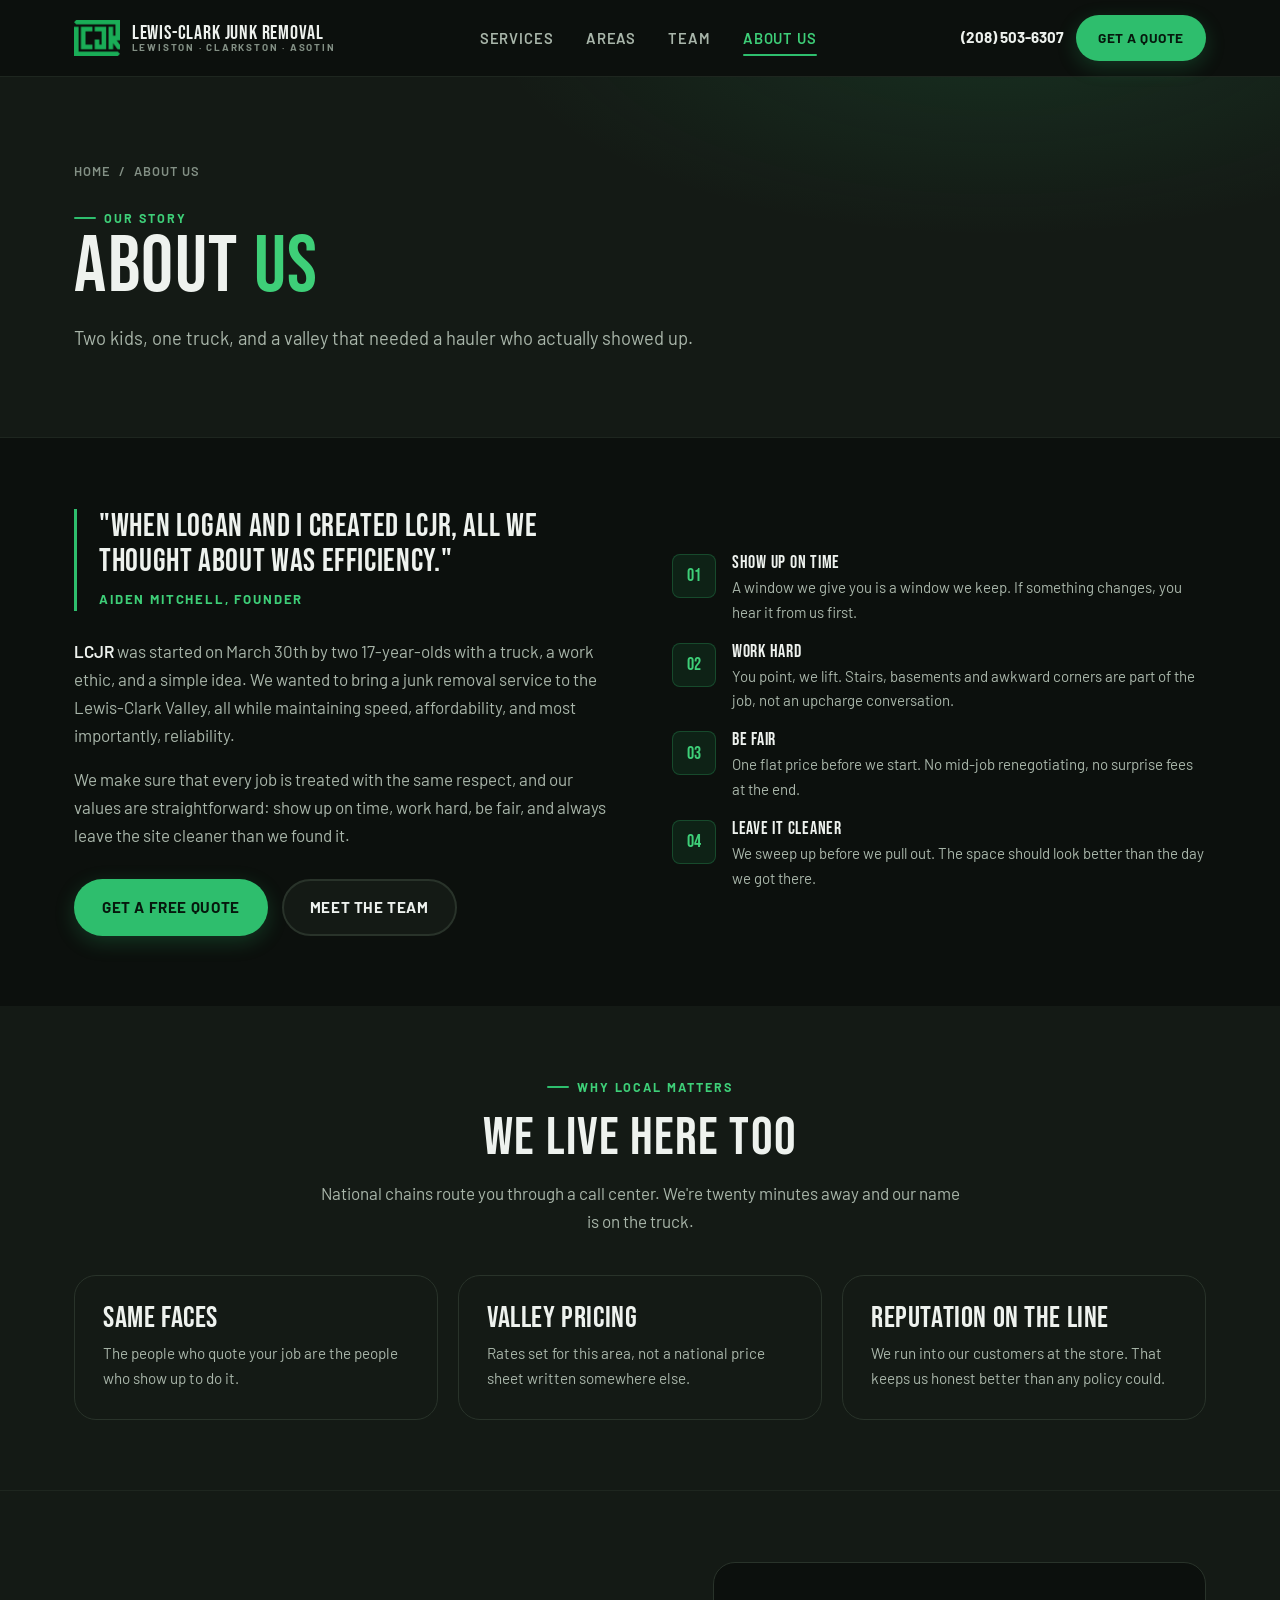
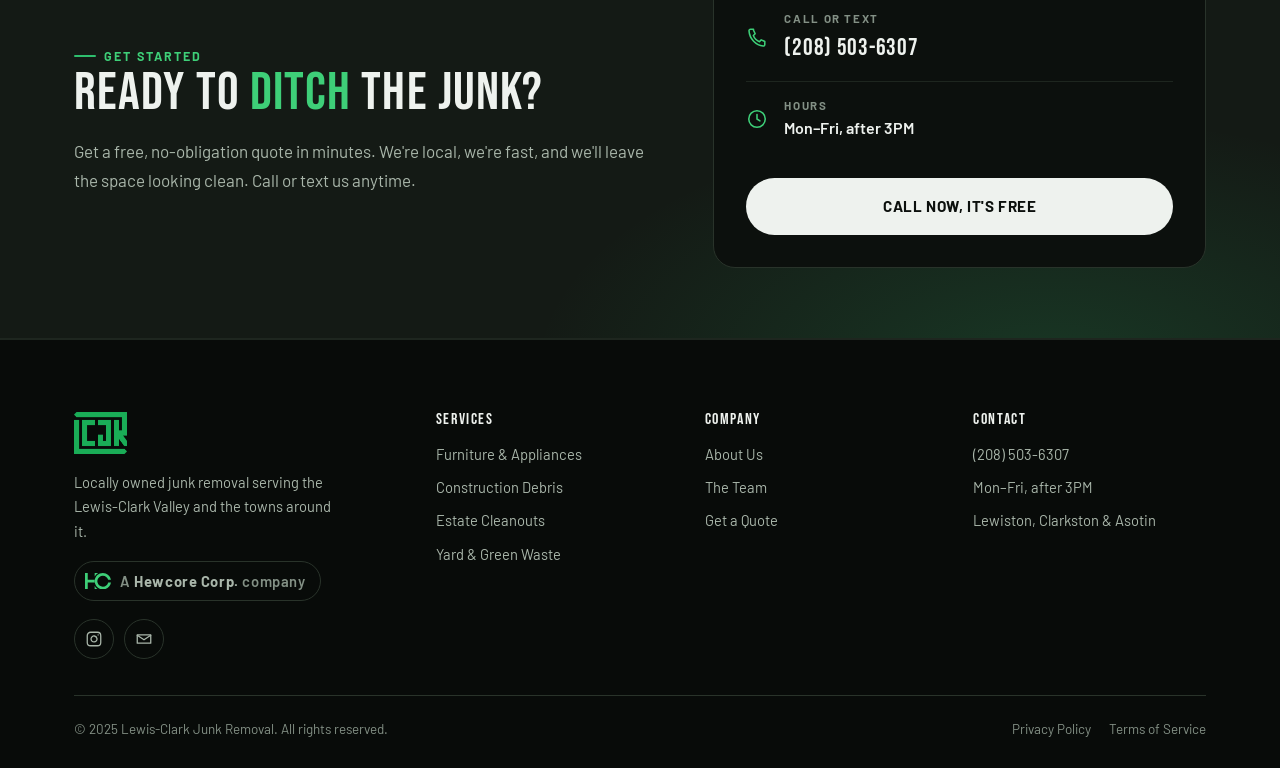
==== aboutus.html @ 2c42f1e7 "Update stats to real numbers, tighten section rhythm Stats are now 21 lbs removed, 1 job completed, " ====
<!DOCTYPE html>
<html lang="en">

<head>
    <meta charset="utf-8">
    <meta name="viewport" content="width=device-width, initial-scale=1.0, viewport-fit=cover">
    <meta name="description" content="LCJR was started by two 17-year-olds with a truck and a work ethic. Locally owned junk removal for the Lewis-Clark Valley — fast, affordable and reliable.">
    <meta name="robots" content="index">
    <meta name="theme-color" content="#0c100d">
    <title>About Us | Lewis-Clark Junk Removal</title>
    <meta property="og:title" content="About Us — Lewis-Clark Junk Removal">
    <meta property="og:description" content="Started on March 30th by two 17-year-olds with a truck, a work ethic, and a simple idea.">
    <meta property="og:image" content="https://lcjr.com/images/lcjr-og.png">
    <meta property="og:type" content="website">
    <link rel="stylesheet" href="/src/style.css?v=9">
    <link rel="icon" type="image/png" sizes="16x16" href="/images/favicon-16x16.png">
    <link rel="icon" type="image/png" sizes="32x32" href="/images/favicon-32x32.png">
    <link rel="apple-touch-icon" sizes="180x180" href="/images/apple-touch-icon.png">
    <link rel="icon" href="/images/favicon.ico">
    <link rel="preconnect" href="https://fonts.googleapis.com">
    <link rel="preconnect" href="https://fonts.gstatic.com" crossorigin>
    <link href="https://fonts.googleapis.com/css2?family=Bebas+Neue&family=Barlow:ital,wght@0,400;0,500;0,600;0,700;0,800;1,400&display=swap" rel="stylesheet">
    <script>document.documentElement.classList.add("js");</script>
</head>

<body>
    <a class="skip-link" href="#main">Skip to content</a>

    <header class="site-header">
        <div class="container header-inner">
            <a class="brand" href="/" aria-label="Lewis-Clark Junk Removal home">
                <img src="/images/lcjr-emblem-light.png" alt="Lewis-Clark Junk Removal">
                <span class="brand-text">
                    <span class="brand-name">Lewis-Clark Junk Removal</span>
                    <span class="brand-tag">Lewiston &middot; Clarkston &middot; Asotin</span>
                </span>
            </a>

            <button class="nav-toggle" type="button" aria-expanded="false" aria-controls="primary-nav">
                <span></span>
                <span class="sr-only">Menu</span>
            </button>

            <nav class="nav" id="primary-nav" aria-label="Primary">
                <a href="/#services">Services</a>
                <a href="/#areas">Areas</a>
                <a href="/team.html">Team</a>
                <a href="/aboutus.html" aria-current="page">About Us</a>
                <a class="btn btn--primary btn--sm" href="/quote.html">Get a Quote</a>
            </nav>

            <div class="header-actions">
                <a class="header-phone" href="tel:+12085036307">(208) 503-6307</a>
                <a class="btn btn--primary btn--sm" href="/quote.html">Get a Quote</a>
            </div>
        </div>
    </header>

    <main id="main">

        <section class="page-head">
            <div class="container">
                <nav class="breadcrumb" aria-label="Breadcrumb">
                    <a href="/">Home</a> <span aria-hidden="true">/</span> <span>About Us</span>
                </nav>
                <span class="eyebrow">Our Story</span>
                <h1>About <span class="accent">Us</span></h1>
                <p class="lead">Two kids, one truck, and a valley that needed a hauler who actually
                    showed up.</p>
            </div>
        </section>

        <section class="section">
            <div class="container split reveal">
                <div>
                    <div class="quote-block">
                        <blockquote>"When Logan and I created LCJR, all we thought about was efficiency."</blockquote>
                        <cite>Aiden Mitchell, Founder</cite>
                    </div>

                    <p><strong>LCJR</strong> was started on March 30th by two 17-year-olds with a truck,
                        a work ethic, and a simple idea. We wanted to bring a junk removal service to the
                        Lewis-Clark Valley, all while maintaining speed, affordability, and most
                        importantly, reliability.</p>
                    <p style="margin-top: 16px;">We make sure that every job is treated with the same
                        respect, and our values are straightforward: show up on time, work hard, be fair,
                        and always leave the site cleaner than we found it.</p>

                    <div class="btn-row" style="margin-top: 30px;">
                        <a class="btn btn--primary" href="/quote.html">Get a Free Quote</a>
                        <a class="btn btn--ghost" href="/team.html">Meet the Team</a>
                    </div>
                </div>

                <div class="value-grid">
                    <div class="value">
                        <span class="value-mark" aria-hidden="true">01</span>
                        <div>
                            <h4>Show Up On Time</h4>
                            <p>A window we give you is a window we keep. If something changes, you hear
                                it from us first.</p>
                        </div>
                    </div>
                    <div class="value">
                        <span class="value-mark" aria-hidden="true">02</span>
                        <div>
                            <h4>Work Hard</h4>
                            <p>You point, we lift. Stairs, basements and awkward corners are part of the
                                job, not an upcharge conversation.</p>
                        </div>
                    </div>
                    <div class="value">
                        <span class="value-mark" aria-hidden="true">03</span>
                        <div>
                            <h4>Be Fair</h4>
                            <p>One flat price before we start. No mid-job renegotiating, no surprise
                                fees at the end.</p>
                        </div>
                    </div>
                    <div class="value">
                        <span class="value-mark" aria-hidden="true">04</span>
                        <div>
                            <h4>Leave It Cleaner</h4>
                            <p>We sweep up before we pull out. The space should look better than the
                                day we got there.</p>
                        </div>
                    </div>
                </div>
            </div>
        </section>

        <section class="section section--alt">
            <div class="container">
                <div class="section-head is-center reveal">
                    <span class="eyebrow">Why Local Matters</span>
                    <h2>We Live Here Too</h2>
                    <p>National chains route you through a call center. We're twenty minutes away and our
                        name is on the truck.</p>
                </div>

                <div class="grid grid--3 reveal">
                    <article class="card">
                        <h3>Same Faces</h3>
                        <p>The people who quote your job are the people who show up to do it.</p>
                    </article>
                    <article class="card">
                        <h3>Valley Pricing</h3>
                        <p>Rates set for this area, not a national price sheet written somewhere else.</p>
                    </article>
                    <article class="card">
                        <h3>Reputation On The Line</h3>
                        <p>We run into our customers at the store. That keeps us honest better than any
                            policy could.</p>
                    </article>
                </div>
            </div>
        </section>

        <!-- -------------------------------------------------------- CTA -- -->
        <section class="section cta">
            <div class="container cta-grid">
                <div class="reveal">
                    <span class="eyebrow">Get Started</span>
                    <h2>Ready To <span class="accent">Ditch</span> The Junk?</h2>
                    <p>Get a free, no-obligation quote in minutes. We're local, we're fast, and we'll
                        leave the space looking clean. Call or text us anytime.</p>
                </div>

                <div class="contact-card reveal">
                    <div class="contact-row">
                        <svg class="icon" viewBox="0 0 24 24" fill="none" stroke="currentColor" stroke-width="1.7" stroke-linecap="round" stroke-linejoin="round" aria-hidden="true"><path d="M8.2 3.5 10 7.4 8 9.3a11.5 11.5 0 0 0 6.7 6.7l1.9-2 3.9 1.8v3.4a1.6 1.6 0 0 1-1.8 1.6C11 20.2 3.8 13 3.3 4.2A1.6 1.6 0 0 1 4.9 2.4h3.3Z"/></svg>
                        <div>
                            <div class="label">Call or text</div>
                            <a class="value" href="tel:+12085036307">(208) 503-6307</a>
                        </div>
                    </div>
                    <div class="contact-row">
                        <svg class="icon" viewBox="0 0 24 24" fill="none" stroke="currentColor" stroke-width="1.7" stroke-linecap="round" stroke-linejoin="round" aria-hidden="true"><path d="M12 3a9 9 0 1 1 0 18 9 9 0 0 1 0-18Z"/><path d="M12 7.2V12l3.2 2"/></svg>
                        <div>
                            <div class="label">Hours</div>
                            <div class="value value--sm">Mon–Fri, after 3PM</div>
                        </div>
                    </div>
                    <a class="btn btn--light" href="tel:+12085036307">Call Now, It's Free</a>
                </div>
            </div>
        </section>

    </main>

    <footer class="site-footer">
        <div class="container">
            <div class="footer-grid">
                <div class="footer-brand">
                    <a href="/"><img src="/images/lcjr-emblem-light.png" alt="Lewis-Clark Junk Removal"></a>
                    <p>Locally owned junk removal serving the Lewis-Clark Valley and the towns around it.</p>
                    <p class="footer-owner">
                        <span class="owner-dot" aria-hidden="true"><svg viewBox="268 546 1512 956" fill="currentColor" aria-hidden="true"><path d="M836.38,1103.24h-409.13v398.4h-158.5v-955.28h158.5v398.4h409.13c-4.31,25.78-6.55,52.24-6.55,79.24,0,.68,0,1.36.01,2.04v.05c.11,26.28,2.34,52.04,6.54,77.15Z"/><path d="M1032.42,546.36c-83.49,47.65-153.27,116.58-201.97,199.38v-199.38h201.97Z"/><path d="M1032.42,1501.64h-202.59v-200.44c48.72,83.28,118.74,152.58,202.59,200.44Z"/><path d="M1779.25,1099.06c-36,228.13-233.51,402.58-471.77,402.58-122.69,0-234.57-46.27-319.16-122.29-78.68-70.71-133.75-167.17-151.94-276.11-4.19-25.11-6.43-50.87-6.54-77.15v-.05c-.01-.68-.01-1.36-.01-2.04,0-27,2.24-53.47,6.55-79.24,18.19-108.95,73.25-205.4,151.94-276.11,84.58-76.02,196.47-122.29,319.16-122.29,235.35,0,430.92,170.2,470.39,394.22h-162.25c-36.68-135.8-160.74-235.72-308.13-235.72s-274,101.97-309.24,239.9c-6.48,25.34-9.92,51.88-9.92,79.24s3.43,53.91,9.92,79.24c35.24,137.93,160.34,239.91,309.24,239.91s276.51-104.05,310.26-244.09h161.51Z"/></svg></span>
                        <span>A <strong>Hewcore Corp.</strong> company</span>
                    </p>
                    <div class="footer-social">
                        <a href="https://www.instagram.com/lewisclarkjunkremoval/" target="_blank" rel="noopener"
                            aria-label="Lewis-Clark Junk Removal on Instagram">
                            <svg viewBox="0 0 24 24" fill="none" stroke="currentColor" stroke-width="1.7"
                                stroke-linecap="round" stroke-linejoin="round" aria-hidden="true">
                                <path d="M7.5 3h9A4.5 4.5 0 0 1 21 7.5v9a4.5 4.5 0 0 1-4.5 4.5h-9A4.5 4.5 0 0 1 3 16.5v-9A4.5 4.5 0 0 1 7.5 3Z"/>
                                <path d="M16 11.4a4 4 0 1 1-3.4-3.4 4 4 0 0 1 3.4 3.4Z"/>
                                <path d="M17.5 6.6h.01"/>
                            </svg>
                        </a>
                        <a href="mailto:hello@lcjr.com" aria-label="Email Lewis-Clark Junk Removal">
                            <svg viewBox="0 0 24 24" fill="none" stroke="currentColor" stroke-width="1.7"
                                stroke-linecap="round" stroke-linejoin="round" aria-hidden="true">
                                <path d="M3 6.5h18v11H3z"/>
                                <path d="m3 7 9 6 9-6"/>
                            </svg>
                        </a>
                    </div>
                </div>

                <nav class="footer-col" aria-label="Services">
                    <h4>Services</h4>
                    <ul>
                        <li><a href="/#services">Furniture &amp; Appliances</a></li>
                        <li><a href="/#services">Construction Debris</a></li>
                        <li><a href="/#services">Estate Cleanouts</a></li>
                        <li><a href="/#services">Yard &amp; Green Waste</a></li>
                    </ul>
                </nav>

                <nav class="footer-col" aria-label="Company">
                    <h4>Company</h4>
                    <ul>
                        <li><a href="/aboutus.html">About Us</a></li>
                        <li><a href="/team.html">The Team</a></li>
                        <li><a href="/quote.html">Get a Quote</a></li>
                    </ul>
                </nav>

                <div class="footer-col">
                    <h4>Contact</h4>
                    <ul>
                        <li><a href="tel:+12085036307">(208) 503-6307</a></li>
                        <li>Mon&ndash;Fri, after 3PM</li>
                        <li>Lewiston, Clarkston &amp; Asotin</li>
                    </ul>
                </div>
            </div>

            <div class="footer-bottom">
                <p>&copy; 2025 Lewis-Clark Junk Removal. All rights reserved.</p>
                <nav class="footer-legal" aria-label="Legal">
                    <a href="/privacy.html">Privacy Policy</a>
                    <a href="/terms.html">Terms of Service</a>
                </nav>
            </div>
        </div>
    </footer>

    <script src="/src/main.js?v=9" defer></script>
</body>

</html>
---- src/style.css ----
/* ==========================================================================
   Lewis-Clark Junk Removal — design system
   Dark base, green accents. One stylesheet for every page.
   ========================================================================== */

:root {
  /* Brand green. On a dark ground the mid/bright steps carry the accent work;
     the deep steps are only ever used as fills behind light text. */
  --green-400: #3ecf78;   /* brightest — accent text, icons */
  --green-500: #2ebe6d;   /* primary buttons */
  --green-600: #22a45a;
  --green-700: #167038;   /* logo green */
  --green-800: #10502a;
  --green-tint: rgba(46, 190, 109, .10);
  --green-line: rgba(46, 190, 109, .26);

  /* Neutrals — a faint green cast keeps the greys from reading blue */
  --bg:        #0c100d;
  --surface:   #141a15;
  --surface-2: #1a211b;
  --surface-3: #222b23;
  --line:      #29332a;
  --line-soft: #1e261f;

  --ink:       #eef2ee;   /* headings */
  --body:      #a9b6aa;   /* body copy */
  /* Light enough to clear 4.5:1 on --surface-2 as well as --bg; the previous
     value passed on the page ground but dipped to 4.37 on raised cards. */
  --muted:     #839085;

  /* Type */
  --display: "Bebas Neue", "Oswald", Impact, sans-serif;
  --sans: "Barlow", system-ui, -apple-system, "Segoe UI", sans-serif;

  /* Shape + depth. Shadows on dark do little, so borders carry the edges. */
  --r-sm: 8px;
  --r-md: 14px;
  --r-lg: 22px;
  --r-pill: 999px;
  --shadow-sm: 0 1px 2px rgba(0, 0, 0, .3);
  --shadow-md: 0 8px 24px rgba(0, 0, 0, .38);
  --shadow-lg: 0 18px 50px rgba(0, 0, 0, .5);
  --ring: 0 0 0 3px rgba(46, 190, 109, .38);

  /* Layout */
  --container: 1180px;
  --gutter: 24px;
  --header-h: 76px;

  color-scheme: dark;
}

/* --------------------------------------------------------------- Reset -- */

*, *::before, *::after { box-sizing: border-box; }

* { margin: 0; padding: 0; }

html {
  -webkit-text-size-adjust: 100%;
  scroll-behavior: smooth;
  scroll-padding-top: calc(var(--header-h) + 16px);
  background: var(--bg);
}

body {
  min-height: 100dvh;
  display: flex;
  flex-direction: column;
  background: var(--bg);
  color: var(--body);
  font-family: var(--sans);
  font-size: 17px;
  line-height: 1.65;
  -webkit-font-smoothing: antialiased;
  text-rendering: optimizeLegibility;
}

img, svg { display: block; max-width: 100%; height: auto; }

a { color: inherit; text-decoration: none; }

button { font: inherit; color: inherit; background: none; border: 0; cursor: pointer; }

ul, ol { list-style: none; }

:focus-visible {
  outline: none;
  box-shadow: var(--ring);
  border-radius: var(--r-sm);
}

::selection { background: var(--green-500); color: #06180d; }

/* ---------------------------------------------------------- Typography -- */

h1, h2, h3, h4 {
  font-family: var(--display);
  font-weight: 400;
  color: var(--ink);
  line-height: .98;
  letter-spacing: .02em;
  text-transform: uppercase;
}

h1 { font-size: clamp(2.75rem, 7vw, 5rem); }
h2 { font-size: clamp(2.1rem, 4.6vw, 3.4rem); }
h3 { font-size: clamp(1.4rem, 2.4vw, 1.85rem); }
h4 { font-size: 1.15rem; letter-spacing: .04em; }

p { max-width: 68ch; }

strong { color: var(--ink); font-weight: 600; }

.accent { color: var(--green-400); }

.eyebrow {
  display: inline-flex;
  align-items: center;
  gap: 8px;
  font-family: var(--sans);
  font-size: .78rem;
  font-weight: 700;
  letter-spacing: .16em;
  text-transform: uppercase;
  color: var(--green-400);
}
.eyebrow::before {
  content: "";
  width: 22px;
  height: 2px;
  background: var(--green-500);
  border-radius: 2px;
}

.lead {
  font-size: 1.15rem;
  color: var(--body);
}

/* -------------------------------------------------------------- Layout -- */

.container {
  width: 100%;
  max-width: var(--container);
  margin-inline: auto;
  padding-inline: var(--gutter);
}

main { flex: 1 0 auto; }

/* Tightened deliberately: the page reads as one flow rather than a stack of
   widely separated slabs, and mobile loses a good deal of scrolling. */
.section { padding: clamp(44px, 5.5vw, 72px) 0; }
.section--tight { padding: clamp(32px, 4vw, 52px) 0; }
.section--alt { background: var(--surface); }

.section-head {
  display: flex;
  flex-direction: column;
  gap: 14px;
  max-width: 640px;
  margin-bottom: clamp(26px, 3.5vw, 40px);
}
.section-head.is-center {
  align-items: center;
  text-align: center;
  margin-inline: auto;
}
.section-head.is-center p { text-align: center; }

.grid { display: grid; gap: 20px; }
.grid--2 { grid-template-columns: repeat(2, minmax(0, 1fr)); }
.grid--3 { grid-template-columns: repeat(3, minmax(0, 1fr)); }
.grid--4 { grid-template-columns: repeat(4, minmax(0, 1fr)); }

/* ------------------------------------------------------------- Buttons -- */

.btn {
  display: inline-flex;
  align-items: center;
  justify-content: center;
  gap: 10px;
  font-family: var(--sans);
  font-size: .95rem;
  font-weight: 700;
  letter-spacing: .04em;
  text-transform: uppercase;
  padding: 14px 26px;
  border-radius: var(--r-pill);
  border: 2px solid transparent;
  white-space: nowrap;
  transition: transform .18s ease, background-color .18s ease,
              color .18s ease, border-color .18s ease, box-shadow .18s ease;
}
.btn:hover { transform: translateY(-2px); }
.btn:active { transform: translateY(0); }

/* Dark text on bright green: the reverse fails contrast at this weight. */
.btn--primary {
  background: var(--green-500);
  color: #06180d;
  box-shadow: 0 6px 20px rgba(46, 190, 109, .22);
}
.btn--primary:hover {
  background: var(--green-400);
  box-shadow: 0 10px 28px rgba(46, 190, 109, .34);
}

.btn--ghost {
  border-color: var(--line);
  color: var(--ink);
  background: var(--surface);
}
.btn--ghost:hover { border-color: var(--green-500); color: var(--green-400); }

.btn--light {
  background: var(--ink);
  color: #0c100d;
}
.btn--light:hover { background: #fff; }

.btn--outline-light {
  border-color: rgba(238, 242, 238, .3);
  color: var(--ink);
}
.btn--outline-light:hover { border-color: var(--ink); background: rgba(238, 242, 238, .07); }

.btn--sm { padding: 10px 20px; font-size: .85rem; }

.btn-row {
  display: flex;
  flex-wrap: wrap;
  gap: 14px;
  align-items: center;
}

/* -------------------------------------------------------------- Header -- */

.site-header {
  position: sticky;
  top: 0;
  z-index: 60;
  /* Opaque on purpose: a blurred backdrop-filter on a sticky element
     triggers paint bugs in several engines and costs more than it gives. */
  background: var(--bg);
  border-bottom: 1px solid var(--line-soft);
  transition: border-color .2s ease;
}
.site-header.is-stuck { border-bottom-color: var(--line); }

.header-inner {
  height: var(--header-h);
  display: flex;
  align-items: center;
  justify-content: space-between;
  gap: 24px;
}

.brand {
  display: flex;
  align-items: center;
  gap: 12px;
  flex-shrink: 0;
}
.brand img { height: 36px; width: auto; }
.brand-text {
  display: flex;
  flex-direction: column;
  line-height: 1;
}
.brand-name {
  font-family: var(--display);
  font-size: 1.28rem;
  color: var(--ink);
  letter-spacing: .04em;
}
.brand-tag {
  font-size: .62rem;
  font-weight: 700;
  letter-spacing: .18em;
  text-transform: uppercase;
  color: var(--muted);
}

.nav { display: flex; align-items: center; gap: 4px; }

/* The in-drawer CTA duplicates .header-actions on desktop — drawer only. */
@media (min-width: 901px) {
  .nav > .btn { display: none; }
}

/* `.nav a` would otherwise out-specify .btn--primary and repaint its label. */
.nav a.btn--primary { color: #06180d; }

.nav a {
  position: relative;
  padding: 10px 14px;
  font-size: .92rem;
  font-weight: 600;
  letter-spacing: .06em;
  text-transform: uppercase;
  color: var(--body);
  border-radius: var(--r-sm);
  transition: color .16s ease;
}
.nav a::after {
  content: "";
  position: absolute;
  left: 14px;
  right: 14px;
  bottom: 4px;
  height: 2px;
  background: var(--green-500);
  border-radius: 2px;
  transform: scaleX(0);
  transform-origin: left;
  transition: transform .2s ease;
}
.nav a:hover { color: var(--ink); }
.nav a:hover::after,
.nav a[aria-current="page"]::after { transform: scaleX(1); }
.nav a[aria-current="page"] { color: var(--green-400); }

.header-actions { display: flex; align-items: center; gap: 12px; }

.header-phone {
  display: inline-flex;
  align-items: center;
  gap: 8px;
  font-weight: 700;
  font-size: .95rem;
  color: var(--ink);
  white-space: nowrap;
}
.header-phone:hover { color: var(--green-400); }

.nav-toggle {
  display: none;
  width: 44px;
  height: 44px;
  border-radius: var(--r-sm);
  border: 1px solid var(--line);
  align-items: center;
  justify-content: center;
}
.nav-toggle > span:not(.sr-only) {
  display: block;
  position: relative;
  width: 18px;
  height: 2px;
  background: var(--ink);
  border-radius: 2px;
  transition: background .18s ease;
}
.nav-toggle > span:not(.sr-only)::before,
.nav-toggle > span:not(.sr-only)::after {
  content: "";
  position: absolute;
  left: 0;
  width: 18px;
  height: 2px;
  background: var(--ink);
  border-radius: 2px;
  transition: transform .22s ease;
}
.nav-toggle > span:not(.sr-only)::before { top: -6px; }
.nav-toggle > span:not(.sr-only)::after { top: 6px; }
.nav-toggle[aria-expanded="true"] > span:not(.sr-only) { background: transparent; }
.nav-toggle[aria-expanded="true"] > span:not(.sr-only)::before { transform: translateY(6px) rotate(45deg); }
.nav-toggle[aria-expanded="true"] > span:not(.sr-only)::after { transform: translateY(-6px) rotate(-45deg); }

/* ---------------------------------------------------------------- Hero -- */

.hero {
  position: relative;
  overflow: hidden;
  background:
    radial-gradient(900px 460px at 86% -12%, rgba(46, 190, 109, .16), transparent 68%),
    radial-gradient(700px 400px at 8% 8%, rgba(46, 190, 109, .06), transparent 70%),
    var(--bg);
  padding: clamp(56px, 8vw, 104px) 0 clamp(56px, 7vw, 88px);
  border-bottom: 1px solid var(--line-soft);
}

.hero-grid {
  display: grid;
  grid-template-columns: minmax(0, 1.05fr) minmax(0, .95fr);
  gap: clamp(32px, 5vw, 64px);
  align-items: center;
}

.hero h1 { margin: 14px 0 0; }
.hero h1 .accent { display: block; }
.hero .lead { margin-top: 22px; }
.hero .btn-row { margin-top: 32px; }

.hero-note {
  margin-top: 22px;
  display: flex;
  flex-wrap: wrap;
  gap: 8px 22px;
  font-size: .88rem;
  font-weight: 600;
  color: var(--muted);
}
.hero-note span { display: inline-flex; align-items: center; gap: 7px; }
.hero-note span::before {
  content: "";
  width: 7px;
  height: 7px;
  border-radius: 50%;
  background: var(--green-500);
}

/* Hero side panel — the "how it works" quick read */
.hero-panel {
  background: var(--surface);
  border: 1px solid var(--line);
  border-radius: var(--r-lg);
  box-shadow: var(--shadow-lg);
  padding: clamp(24px, 3vw, 34px);
}
.hero-panel h3 { margin-bottom: 4px; }
.hero-panel > p { font-size: .95rem; margin-bottom: 22px; }

.step-list { display: grid; gap: 18px; }
.step {
  display: grid;
  grid-template-columns: 38px 1fr;
  gap: 14px;
  align-items: start;
}
.step-num {
  width: 38px;
  height: 38px;
  display: grid;
  place-items: center;
  border-radius: 50%;
  background: var(--green-tint);
  border: 1px solid var(--green-line);
  color: var(--green-400);
  font-family: var(--display);
  font-size: 1.15rem;
  letter-spacing: .04em;
}
.step h4 { margin-bottom: 2px; }
.step p { font-size: .92rem; margin: 0; }

.hero-panel .btn { margin-top: 26px; width: 100%; }

/* --------------------------------------------------------------- Stats -- */

.stats { background: var(--bg); }
.stats-grid {
  display: grid;
  grid-template-columns: repeat(3, minmax(0, 1fr));
  gap: 1px;
  background: var(--line);
  border: 1px solid var(--line);
  border-radius: var(--r-md);
  overflow: hidden;
}
.stat {
  background: var(--surface);
  padding: 30px 22px;
  text-align: center;
}
.stat-value {
  font-family: var(--display);
  font-size: clamp(2.2rem, 4.4vw, 3.1rem);
  color: var(--green-400);
  line-height: 1;
  letter-spacing: .02em;
}
.stats-note {
  margin: 18px auto 0;
  max-width: 60ch;
  text-align: center;
  font-size: .88rem;
  color: var(--muted);
}

.stat-label {
  margin-top: 8px;
  font-size: .78rem;
  font-weight: 700;
  letter-spacing: .14em;
  text-transform: uppercase;
  color: var(--muted);
}

/* ---------------------------------------------------------------- Card -- */

.card {
  background: var(--surface);
  border: 1px solid var(--line);
  border-radius: var(--r-lg);
  padding: 28px;
  transition: transform .2s ease, border-color .2s ease, background-color .2s ease;
}
.card:hover {
  transform: translateY(-4px);
  border-color: var(--green-line);
  background: var(--surface-2);
}
.card h3 { margin-bottom: 8px; }
.card p { font-size: .95rem; }

.card-icon {
  width: 56px;
  height: 56px;
  display: grid;
  place-items: center;
  border-radius: var(--r-md);
  background: var(--green-tint);
  border: 1px solid var(--green-line);
  margin-bottom: 18px;
  color: var(--green-400);
  transition: background-color .2s ease;
}
.card:hover .card-icon { background: rgba(46, 190, 109, .16); }
.card-icon svg { width: 28px; height: 28px; }

.card-list {
  margin-top: 16px;
  display: grid;
  gap: 8px;
  font-size: .92rem;
}
/* Positioned bullet rather than a grid column — see the note on .legal ul li.
   These items are plain text today, but the grid version breaks the moment
   anyone adds a <strong> to one. */
.card-list li {
  position: relative;
  padding-left: 28px;
}
.card-list li::before {
  content: "";
  position: absolute;
  left: 0;
  top: .5em;
  width: 8px;
  height: 8px;
  border-radius: 2px;
  background: var(--green-500);
}

/* ------------------------------------------------------- Service areas -- */

.area-card {
  display: flex;
  align-items: center;
  gap: 14px;
  padding: 20px 22px;
  background: var(--surface);
  border: 1px solid var(--line);
  border-radius: var(--r-md);
  transition: border-color .2s ease, transform .2s ease;
}
.area-card:hover {
  border-color: var(--green-500);
  transform: translateY(-3px);
}
.area-dot {
  flex-shrink: 0;
  width: 12px;
  height: 12px;
  border-radius: 50%;
  background: var(--green-500);
  box-shadow: 0 0 0 5px var(--green-tint);
}
.area-card h4 { margin-bottom: 1px; }
.area-card p { font-size: .82rem; margin: 0; color: var(--muted); }
.area-card--more { border-style: dashed; }
.area-card--more .area-dot { background: var(--muted); box-shadow: 0 0 0 5px var(--surface-3); }
.area-card--more:hover .area-dot { background: var(--green-500); box-shadow: 0 0 0 5px var(--green-tint); }

/* --------------------------------------------------------------- Split -- */

.split {
  display: grid;
  grid-template-columns: repeat(2, minmax(0, 1fr));
  gap: clamp(32px, 5vw, 64px);
  align-items: center;
}

.quote-block {
  border-left: 3px solid var(--green-500);
  padding-left: 22px;
  margin-bottom: 26px;
}
.quote-block blockquote {
  font-family: var(--display);
  font-size: clamp(1.5rem, 2.6vw, 2rem);
  line-height: 1.1;
  color: var(--ink);
  text-transform: uppercase;
  letter-spacing: .02em;
}
.quote-block cite {
  display: block;
  margin-top: 10px;
  font-style: normal;
  font-size: .82rem;
  font-weight: 700;
  letter-spacing: .14em;
  text-transform: uppercase;
  color: var(--green-400);
}

/* Scoped to .value-grid: ".value" is also used inside .contact-row, and an
   unscoped rule here leaked `display: grid` onto the contact phone number. */
.value-grid { display: grid; gap: 18px; }
.value-grid > .value {
  display: grid;
  grid-template-columns: 44px 1fr;
  gap: 16px;
  align-items: start;
}
.value-mark {
  width: 44px;
  height: 44px;
  display: grid;
  place-items: center;
  border-radius: var(--r-sm);
  background: var(--green-tint);
  border: 1px solid var(--green-line);
  color: var(--green-400);
  font-family: var(--display);
  font-size: 1.1rem;
}
.value-grid > .value h4 { margin-bottom: 3px; }
.value-grid > .value p { font-size: .94rem; margin: 0; }

/* ---------------------------------------------------------------- Team -- */

/* Small label that opens each group of people. */
.team-label {
  display: flex;
  align-items: center;
  gap: 16px;
  margin-bottom: 22px;
  font-size: .76rem;
  font-weight: 700;
  letter-spacing: .18em;
  text-transform: uppercase;
  color: var(--muted);
}
.team-label::after {
  content: "";
  flex: 1;
  height: 1px;
  background: var(--line);
}

.team-group + .team-group { margin-top: clamp(44px, 6vw, 64px); }

/* Compact roster row: initials tile beside the name. A full-bleed square
   portrait frame leaves too much dead space when it only holds initials. */
.member {
  display: flex;
  align-items: center;
  gap: 16px;
  padding: 20px;
  background: var(--surface);
  border: 1px solid var(--line);
  border-radius: var(--r-lg);
  transition: transform .2s ease, border-color .2s ease;
}
.member:hover { transform: translateY(-4px); border-color: var(--green-line); }

/* Stands in for a portrait and is meant to look deliberate rather than like
   a missing image — replace the text with an <img> when photos exist. */
.member-avatar {
  flex-shrink: 0;
  width: 58px;
  height: 58px;
  display: grid;
  place-items: center;
  overflow: hidden;
  border-radius: 50%;
  border: 1px solid var(--green-line);
  background:
    radial-gradient(120% 120% at 30% 0%, rgba(46, 190, 109, .20), transparent 64%),
    var(--surface-2);
  font-family: var(--display);
  font-size: 1.35rem;
  letter-spacing: .06em;
  color: var(--green-400);
  transition: background-color .25s ease;
}
.member:hover .member-avatar { background-color: var(--surface-3); }
.member-avatar img { width: 100%; height: 100%; object-fit: cover; }

.member-body { min-width: 0; }
.member-body h4 { font-size: 1.15rem; margin-bottom: 3px; }
.member-role {
  font-size: .74rem;
  font-weight: 700;
  letter-spacing: .14em;
  text-transform: uppercase;
  color: var(--green-400);
}

/* Lead card — one person, laid out wide with room for a line of copy. */
.member--lead {
  display: grid;
  grid-template-columns: 200px minmax(0, 1fr);
  align-items: stretch;
  gap: 0;
  padding: 0;
  overflow: hidden;
}
.member--lead .member-avatar {
  width: auto;
  height: auto;
  border: 0;
  border-right: 1px solid var(--line);
  border-radius: 0;
  font-size: 3.2rem;
}
.member--lead .member-body {
  padding: clamp(24px, 3vw, 34px);
  display: flex;
  flex-direction: column;
  justify-content: center;
}
.member--lead .member-body h4 { font-size: 1.9rem; margin-bottom: 6px; }
.member--lead .member-role { margin-bottom: 14px; }
.member--lead p { font-size: .96rem; margin: 0; }

/* ------------------------------------------------------- Parent company -- */

/* Deliberately understated — a footnote about who owns the business, not a
   second brand competing with LCJR's own. One line, no card, no heading. */
.owner {
  display: flex;
  align-items: center;
  gap: 16px;
  padding: 18px 20px;
  border: 1px solid var(--line);
  border-radius: var(--r-md);
  background: var(--surface);
  max-width: 640px;
}
.owner-mark {
  flex-shrink: 0;
  width: 34px;
  color: var(--green-400);
}
.owner-mark svg { width: 100%; height: auto; display: block; }
.owner p {
  font-size: .9rem;
  line-height: 1.5;
  margin: 0;
  max-width: none;
}
.owner p strong { color: var(--ink); }

/* Footer badge for the same relationship. */
.footer-owner {
  display: inline-flex;
  align-items: center;
  gap: 9px;
  margin-top: 18px;
  padding: 7px 14px 7px 10px;
  border: 1px solid var(--line);
  border-radius: var(--r-pill);
  font-size: .78rem;
  font-weight: 600;
  letter-spacing: .04em;
  color: var(--muted);
}
.footer-owner .owner-dot {
  display: block;
  width: 26px;
  flex-shrink: 0;
  color: var(--green-400);
}
.footer-owner .owner-dot svg { width: 100%; height: auto; display: block; }
.footer-owner strong { color: var(--body); font-weight: 700; }

/* ----------------------------------------------------------------- B2B -- */

.b2b-hero {
  background:
    radial-gradient(820px 420px at 10% -10%, rgba(46, 190, 109, .20), transparent 66%),
    radial-gradient(600px 400px at 92% 20%, rgba(46, 190, 109, .07), transparent 70%),
    var(--bg);
  padding: clamp(60px, 8vw, 100px) 0;
  border-bottom: 1px solid var(--line-soft);
}
.b2b-hero h1 { margin: 14px 0 0; }
.b2b-hero h1 .accent { display: block; }

.b2b-points {
  display: grid;
  grid-template-columns: repeat(3, minmax(0, 1fr));
  gap: 18px;
  margin-top: 44px;
  padding-top: 34px;
  border-top: 1px solid var(--line);
}
.b2b-point h4 { margin-bottom: 4px; }
.b2b-point p { font-size: .92rem; margin: 0; }

.industry {
  position: relative;
  padding: 26px;
  background: var(--surface);
  border: 1px solid var(--line);
  border-radius: var(--r-lg);
  transition: transform .2s ease, border-color .2s ease, background-color .2s ease;
}
.industry::before {
  content: "";
  position: absolute;
  top: 0;
  left: 26px;
  right: 26px;
  height: 3px;
  border-radius: 0 0 3px 3px;
  background: var(--green-500);
  transform: scaleX(0);
  transform-origin: left;
  transition: transform .25s ease;
}
.industry:hover { transform: translateY(-4px); border-color: var(--green-line); background: var(--surface-2); }
.industry:hover::before { transform: scaleX(1); }
.industry h3 { font-size: 1.45rem; margin-bottom: 8px; }
.industry p { font-size: .94rem; }

.compare {
  width: 100%;
  min-width: 540px;
  border-collapse: separate;
  border-spacing: 0;
  background: var(--surface);
  border: 1px solid var(--line);
  border-radius: var(--r-lg);
  overflow: hidden;
}
.compare th, .compare td {
  padding: 16px 20px;
  text-align: left;
  border-bottom: 1px solid var(--line-soft);
  font-size: .95rem;
}
.compare thead th {
  font-family: var(--display);
  font-size: 1.15rem;
  letter-spacing: .04em;
  color: var(--ink);
  background: var(--surface-2);
  text-transform: uppercase;
}
.compare thead th:last-child { color: var(--green-400); }
.compare tbody tr:last-child th,
.compare tbody tr:last-child td { border-bottom: 0; }
.compare tbody th { font-weight: 700; color: var(--ink); }
.compare td:last-child { color: var(--ink); font-weight: 600; }
.table-scroll { overflow-x: auto; -webkit-overflow-scrolling: touch; }

/* ------------------------------------------------------------- Contact -- */

.cta {
  position: relative;
  background:
    radial-gradient(760px 380px at 82% 108%, rgba(46, 190, 109, .18), transparent 68%),
    var(--surface);
  border-top: 1px solid var(--line-soft);
  border-bottom: 1px solid var(--line-soft);
}
.cta-grid {
  display: grid;
  grid-template-columns: minmax(0, 1fr) minmax(0, .85fr);
  gap: clamp(32px, 5vw, 60px);
  align-items: center;
}
.cta p { margin-top: 18px; }

.contact-card {
  background: var(--bg);
  border: 1px solid var(--line);
  border-radius: var(--r-lg);
  padding: clamp(24px, 3vw, 32px);
}
.contact-row {
  display: flex;
  align-items: center;
  gap: 16px;
  padding: 14px 0;
  border-bottom: 1px solid var(--line-soft);
}
.contact-row:last-of-type { border-bottom: 0; }
.contact-row .icon {
  flex-shrink: 0;
  width: 22px;
  height: 22px;
  color: var(--green-400);
}
.contact-row img { width: 22px; height: 22px; object-fit: contain; filter: brightness(0) invert(1); opacity: .8; }
.contact-row .label {
  font-size: .72rem;
  font-weight: 700;
  letter-spacing: .14em;
  text-transform: uppercase;
  color: var(--muted);
}
.contact-row .value {
  font-family: var(--display);
  font-size: 1.5rem;
  color: var(--ink);
  letter-spacing: .03em;
}
a.value:hover { color: var(--green-400); }
.contact-row .value--sm { font-family: var(--sans); font-size: 1rem; font-weight: 600; letter-spacing: 0; }
.contact-card .btn { margin-top: 22px; width: 100%; }

/* ----------------------------------------------------------- Quote form -- */

.quote-layout {
  display: grid;
  grid-template-columns: minmax(0, 1fr) minmax(0, .8fr);
  gap: clamp(32px, 5vw, 56px);
  align-items: start;
}

.form-card {
  background: var(--surface);
  border: 1px solid var(--line);
  border-radius: var(--r-lg);
  padding: clamp(24px, 3vw, 36px);
}

.field { display: grid; gap: 7px; margin-bottom: 18px; }
.field label {
  font-size: .78rem;
  font-weight: 700;
  letter-spacing: .12em;
  text-transform: uppercase;
  color: var(--ink);
}
.field input,
.field select,
.field textarea {
  font: inherit;
  font-size: 1rem;
  color: var(--ink);
  background: var(--bg);
  border: 1px solid var(--line);
  border-radius: var(--r-sm);
  padding: 12px 14px;
  width: 100%;
  transition: border-color .16s ease, box-shadow .16s ease;
}
.field textarea { min-height: 120px; resize: vertical; }
.field input::placeholder,
.field textarea::placeholder { color: var(--muted); }
.field input:focus,
.field select:focus,
.field textarea:focus {
  outline: none;
  border-color: var(--green-500);
  box-shadow: var(--ring);
}
.field-row {
  display: grid;
  grid-template-columns: repeat(2, minmax(0, 1fr));
  gap: 18px;
}
.field-optional { text-transform: none; font-weight: 500; color: var(--muted); }

.form-note {
  margin-top: 16px;
  font-size: .84rem;
  color: var(--muted);
}
.form-note a { color: var(--green-400); }
.form-note a:hover { text-decoration: underline; }

.aside-card {
  background: var(--surface);
  border: 1px solid var(--line);
  border-radius: var(--r-lg);
  padding: 26px;
}
.aside-card--accent {
  background: linear-gradient(180deg, var(--green-tint), transparent);
  border-color: var(--green-line);
}
.aside-card + .aside-card { margin-top: 20px; }
.aside-card h3 { margin-bottom: 10px; }
.aside-card p { font-size: .94rem; }

/* ------------------------------------------------------- Quote wizard -- */

.wiz-loading {
  padding: 60px 0;
  text-align: center;
  color: var(--muted);
}

.wiz-steps {
  display: flex;
  flex-wrap: wrap;
  gap: 10px 26px;
  margin-bottom: clamp(26px, 4vw, 38px);
  padding-bottom: 20px;
  border-bottom: 1px solid var(--line);
}
.wiz-step {
  display: inline-flex;
  align-items: center;
  gap: 10px;
  font-size: .82rem;
  font-weight: 700;
  letter-spacing: .1em;
  text-transform: uppercase;
  color: var(--muted);
}
.wiz-step-num {
  width: 26px;
  height: 26px;
  display: grid;
  place-items: center;
  border-radius: 50%;
  border: 1px solid var(--line);
  font-size: .8rem;
  letter-spacing: 0;
}
.wiz-step.is-current { color: var(--ink); }
.wiz-step.is-current .wiz-step-num {
  background: var(--green-500);
  border-color: var(--green-500);
  color: #06180d;
}
.wiz-step.is-done { color: var(--green-400); }
.wiz-step.is-done .wiz-step-num { border-color: var(--green-line); color: var(--green-400); }

/* Focus moves to the heading on each step so screen readers announce the new
   panel; the ring itself would just be noise after a button click. */
.wiz-panel > h2 { margin-bottom: 12px; }
.wiz-panel > h2:focus,
.wiz-panel > h2:focus-visible { outline: none; box-shadow: none; }
.wiz-panel > .lead { margin-bottom: 28px; }
.wiz-actions { margin-top: 32px; }

.field-error {
  min-height: 1.2em;
  font-size: .88rem;
  font-weight: 600;
  color: #ff8b7a;
}
.field-error:empty { min-height: 0; }

/* --- Coverage step --- */

.zip-form {
  display: flex;
  align-items: flex-end;
  gap: 14px;
  flex-wrap: wrap;
  max-width: 460px;
}
.zip-form .field { flex: 1 1 200px; margin-bottom: 0; }
.zip-form .field-error { flex-basis: 100%; }
.zip-form input { font-size: 1.15rem; letter-spacing: .12em; }

.zip-served {
  margin-top: 36px;
  padding: 22px 24px;
  background: var(--surface);
  border: 1px solid var(--line);
  border-radius: var(--r-md);
}
.zip-served h4 { margin-bottom: 12px; }
.zip-served-row { font-size: .92rem; margin-bottom: 6px; max-width: none; }
.zip-served-row:last-child { margin-bottom: 0; }
.zip-served-row strong { color: var(--green-400); }

.outside-form { max-width: 560px; }

/* --- Load size step --- */

.load-group {
  border: 0;
  display: grid;
  grid-template-columns: repeat(5, minmax(0, 1fr));
  gap: 14px;
  margin-bottom: 40px;
}
.load-card {
  display: flex;
  flex-direction: column;
  align-items: center;
  gap: 4px;
  padding: 18px 12px 16px;
  text-align: center;
  cursor: pointer;
  background: var(--surface);
  border: 1px solid var(--line);
  border-radius: var(--r-lg);
  transition: border-color .18s ease, background-color .18s ease, transform .18s ease;
}
.load-card:hover { transform: translateY(-3px); border-color: var(--green-line); }
.load-card.is-selected,
.load-card:has(input:checked) {
  border-color: var(--green-500);
  background: var(--surface-2);
}
.load-card:has(input:focus-visible) { box-shadow: var(--ring); }

.truck { width: 100%; max-width: 116px; height: auto; margin-bottom: 8px; }
.truck-box, .truck-cab { fill: none; stroke: var(--line); stroke-width: 2; }
.truck-wheel { fill: var(--surface-3); stroke: var(--muted); stroke-width: 1.6; }
.truck-line { stroke: var(--line); stroke-width: 2; stroke-linecap: round; }
.truck-fill { fill: var(--green-700); transition: fill .18s ease; }
.load-card:hover .truck-fill { fill: var(--green-600); }
.load-card.is-selected .truck-fill,
.load-card:has(input:checked) .truck-fill { fill: var(--green-500); }
.load-card.is-selected .truck-box,
.load-card.is-selected .truck-cab,
.load-card:has(input:checked) .truck-box,
.load-card:has(input:checked) .truck-cab { stroke: var(--green-line); }

.load-name {
  font-family: var(--display);
  font-size: 1.15rem;
  letter-spacing: .04em;
  text-transform: uppercase;
  color: var(--ink);
}
.load-price {
  font-family: var(--display);
  font-size: 1.5rem;
  letter-spacing: .03em;
  color: var(--green-400);
}
.load-time { font-size: .76rem; color: var(--muted); }

/* --- Surcharges --- */

.surcharge-block { margin-bottom: 32px; }
.surcharge-block h3 { margin-bottom: 8px; }
.surcharge-note { font-size: .94rem; margin-bottom: 20px; }

/* Single column on purpose: the form card is never much wider than 600px,
   and two columns forced both the label and its note to wrap. */
.surcharge-grid {
  display: grid;
  grid-template-columns: 1fr;
  gap: 10px;
}
.surcharge-row {
  display: grid;
  grid-template-columns: minmax(0, 1fr) auto auto;
  align-items: center;
  gap: 14px;
  padding: 14px 16px;
  background: var(--surface);
  border: 1px solid var(--line);
  border-radius: var(--r-md);
  transition: border-color .18s ease;
}
.surcharge-row.is-active { border-color: var(--green-line); background: var(--surface-2); }
.surcharge-text { display: flex; flex-direction: column; gap: 2px; min-width: 0; }
.surcharge-label { font-weight: 600; color: var(--ink); font-size: .95rem; }
.surcharge-note-inline { font-size: .78rem; color: var(--muted); line-height: 1.35; }
.surcharge-each { font-size: .82rem; color: var(--muted); white-space: nowrap; }

.stepper {
  display: flex;
  align-items: center;
  border: 1px solid var(--line);
  border-radius: var(--r-pill);
  overflow: hidden;
}
.stepper-btn {
  width: 34px;
  height: 34px;
  display: grid;
  place-items: center;
  font-size: 1.15rem;
  line-height: 1;
  color: var(--ink);
  transition: background-color .15s ease, color .15s ease;
}
.stepper-btn:hover { background: var(--green-tint); color: var(--green-400); }
.stepper-value {
  width: 42px;
  height: 34px;
  padding: 0;
  text-align: center;
  font-weight: 700;
  color: var(--ink);
  background: transparent;
  border: 0;
  border-left: 1px solid var(--line);
  border-right: 1px solid var(--line);
  border-radius: 0;
  -moz-appearance: textfield;
}
.stepper-value::-webkit-outer-spin-button,
.stepper-value::-webkit-inner-spin-button { -webkit-appearance: none; margin: 0; }
.stepper-value:focus { outline: none; box-shadow: var(--ring); }

/* --- Estimate --- */

.estimate-bar {
  display: grid;
  grid-template-columns: auto minmax(0, 1fr);
  gap: 12px 28px;
  align-items: center;
  padding: 22px 26px;
  background: linear-gradient(180deg, var(--green-tint), transparent);
  border: 1px solid var(--green-line);
  border-radius: var(--r-lg);
  transition: border-color .2s ease;
}
.estimate-bar.is-nudge { border-color: #ff8b7a; }
.estimate-label {
  display: block;
  font-size: .74rem;
  font-weight: 700;
  letter-spacing: .16em;
  text-transform: uppercase;
  color: var(--muted);
}
.estimate-value {
  display: block;
  font-family: var(--display);
  font-size: clamp(2.2rem, 5vw, 3rem);
  line-height: 1;
  letter-spacing: .02em;
  color: var(--green-400);
}
.estimate-disclaimer {
  font-size: .86rem;
  color: var(--body);
  margin: 0;
  max-width: 52ch;
}
.estimate-disclaimer strong { color: var(--ink); }

/* --- Details step --- */

.details-form { max-width: none; }
.check {
  display: flex;
  align-items: center;
  gap: 11px;
  margin-bottom: 18px;
  font-weight: 600;
  color: var(--ink);
  cursor: pointer;
}
.check input {
  width: 19px;
  height: 19px;
  accent-color: var(--green-500);
  cursor: pointer;
}

.recap {
  margin-top: 30px;
  padding: 24px 26px;
  background: var(--surface);
  border: 1px solid var(--line);
  border-radius: var(--r-lg);
}
.recap h4 { margin-bottom: 14px; }
.recap-list { display: grid; gap: 9px; font-size: .94rem; }
.recap-list li {
  display: flex;
  justify-content: space-between;
  gap: 18px;
}
.recap-list li span:last-child { color: var(--ink); font-weight: 600; white-space: nowrap; }
.recap-total {
  display: flex;
  justify-content: space-between;
  align-items: baseline;
  gap: 18px;
  margin: 16px 0 18px;
  padding-top: 16px;
  border-top: 1px solid var(--line);
  font-size: .78rem;
  font-weight: 700;
  letter-spacing: .16em;
  text-transform: uppercase;
  color: var(--muted);
}
.recap-total strong {
  font-family: var(--display);
  font-size: 1.9rem;
  letter-spacing: .02em;
  color: var(--green-400);
}

/* --- Done --- */

.wiz-panel--done { text-align: center; max-width: 620px; margin-inline: auto; }
.wiz-panel--done p { margin-inline: auto; }
.done-mark {
  width: 64px;
  height: 64px;
  margin: 0 auto 22px;
  display: grid;
  place-items: center;
  border-radius: 50%;
  background: var(--green-tint);
  border: 1px solid var(--green-line);
  color: var(--green-400);
}
.done-mark svg { width: 30px; height: 30px; }
.done-ref {
  display: inline-flex;
  align-items: center;
  gap: 12px;
  margin: 0 auto 20px;
  padding: 10px 20px;
  border: 1px solid var(--green-line);
  border-radius: var(--r-pill);
  background: var(--green-tint);
  font-size: .76rem;
  font-weight: 700;
  letter-spacing: .14em;
  text-transform: uppercase;
  color: var(--muted);
}
.done-ref strong {
  font-family: var(--display);
  font-size: 1.3rem;
  letter-spacing: .06em;
  color: var(--green-400);
}

/* ----------------------------------------------------------------- FAQ -- */

.faq { display: grid; gap: 12px; max-width: 820px; margin-inline: auto; }
.faq details {
  background: var(--surface);
  border: 1px solid var(--line);
  border-radius: var(--r-md);
  overflow: hidden;
  transition: border-color .2s ease;
}
.faq details[open] { border-color: var(--green-line); }
.faq summary {
  list-style: none;
  cursor: pointer;
  padding: 18px 22px;
  display: flex;
  align-items: center;
  justify-content: space-between;
  gap: 16px;
  font-weight: 700;
  color: var(--ink);
}
.faq summary::-webkit-details-marker { display: none; }
.faq summary::after {
  content: "+";
  flex-shrink: 0;
  font-family: var(--display);
  font-size: 1.5rem;
  line-height: 1;
  color: var(--green-400);
  transition: transform .2s ease;
}
.faq details[open] summary::after { transform: rotate(45deg); }
.faq details p { padding: 0 22px 20px; font-size: .96rem; }
.faq details p a { color: var(--green-400); }

/* -------------------------------------------------------------- Footer -- */

.site-footer {
  background: #080b09;
  border-top: 1px solid var(--line-soft);
  color: var(--body);
  padding: clamp(48px, 6vw, 72px) 0 28px;
  font-size: .92rem;
}
.footer-grid {
  display: grid;
  grid-template-columns: minmax(0, 1.4fr) repeat(3, minmax(0, 1fr));
  gap: 36px;
  padding-bottom: 36px;
  border-bottom: 1px solid var(--line);
}
.footer-brand img { height: 42px; width: auto; margin-bottom: 16px; }
.footer-brand p { font-size: .92rem; max-width: 34ch; }

.footer-col h4 {
  font-size: 1rem;
  letter-spacing: .1em;
  margin-bottom: 14px;
}
.footer-col li + li { margin-top: 9px; }
.footer-col a { transition: color .16s ease; }
.footer-col a:hover { color: var(--green-400); }

.footer-social { display: flex; gap: 10px; margin-top: 18px; }
.footer-social a {
  width: 40px;
  height: 40px;
  display: grid;
  place-items: center;
  border-radius: 50%;
  border: 1px solid var(--line);
  color: var(--body);
  transition: border-color .18s ease, background .18s ease, color .18s ease, transform .18s ease;
}
.footer-social a:hover {
  border-color: var(--green-500);
  background: var(--green-tint);
  color: var(--green-400);
  transform: translateY(-2px);
}
.footer-social svg { width: 18px; height: 18px; }

.footer-bottom {
  padding-top: 22px;
  display: flex;
  flex-wrap: wrap;
  gap: 10px 24px;
  justify-content: space-between;
  align-items: center;
  font-size: .84rem;
  color: var(--muted);
}
.footer-legal { display: flex; flex-wrap: wrap; gap: 8px 18px; }
.footer-bottom a:hover { color: var(--green-400); }

/* ------------------------------------------------------ Coming soon pg -- */

.soon {
  flex: 1 0 auto;
  display: grid;
  place-items: center;
  text-align: center;
  padding: clamp(60px, 12vw, 140px) 0;
  background:
    radial-gradient(760px 440px at 50% 0%, rgba(46, 190, 109, .16), transparent 70%),
    var(--bg);
}
.soon img { height: 72px; width: auto; margin: 0 auto 28px; }
.soon p { margin: 18px auto 0; text-align: center; }
.soon .btn-row { justify-content: center; margin-top: 34px; }

/* --------------------------------------------------------- Page header -- */

.page-head {
  background:
    radial-gradient(760px 340px at 78% -20%, rgba(46, 190, 109, .14), transparent 68%),
    var(--surface);
  border-bottom: 1px solid var(--line-soft);
  padding: clamp(48px, 7vw, 84px) 0;
}
.page-head .lead { margin-top: 16px; }
.breadcrumb {
  display: flex;
  gap: 8px;
  align-items: center;
  font-size: .8rem;
  font-weight: 600;
  letter-spacing: .08em;
  text-transform: uppercase;
  color: var(--muted);
  margin-bottom: 16px;
}
.breadcrumb a:hover { color: var(--green-400); }

/* ---------------------------------------------------------- Legal pages -- */

/* Long-form prose: the condensed display face is unreadable at subhead size
   for this much text, so the legal scope switches to the body face. */
.legal { max-width: 78ch; }
.legal h2 {
  font-family: var(--sans);
  font-size: 1.45rem;
  font-weight: 700;
  line-height: 1.25;
  letter-spacing: 0;
  text-transform: none;
  color: var(--ink);
  margin: 44px 0 14px;
  padding-top: 26px;
  border-top: 1px solid var(--line);
}
.legal h2:first-of-type { margin-top: 0; padding-top: 0; border-top: 0; }
.legal h3 {
  font-family: var(--sans);
  font-size: 1.08rem;
  font-weight: 700;
  line-height: 1.35;
  letter-spacing: 0;
  text-transform: none;
  color: var(--ink);
  margin: 26px 0 8px;
}
.legal p { margin-bottom: 14px; max-width: none; }
.legal ul { margin: 0 0 16px; display: grid; gap: 9px; }

/* Bullet is positioned, not a grid column.
   As a grid, every child of the <li> becomes a grid item — so `<strong>Label</strong>
   followed by text` put the <strong> in the text column and auto-placed the
   bare text node into the next row's 18px bullet column, wrapping it one word
   per line. An ordinary block keeps the inline content in one flow. */
.legal ul li {
  position: relative;
  padding-left: 28px;
}
.legal ul li::before {
  content: "";
  position: absolute;
  left: 0;
  top: .62em;
  width: 7px;
  height: 7px;
  border-radius: 2px;
  background: var(--green-500);
}
.legal a { color: var(--green-400); }
.legal a:hover { text-decoration: underline; }
.legal strong { color: var(--ink); }

.legal-meta {
  display: flex;
  flex-wrap: wrap;
  gap: 8px 28px;
  padding: 16px 20px;
  margin-bottom: 36px;
  background: var(--surface);
  border: 1px solid var(--line);
  border-radius: var(--r-md);
  font-size: .86rem;
  color: var(--muted);
}
.legal-meta strong { color: var(--ink); font-weight: 600; }

/* Callout for the parts a reader most needs to notice. */
.legal-note {
  background: linear-gradient(180deg, var(--green-tint), transparent);
  border: 1px solid var(--green-line);
  border-radius: var(--r-md);
  padding: 20px 22px;
  margin: 0 0 24px;
}
.legal-note h3 { margin-top: 0; }
.legal-note p:last-child { margin-bottom: 0; }

.legal-toc {
  background: var(--surface);
  border: 1px solid var(--line);
  border-radius: var(--r-md);
  padding: 22px 24px;
  margin-bottom: 40px;
}
.legal-toc h4 { margin-bottom: 12px; }
.legal-toc ol {
  display: grid;
  gap: 7px;
  counter-reset: toc;
  font-size: .94rem;
}
.legal-toc li { counter-increment: toc; }
.legal-toc li::before {
  content: counter(toc) ". ";
  color: var(--muted);
}
.legal-toc a:hover { color: var(--green-400); text-decoration: underline; }

/* ----------------------------------------------------------- Utilities -- */

.skip-link {
  position: absolute;
  left: -9999px;
  top: 0;
  z-index: 100;
  background: var(--green-500);
  color: #06180d;
  padding: 12px 20px;
  border-radius: 0 0 var(--r-sm) 0;
  font-weight: 700;
}
.skip-link:focus { left: 0; }

/* Scoped to .js so content is never hidden when scripting is unavailable —
   the class is set by an inline script in each page's <head>. */
.js .reveal {
  opacity: 0;
  transform: translateY(18px);
  transition: opacity .55s ease, transform .55s ease;
}
.js .reveal.is-visible { opacity: 1; transform: none; }

.sr-only {
  position: absolute;
  width: 1px; height: 1px;
  padding: 0; margin: -1px;
  overflow: hidden;
  clip: rect(0 0 0 0);
  white-space: nowrap;
  border: 0;
}

/* ---------------------------------------------------------- Responsive -- */

@media (max-width: 1040px) {
  .hero-grid { grid-template-columns: 1fr; }
  .grid--4 { grid-template-columns: repeat(2, minmax(0, 1fr)); }
  .footer-grid { grid-template-columns: repeat(2, minmax(0, 1fr)); gap: 30px; }
}

@media (max-width: 900px) {
  :root { --header-h: 68px; }

  .nav-toggle { display: flex; }
  /* The whole group, not just its children. An empty flex item still takes
     part in `space-between`, which pinned a zero-width box to the right edge
     and left the menu button stranded in the middle of the header. */
  .header-actions { display: none; }

  .nav {
    position: fixed;
    inset: var(--header-h) 0 auto 0;
    flex-direction: column;
    align-items: stretch;
    gap: 0;
    background: var(--bg);
    border-bottom: 1px solid var(--line);
    box-shadow: var(--shadow-lg);
    padding: 12px var(--gutter) 24px;
    transform: translateY(-12px);
    opacity: 0;
    pointer-events: none;
    visibility: hidden;
    transition: opacity .2s ease, transform .2s ease, visibility .2s;
    max-height: calc(100dvh - var(--header-h));
    overflow-y: auto;
  }
  .nav.is-open { transform: none; opacity: 1; pointer-events: auto; visibility: visible; }
  .nav a {
    padding: 15px 4px;
    font-size: 1.05rem;
    color: var(--ink);
    border-bottom: 1px solid var(--line-soft);
    border-radius: 0;
  }
  .nav a::after { display: none; }
  .nav .btn {
    margin-top: 18px;
    border-bottom: 0;
    font-size: .95rem;
    padding: 15px 26px;
  }

  .grid--3 { grid-template-columns: repeat(2, minmax(0, 1fr)); }
  .split, .cta-grid, .quote-layout { grid-template-columns: 1fr; }
  /* Three stats stay three across — two columns would orphan the third. */
  .stats-grid { grid-template-columns: repeat(3, minmax(0, 1fr)); }
  .stat { padding: 22px 10px; }
  .stat-label { font-size: .68rem; letter-spacing: .08em; }
  .b2b-points { grid-template-columns: 1fr; gap: 22px; }

  .member--lead { grid-template-columns: 170px minmax(0, 1fr); }
  .member--lead .member-avatar { font-size: 2.6rem; }
  .member--lead .member-body h4 { font-size: 1.6rem; }

  .load-group { grid-template-columns: repeat(3, minmax(0, 1fr)); }
  .estimate-bar { grid-template-columns: 1fr; }
}

@media (max-width: 620px) {
  body { font-size: 16px; }
  :root { --gutter: 18px; }

  .grid--2, .grid--3, .grid--4 { grid-template-columns: 1fr; }
  .field-row { grid-template-columns: 1fr; gap: 0; }
  .footer-grid { grid-template-columns: 1fr; }
  .btn-row { flex-direction: column; align-items: stretch; }
  .btn-row .btn { width: 100%; }
  .hero-note { flex-direction: column; gap: 8px; }
  .brand-tag { display: none; }
  .brand-name { font-size: 1.1rem; }
  .legal h2 { font-size: 1.3rem; }

  .member--lead { grid-template-columns: 1fr; }
  .member--lead .member-avatar {
    height: 110px;
    border-right: 0;
    border-bottom: 1px solid var(--line);
  }
  .owner { gap: 14px; padding: 16px; }

  .load-group { grid-template-columns: repeat(2, minmax(0, 1fr)); }
  .surcharge-row { grid-template-columns: minmax(0, 1fr) auto; row-gap: 8px; }
  .surcharge-each { grid-column: 1; grid-row: 2; }
  .stepper { grid-column: 2; grid-row: 1 / span 2; }
  .zip-form { flex-direction: column; align-items: stretch; }
  .zip-form .btn { width: 100%; }
  .wiz-steps { gap: 8px 16px; }
  .wiz-step-label { display: none; }
  .wiz-step.is-current .wiz-step-label { display: inline; }
}

@media (prefers-reduced-motion: reduce) {
  html { scroll-behavior: auto; }
  *, *::before, *::after {
    animation-duration: .01ms !important;
    transition-duration: .01ms !important;
  }
  .js .reveal { opacity: 1; transform: none; }
}

@media print {
  .site-header, .site-footer, .cta, .btn { display: none; }
  body { background: #fff; color: #000; }
  .legal h2, .legal h3, .legal strong { color: #000; }
}
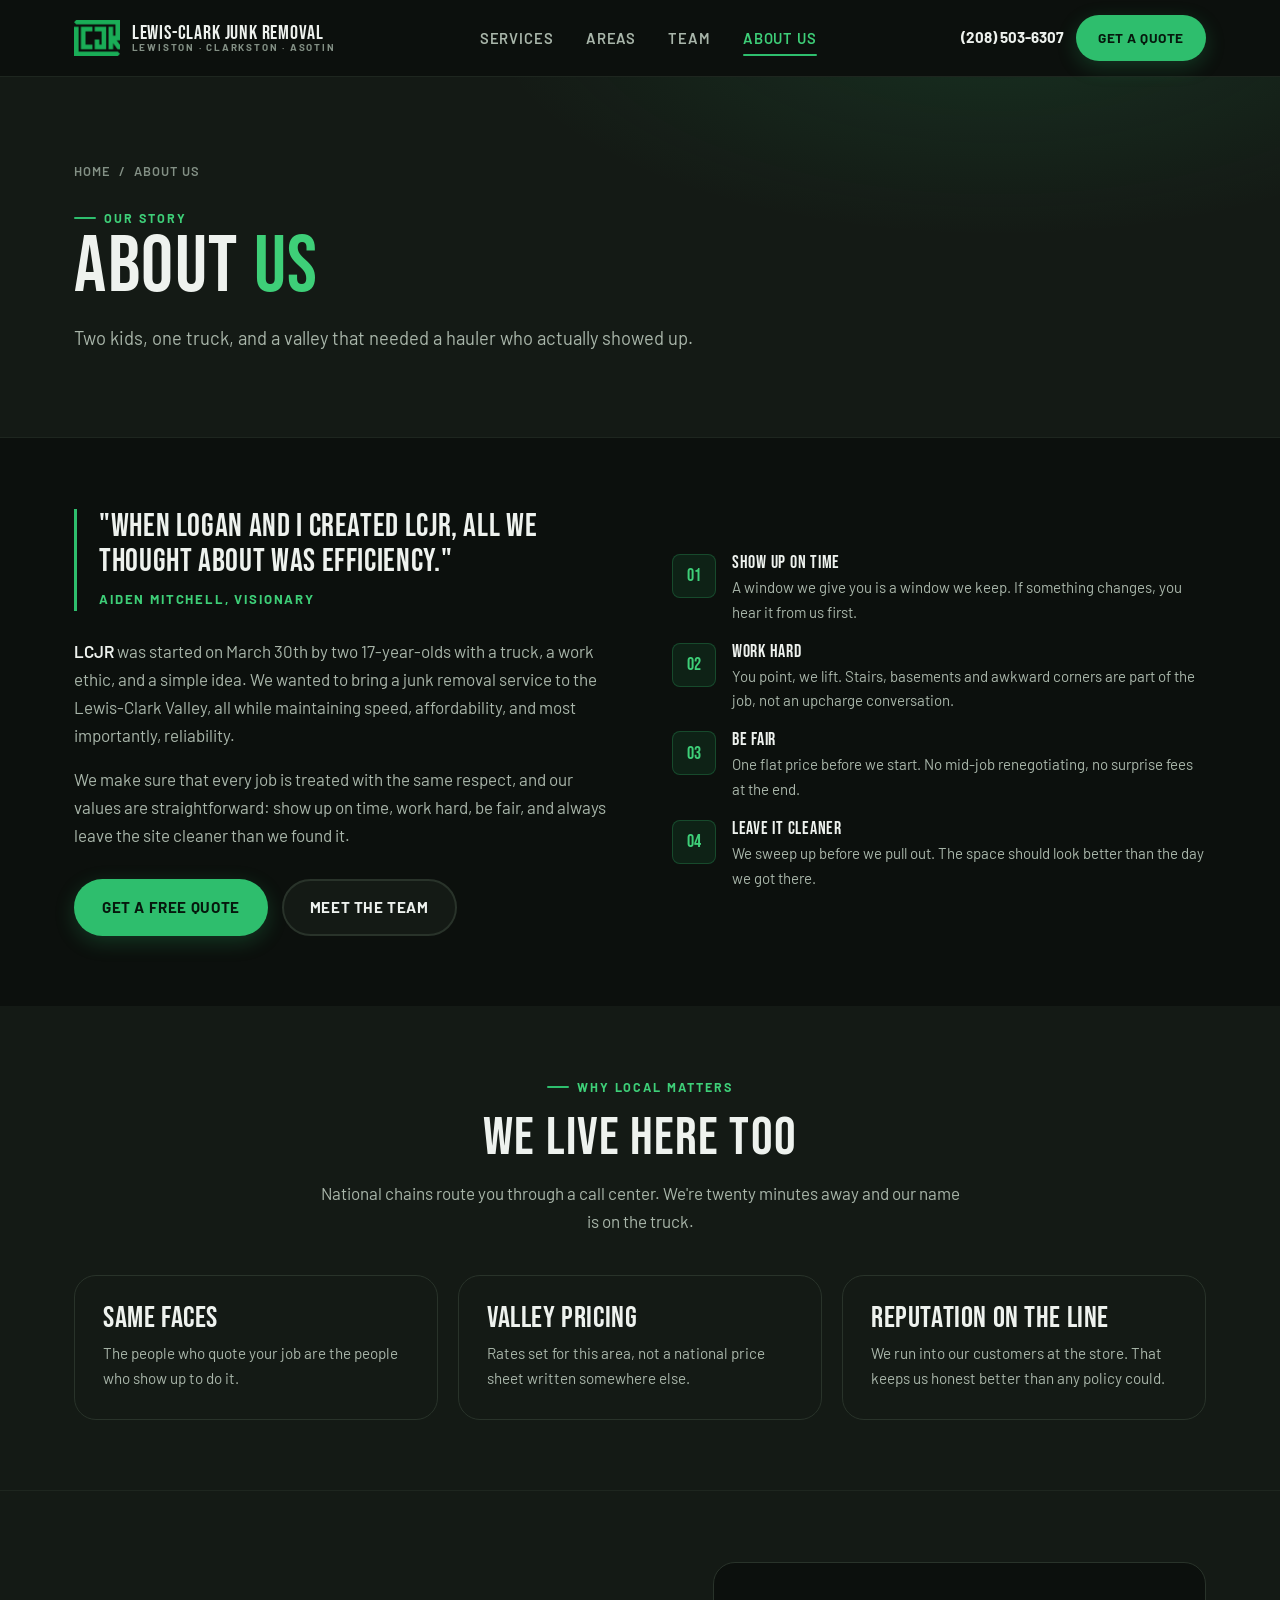
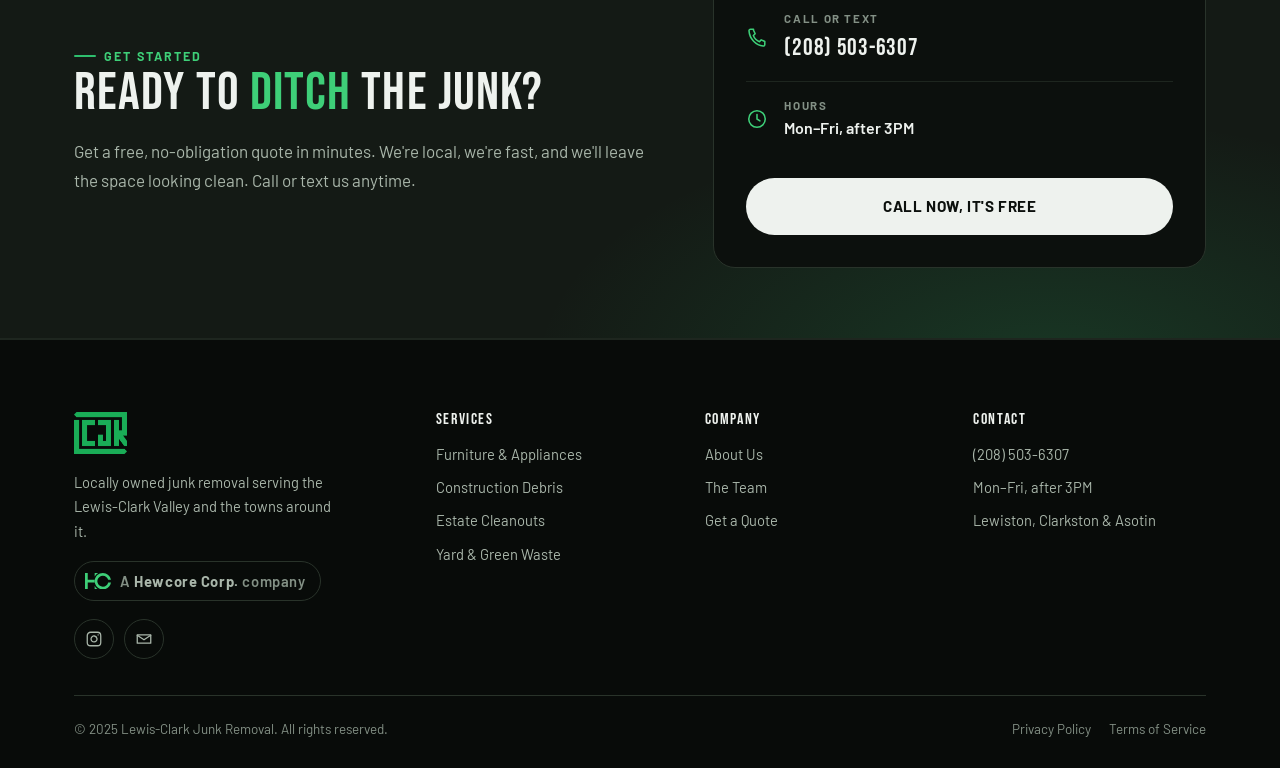
==== commit 277fcb10: "Aiden is Visionary, not Founder Changes the quote attribution on the About page, the only place the " ====
--- a/aboutus.html
+++ b/aboutus.html
@@ -1,266 +1,263 @@
-<!DOCTYPE html>
-<html lang="en">
-
-<head>
-    <meta charset="utf-8">
-    <meta name="viewport" content="width=device-width, initial-scale=1.0, viewport-fit=cover">
-    <meta name="description" content="LCJR was started by two 17-year-olds with a truck and a work ethic. Locally owned junk removal for the Lewis-Clark Valley — fast, affordable and reliable.">
-    <meta name="robots" content="index">
-    <meta name="theme-color" content="#0c100d">
-    <title>About Us | Lewis-Clark Junk Removal</title>
-    <meta property="og:title" content="About Us — Lewis-Clark Junk Removal">
-    <meta property="og:description" content="Started on March 30th by two 17-year-olds with a truck, a work ethic, and a simple idea.">
-    <meta property="og:image" content="https://lcjr.com/images/lcjr-og.png">
-    <meta property="og:type" content="website">
-    <link rel="stylesheet" href="/src/style.css?v=9">
-    <link rel="icon" type="image/png" sizes="16x16" href="/images/favicon-16x16.png">
-    <link rel="icon" type="image/png" sizes="32x32" href="/images/favicon-32x32.png">
-    <link rel="apple-touch-icon" sizes="180x180" href="/images/apple-touch-icon.png">
-    <link rel="icon" href="/images/favicon.ico">
-    <link rel="preconnect" href="https://fonts.googleapis.com">
-    <link rel="preconnect" href="https://fonts.gstatic.com" crossorigin>
-    <link href="https://fonts.googleapis.com/css2?family=Bebas+Neue&family=Barlow:ital,wght@0,400;0,500;0,600;0,700;0,800;1,400&display=swap" rel="stylesheet">
-    <script>document.documentElement.classList.add("js");</script>
-</head>
-
-<body>
-    <a class="skip-link" href="#main">Skip to content</a>
-
-    <header class="site-header">
-        <div class="container header-inner">
-            <a class="brand" href="/" aria-label="Lewis-Clark Junk Removal home">
-                <img src="/images/lcjr-emblem-light.png" alt="Lewis-Clark Junk Removal">
-                <span class="brand-text">
-                    <span class="brand-name">Lewis-Clark Junk Removal</span>
-                    <span class="brand-tag">Lewiston &middot; Clarkston &middot; Asotin</span>
-                </span>
-            </a>
-
-            <button class="nav-toggle" type="button" aria-expanded="false" aria-controls="primary-nav">
-                <span></span>
-                <span class="sr-only">Menu</span>
-            </button>
-
-            <nav class="nav" id="primary-nav" aria-label="Primary">
-                <a href="/#services">Services</a>
-                <a href="/#areas">Areas</a>-
-                <a href="/team.html">Team</a>
-                <a href="/aboutus.html" aria-current="page">About Us</a>
-                <a class="btn btn--primary btn--sm" href="/quote.html">Get a Quote</a>
-            </nav>
-
-            <div class="header-actions">
-                <a class="header-phone" href="tel:+12085036307">(208) 503-6307</a>
-                <a class="btn btn--primary btn--sm" href="/quote.html">Get a Quote</a>
-            </div>
-        </div>
-    </header>
-
-    <main id="main">
-
-        <section class="page-head">
-            <div class="container">
-                <nav class="breadcrumb" aria-label="Breadcrumb">
-                    <a href="/">Home</a> <span aria-hidden="true">/</span> <span>About Us</span>
-                </nav>
-                <span class="eyebrow">Our Story</span>
-                <h1>About <span class="accent">Us</span></h1>
-                <p class="lead">Two kids, one truck, and a valley that needed a hauler who actually
-                    showed up.</p>
-            </div>
-        </section>
-
-        <section class="section">
-            <div class="container split reveal">
-                <div>
-                    <div class="quote-block">
-                        <blockquote>"When Logan and I created LCJR, all we thought about was efficiency."</blockquote>
-                        <cite>Aiden Mitchell, Founder</cite>
-                    </div>
-
-                    <p><strong>LCJR</strong> was started on March 30th by two 17-year-olds with a truck,
-                        a work ethic, and a simple idea. We wanted to bring a junk removal service to the
-                        Lewis-Clark Valley, all while maintaining speed, affordability, and most
-                        importantly, reliability.</p>
-                    <p style="margin-top: 16px;">We make sure that every job is treated with the same
-                        respect, and our values are straightforward: show up on time, work hard, be fair,
-                        and always leave the site cleaner than we found it.</p>
-
-                    <div class="btn-row" style="margin-top: 30px;">
-                        <a class="btn btn--primary" href="/quote.html">Get a Free Quote</a>
-                        <a class="btn btn--ghost" href="/team.html">Meet the Team</a>
-                    </div>
-                </div>
-
-                <div class="value-grid">
-                    <div class="value">
-                        <span class="value-mark" aria-hidden="true">01</span>
-                        <div>
-                            <h4>Show Up On Time</h4>
-                            <p>A window we give you is a window we keep. If something changes, you hear
-                                it from us first.</p>
-                        </div>
-                    </div>
-                    <div class="value">
-                        <span class="value-mark" aria-hidden="true">02</span>
-                        <div>
-                            <h4>Work Hard</h4>
-                            <p>You point, we lift. Stairs, basements and awkward corners are part of the
-                                job, not an upcharge conversation.</p>
-                        </div>
-                    </div>
-                    <div class="value">
-                        <span class="value-mark" aria-hidden="true">03</span>
-                        <div>
-                            <h4>Be Fair</h4>
-                            <p>One flat price before we start. No mid-job renegotiating, no surprise
-                                fees at the end.</p>
-                        </div>
-                    </div>
-                    <div class="value">
-                        <span class="value-mark" aria-hidden="true">04</span>
-                        <div>
-                            <h4>Leave It Cleaner</h4>
-                            <p>We sweep up before we pull out. The space should look better than the
-                                day we got there.</p>
-                        </div>
-                    </div>
-                </div>
-            </div>
-        </section>
-
-        <section class="section section--alt">
-            <div class="container">
-                <div class="section-head is-center reveal">
-                    <span class="eyebrow">Why Local Matters</span>
-                    <h2>We Live Here Too</h2>
-                    <p>National chains route you through a call center. We're twenty minutes away and our
-                        name is on the truck.</p>
-                </div>
-
-                <div class="grid grid--3 reveal">
-                    <article class="card">
-                        <h3>Same Faces</h3>
-                        <p>The people who quote your job are the people who show up to do it.</p>
-                    </article>
-                    <article class="card">
-                        <h3>Valley Pricing</h3>
-                        <p>Rates set for this area, not a national price sheet written somewhere else.</p>
-                    </article>
-                    <article class="card">
-                        <h3>Reputation On The Line</h3>
-                        <p>We run into our customers at the store. That keeps us honest better than any
-                            policy could.</p>
-                    </article>
-                </div>
-            </div>
-        </section>
-
-        <!-- -------------------------------------------------------- CTA -- -->
-        <section class="section cta">
-            <div class="container cta-grid">
-                <div class="reveal">
-                    <span class="eyebrow">Get Started</span>
-                    <h2>Ready To <span class="accent">Ditch</span> The Junk?</h2>
-                    <p>Get a free, no-obligation quote in minutes. We're local, we're fast, and we'll
-                        leave the space looking clean. Call or text us anytime.</p>
-                </div>
-
-                <div class="contact-card reveal">
-                    <div class="contact-row">
-                        <svg class="icon" viewBox="0 0 24 24" fill="none" stroke="currentColor" stroke-width="1.7" stroke-linecap="round" stroke-linejoin="round" aria-hidden="true"><path d="M8.2 3.5 10 7.4 8 9.3a11.5 11.5 0 0 0 6.7 6.7l1.9-2 3.9 1.8v3.4a1.6 1.6 0 0 1-1.8 1.6C11 20.2 3.8 13 3.3 4.2A1.6 1.6 0 0 1 4.9 2.4h3.3Z"/></svg>
-                        <div>
-                            <div class="label">Call or text</div>
-                            <a class="value" href="tel:+12085036307">(208) 503-6307</a>
-                        </div>
-                    </div>
-                    <div class="contact-row">
-                        <svg class="icon" viewBox="0 0 24 24" fill="none" stroke="currentColor" stroke-width="1.7" stroke-linecap="round" stroke-linejoin="round" aria-hidden="true"><path d="M12 3a9 9 0 1 1 0 18 9 9 0 0 1 0-18Z"/><path d="M12 7.2V12l3.2 2"/></svg>
-                        <div>
-                            <div class="label">Hours</div>
-                            <div class="value value--sm">Mon–Fri, after 3PM</div>
-                        </div>
-                    </div>
-                    <a class="btn btn--light" href="tel:+12085036307">Call Now, It's Free</a>
-                </div>
-            </div>
-        </section>
-
-    </main>
-
-    <footer class="site-footer">
-        <div class="container">
-            <div class="footer-grid">
-                <div class="footer-brand">
-                    <a href="/"><img src="/images/lcjr-emblem-light.png" alt="Lewis-Clark Junk Removal"></a>
-                    <p>Locally owned junk removal serving the Lewis-Clark Valley and the towns around it.</p>
-                    <p class="footer-owner">
-                        <span class="owner-dot" aria-hidden="true"><svg viewBox="268 546 1512 956" fill="currentColor" aria-hidden="true"><path d="M836.38,1103.24h-409.13v398.4h-158.5v-955.28h158.5v398.4h409.13c-4.31,25.78-6.55,52.24-6.55,79.24,0,.68,0,1.36.01,2.04v.05c.11,26.28,2.34,52.04,6.54,77.15Z"/><path d="M1032.42,546.36c-83.49,47.65-153.27,116.58-201.97,199.38v-199.38h201.97Z"/><path d="M1032.42,1501.64h-202.59v-200.44c48.72,83.28,118.74,152.58,202.59,200.44Z"/><path d="M1779.25,1099.06c-36,228.13-233.51,402.58-471.77,402.58-122.69,0-234.57-46.27-319.16-122.29-78.68-70.71-133.75-167.17-151.94-276.11-4.19-25.11-6.43-50.87-6.54-77.15v-.05c-.01-.68-.01-1.36-.01-2.04,0-27,2.24-53.47,6.55-79.24,18.19-108.95,73.25-205.4,151.94-276.11,84.58-76.02,196.47-122.29,319.16-122.29,235.35,0,430.92,170.2,470.39,394.22h-162.25c-36.68-135.8-160.74-235.72-308.13-235.72s-274,101.97-309.24,239.9c-6.48,25.34-9.92,51.88-9.92,79.24s3.43,53.91,9.92,79.24c35.24,137.93,160.34,239.91,309.24,239.91s276.51-104.05,310.26-244.09h161.51Z"/></svg></span>
-                        <span>A <strong>Hewcore Corp.</strong> company</span>
-                    </p>
-                    <div class="footer-social">
-                        <a href="https://www.instagram.com/lewisclarkjunkremoval/" target="_blank" rel="noopener"
-                            aria-label="Lewis-Clark Junk Removal on Instagram">
-                            <svg viewBox="0 0 24 24" fill="none" stroke="currentColor" stroke-width="1.7"
-                                stroke-linecap="round" stroke-linejoin="round" aria-hidden="true">
-                                <path d="M7.5 3h9A4.5 4.5 0 0 1 21 7.5v9a4.5 4.5 0 0 1-4.5 4.5h-9A4.5 4.5 0 0 1 3 16.5v-9A4.5 4.5 0 0 1 7.5 3Z"/>
-                                <path d="M16 11.4a4 4 0 1 1-3.4-3.4 4 4 0 0 1 3.4 3.4Z"/>
-                                <path d="M17.5 6.6h.01"/>
-                            </svg>
-                        </a>
-                        <a href="mailto:hello@lcjr.com" aria-label="Email Lewis-Clark Junk Removal">
-                            <svg viewBox="0 0 24 24" fill="none" stroke="currentColor" stroke-width="1.7"
-                                stroke-linecap="round" stroke-linejoin="round" aria-hidden="true">
-                                <path d="M3 6.5h18v11H3z"/>
-                                <path d="m3 7 9 6 9-6"/>
-                            </svg>
-                        </a>
-                    </div>
-                </div>
-
-                <nav class="footer-col" aria-label="Services">
-                    <h4>Services</h4>
-                    <ul>
-                        <li><a href="/#services">Furniture &amp; Appliances</a></li>
-                        <li><a href="/#services">Construction Debris</a></li>
-                        <li><a href="/#services">Estate Cleanouts</a></li>
-                        <li><a href="/#services">Yard &amp; Green Waste</a></li>-
-                    </ul>
-                </nav>
-
-                <nav class="footer-col" aria-label="Company">
-                    <h4>Company</h4>
-                    <ul>
-                        <li><a href="/aboutus.html">About Us</a></li>
-                        <li><a href="/team.html">The Team</a></li>-
-                        <li><a href="/quote.html">Get a Quote</a></li>
-                    </ul>
-                </nav>
-
-                <div class="footer-col">
-                    <h4>Contact</h4>
-                    <ul>
-                        <li><a href="tel:+12085036307">(208) 503-6307</a></li>
-                        <li>Mon&ndash;Fri, after 3PM</li>
-                        <li>Lewiston, Clarkston &amp; Asotin</li>
-                    </ul>
-                </div>
-            </div>
-
-            <div class="footer-bottom">
-                <p>&copy; 2025 Lewis-Clark Junk Removal. All rights reserved.</p>
-                <nav class="footer-legal" aria-label="Legal">
-                    <a href="/privacy.html">Privacy Policy</a>
-                    <a href="/terms.html">Terms of Service</a>
-                </nav>
-            </div>
-        </div>
-    </footer>
-
-    <script src="/src/main.js?v=9" defer></script>
-</body>
-
-</html>
+<!DOCTYPE html>
+<html lang="en">
+
+<head>
+    <meta charset="utf-8">
+    <meta name="viewport" content="width=device-width, initial-scale=1.0, viewport-fit=cover">
+    <meta name="description" content="LCJR was started by two 17-year-olds with a truck and a work ethic. Locally owned junk removal for the Lewis-Clark Valley — fast, affordable and reliable.">
+    <meta name="robots" content="index">
+    <meta name="theme-color" content="#0c100d">
+    <title>About Us | Lewis-Clark Junk Removal</title>
+    <meta property="og:title" content="About Us — Lewis-Clark Junk Removal">
+    <meta property="og:description" content="Started on March 30th by two 17-year-olds with a truck, a work ethic, and a simple idea.">
+    <meta property="og:image" content="https://lcjr.com/images/lcjr-og.png">
+    <meta property="og:type" content="website">
+    <link rel="stylesheet" href="/src/style.css?v=11">
+    <link rel="icon" type="image/png" sizes="16x16" href="/images/favicon-16x16.png">
+    <link rel="icon" type="image/png" sizes="32x32" href="/images/favicon-32x32.png">
+    <link rel="apple-touch-icon" sizes="180x180" href="/images/apple-touch-icon.png">
+    <link rel="icon" href="/images/favicon.ico">
+    <link rel="preconnect" href="https://fonts.googleapis.com">
+    <link rel="preconnect" href="https://fonts.gstatic.com" crossorigin>
+    <link href="https://fonts.googleapis.com/css2?family=Bebas+Neue&family=Barlow:ital,wght@0,400;0,500;0,600;0,700;0,800;1,400&display=swap" rel="stylesheet">
+    <script>document.documentElement.classList.add("js");</script>
+</head>
+
+<body>
+    <a class="skip-link" href="#main">Skip to content</a>
+
+    <header class="site-header">
+        <div class="container header-inner">
+            <a class="brand" href="/" aria-label="Lewis-Clark Junk Removal home">
+                <img src="/images/lcjr-emblem-light.png" alt="Lewis-Clark Junk Removal">
+                <span class="brand-text">
+                    <span class="brand-name">Lewis-Clark Junk Removal</span>
+                    <span class="brand-tag">Lewiston &middot; Clarkston &middot; Asotin</span>
+                </span>
+            </a>
+
+            <button class="nav-toggle" type="button" aria-expanded="false" aria-controls="primary-nav">
+                <span></span>
+                <span class="sr-only">Menu</span>
+            </button>
+
+            <nav class="nav" id="primary-nav" aria-label="Primary">
+                <a href="/#services">Services</a>
+                <a href="/#areas">Areas</a>
+                <a href="/team.html">Team</a>
+                <a href="/aboutus.html" aria-current="page">About Us</a>
+                <a class="btn btn--primary btn--sm" href="/quote.html">Get a Quote</a>
+            </nav>
+
+            <div class="header-actions">
+                <a class="header-phone" href="tel:+12085036307">(208) 503-6307</a>
+                <a class="btn btn--primary btn--sm" href="/quote.html">Get a Quote</a>
+            </div>
+        </div>
+    </header>
+
+    <main id="main">
+
+        <section class="page-head">
+            <div class="container">
+                <nav class="breadcrumb" aria-label="Breadcrumb">
+                    <a href="/">Home</a> <span aria-hidden="true">/</span> <span>About Us</span>
+                </nav>
+                <span class="eyebrow">Our Story</span>
+                <h1>About <span class="accent">Us</span></h1>
+                <p class="lead">Two kids, one truck, and a valley that needed a hauler who actually
+                    showed up.</p>
+            </div>
+        </section>
+
+        <section class="section">
+            <div class="container split reveal">
+                <div>
+                    <div class="quote-block">
+                        <blockquote>"When Logan and I created LCJR, all we thought about was efficiency."</blockquote>
+                        <cite>Aiden Mitchell, Visionary</cite>
+                    </div>
+
+                    <p><strong>LCJR</strong> was started on March 30th by two 17-year-olds with a truck,
+                        a work ethic, and a simple idea. We wanted to bring a junk removal service to the
+                        Lewis-Clark Valley, all while maintaining speed, affordability, and most
+                        importantly, reliability.</p>
+                    <p style="margin-top: 16px;">We make sure that every job is treated with the same
+                        respect, and our values are straightforward: show up on time, work hard, be fair,
+                        and always leave the site cleaner than we found it.</p>
+
+                    <div class="btn-row" style="margin-top: 30px;">
+                        <a class="btn btn--primary" href="/quote.html">Get a Free Quote</a>
+                        <a class="btn btn--ghost" href="/team.html">Meet the Team</a>
+                    </div>
+                </div>
+
+                <div class="value-grid">
+                    <div class="value">
+                        <span class="value-mark" aria-hidden="true">01</span>
+                        <div>
+                            <h4>Show Up On Time</h4>
+                            <p>A window we give you is a window we keep. If something changes, you hear
+                                it from us first.</p>
+                        </div>
+                    </div>
+                    <div class="value">
+                        <span class="value-mark" aria-hidden="true">02</span>
+                        <div>
+                            <h4>Work Hard</h4>
+                            <p>You point, we lift. Stairs, basements and awkward corners are part of the
+                                job, not an upcharge conversation.</p>
+                        </div>
+                    </div>
+                    <div class="value">
+                        <span class="value-mark" aria-hidden="true">03</span>
+                        <div>
+                            <h4>Be Fair</h4>
+                            <p>One flat price before we start. No mid-job renegotiating, no surprise
+                                fees at the end.</p>
+                        </div>
+                    </div>
+                    <div class="value">
+                        <span class="value-mark" aria-hidden="true">04</span>
+                        <div>
+                            <h4>Leave It Cleaner</h4>
+                            <p>We sweep up before we pull out. The space should look better than the
+                                day we got there.</p>
+                        </div>
+                    </div>
+                </div>
+            </div>
+        </section>
+
+        <section class="section section--alt">
+            <div class="container">
+                <div class="section-head is-center reveal">
+                    <span class="eyebrow">Why Local Matters</span>
+                    <h2>We Live Here Too</h2>
+                    <p>National chains route you through a call center. We're twenty minutes away and our
+                        name is on the truck.</p>
+                </div>
+
+                <div class="grid grid--3 reveal">
+                    <article class="card">
+                        <h3>Same Faces</h3>
+                        <p>The people who quote your job are the people who show up to do it.</p>
+                    </article>
+                    <article class="card">
+                        <h3>Valley Pricing</h3>
+                        <p>Rates set for this area, not a national price sheet written somewhere else.</p>
+                    </article>
+                    <article class="card">
+                        <h3>Reputation On The Line</h3>
+                        <p>We run into our customers at the store. That keeps us honest better than any
+                            policy could.</p>
+                    </article>
+                </div>
+            </div>
+        </section>
+
+        <!-- -------------------------------------------------------- CTA -- -->
+        <section class="section cta">
+            <div class="container cta-grid">
+                <div class="reveal">
+                    <span class="eyebrow">Get Started</span>
+                    <h2>Ready To <span class="accent">Ditch</span> The Junk?</h2>
+                    <p>Get a free, no-obligation quote in minutes. We're local, we're fast, and we'll
+                        leave the space looking clean. Call or text us anytime.</p>
+                </div>
+
+                <div class="contact-card reveal">
+                    <div class="contact-row">
+                        <svg class="icon" viewBox="0 0 24 24" fill="none" stroke="currentColor" stroke-width="1.7" stroke-linecap="round" stroke-linejoin="round" aria-hidden="true"><path d="M8.2 3.5 10 7.4 8 9.3a11.5 11.5 0 0 0 6.7 6.7l1.9-2 3.9 1.8v3.4a1.6 1.6 0 0 1-1.8 1.6C11 20.2 3.8 13 3.3 4.2A1.6 1.6 0 0 1 4.9 2.4h3.3Z"/></svg>
+                        <div>
+                            <div class="label">Call or text</div>
+                            <a class="value" href="tel:+12085036307">(208) 503-6307</a>
+                        </div>
+                    </div>
+                    <div class="contact-row">
+                        <svg class="icon" viewBox="0 0 24 24" fill="none" stroke="currentColor" stroke-width="1.7" stroke-linecap="round" stroke-linejoin="round" aria-hidden="true"><path d="M12 3a9 9 0 1 1 0 18 9 9 0 0 1 0-18Z"/><path d="M12 7.2V12l3.2 2"/></svg>
+                        <div>
+                            <div class="label">Hours</div>
+                            <div class="value value--sm">Mon–Fri, after 3PM</div>
+                        </div>
+                    </div>
+                    <a class="btn btn--light" href="tel:+12085036307">Call Now, It's Free</a>
+                </div>
+            </div>
+        </section>
+
+    </main>
+
+    <footer class="site-footer">
+        <div class="container">
+            <div class="footer-grid">
+                <div class="footer-brand">
+                    <a href="/"><img src="/images/lcjr-emblem-light.png" alt="Lewis-Clark Junk Removal"></a>
+                    <p>Locally owned junk removal serving the Lewis-Clark Valley and the towns around it.</p>
+                    <p class="footer-owner">
+                        <span class="owner-dot" aria-hidden="true"><svg viewBox="268 546 1512 956" fill="currentColor" aria-hidden="true"><path d="M836.38,1103.24h-409.13v398.4h-158.5v-955.28h158.5v398.4h409.13c-4.31,25.78-6.55,52.24-6.55,79.24,0,.68,0,1.36.01,2.04v.05c.11,26.28,2.34,52.04,6.54,77.15Z"/><path d="M1032.42,546.36c-83.49,47.65-153.27,116.58-201.97,199.38v-199.38h201.97Z"/><path d="M1032.42,1501.64h-202.59v-200.44c48.72,83.28,118.74,152.58,202.59,200.44Z"/><path d="M1779.25,1099.06c-36,228.13-233.51,402.58-471.77,402.58-122.69,0-234.57-46.27-319.16-122.29-78.68-70.71-133.75-167.17-151.94-276.11-4.19-25.11-6.43-50.87-6.54-77.15v-.05c-.01-.68-.01-1.36-.01-2.04,0-27,2.24-53.47,6.55-79.24,18.19-108.95,73.25-205.4,151.94-276.11,84.58-76.02,196.47-122.29,319.16-122.29,235.35,0,430.92,170.2,470.39,394.22h-162.25c-36.68-135.8-160.74-235.72-308.13-235.72s-274,101.97-309.24,239.9c-6.48,25.34-9.92,51.88-9.92,79.24s3.43,53.91,9.92,79.24c35.24,137.93,160.34,239.91,309.24,239.91s276.51-104.05,310.26-244.09h161.51Z"/></svg></span>
+                        <span>A <strong>Hewcore Corp.</strong> company</span>
+                    </p>
+                    <div class="footer-social">
+                        <a href="https://www.instagram.com/lewisclarkjunkremoval/" target="_blank" rel="noopener"
+                            aria-label="Lewis-Clark Junk Removal on Instagram">
+                            <svg viewBox="0 0 24 24" fill="none" stroke="currentColor" stroke-width="1.7"
+                                stroke-linecap="round" stroke-linejoin="round" aria-hidden="true">
+                                <path d="M7.5 3h9A4.5 4.5 0 0 1 21 7.5v9a4.5 4.5 0 0 1-4.5 4.5h-9A4.5 4.5 0 0 1 3 16.5v-9A4.5 4.5 0 0 1 7.5 3Z"/>
+                                <path d="M16 11.4a4 4 0 1 1-3.4-3.4 4 4 0 0 1 3.4 3.4Z"/>
+                                <path d="M17.5 6.6h.01"/>
+                            </svg>
+                        </a>
+                        <a href="mailto:hello@lcjr.com" aria-label="Email Lewis-Clark Junk Removal">
+                            <svg viewBox="0 0 24 24" fill="none" stroke="currentColor" stroke-width="1.7"
+                                stroke-linecap="round" stroke-linejoin="round" aria-hidden="true">
+                                <path d="M3 6.5h18v11H3z"/>
+                                <path d="m3 7 9 6 9-6"/>
+                            </svg>
+                        </a>
+                    </div>
+                </div>
+
+                <nav class="footer-col" aria-label="Services">
+                    <h4>Services</h4>
+                    <ul>
+                        <li><a href="/#services">Furniture &amp; Appliances</a></li>
+                        <li><a href="/#services">Construction Debris</a></li>
+                        <li><a href="/#services">Estate Cleanouts</a></li>
+                        <li><a href="/#services">Yard &amp; Green Waste</a></li>
+                    </ul>
+                </nav>
+
+                <nav class="footer-col" aria-label="Company">
+                    <h4>Company</h4>
+                    <ul>
+                        <li><a href="/aboutus.html">About Us</a></li>
+                        <li><a href="/team.html">The Team</a></li>
+                        <li><a href="/quote.html">Get a Quote</a></li>
+                    </ul>
+                </nav>
+
+                <div class="footer-col">
+                    <h4>Contact</h4>
+                    <ul>
+                        <li><a href="tel:+12085036307">(208) 503-6307</a></li>
+                        <li>Mon&ndash;Fri, after 3PM</li>
+                        <li>Lewiston, Clarkston &amp; Asotin</li>
+                    </ul>
+                </div>
+            </div>
+
+            <div class="footer-bottom">
+                <p>&copy; 2025 Lewis-Clark Junk Removal. All rights reserved.</p>
+                <nav class="footer-legal" aria-label="Legal">
+                    <a href="/privacy.html">Privacy Policy</a>
+                    <a href="/terms.html">Terms of Service</a>
+                </nav>
+            </div>
+        </div>
+    </footer>
+
+    <script src="/src/main.js?v=11" defer></script>
+</body>
+
+</html>
--- a/src/style.css
+++ b/src/style.css
@@ -473,6 +473,16 @@
   line-height: 1;
   letter-spacing: .02em;
 }
+/* Live figure replaced a shipped one — a brief flash so the change is seen
+   rather than happening behind the reader. */
+.stat-value.is-fresh {
+  animation: stat-fresh .9s ease-out;
+}
+@keyframes stat-fresh {
+  from { color: var(--ink); }
+  to   { color: var(--green-400); }
+}
+
 .stats-note {
   margin: 18px auto 0;
   max-width: 60ch;
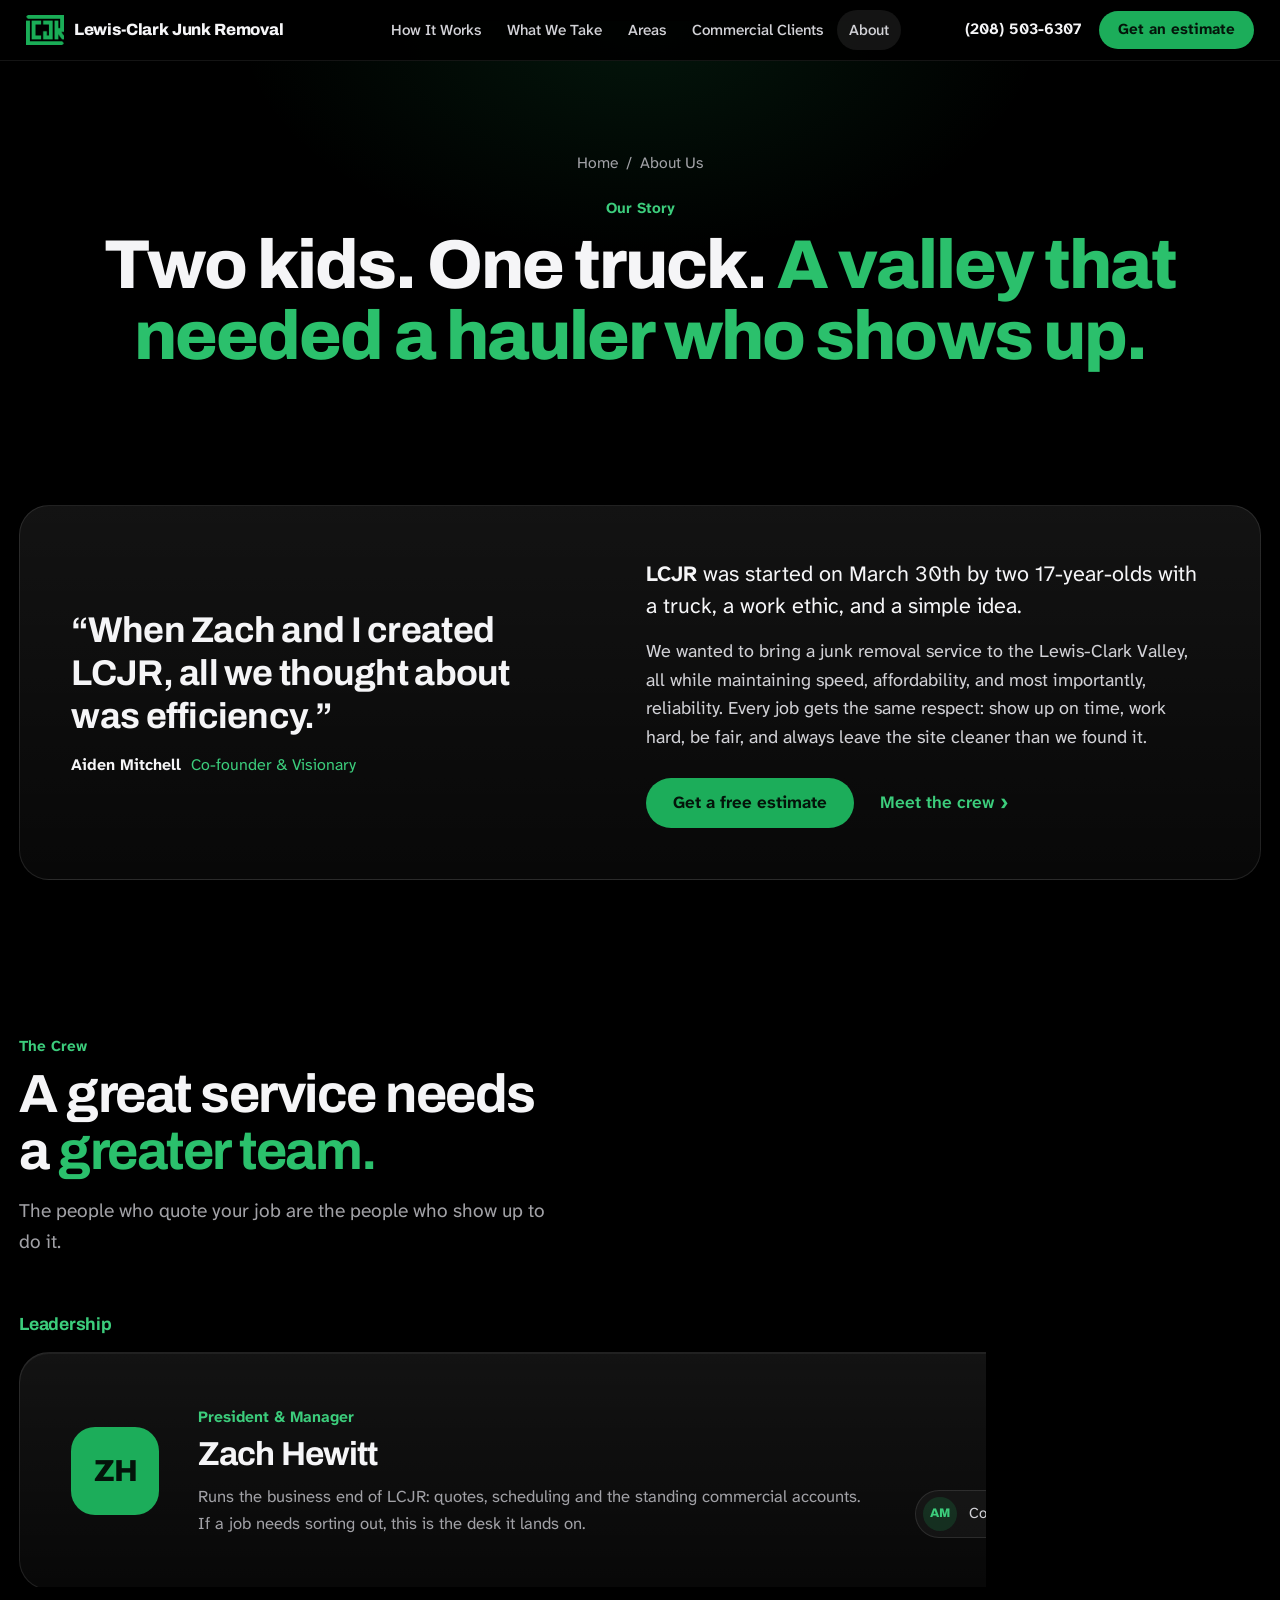
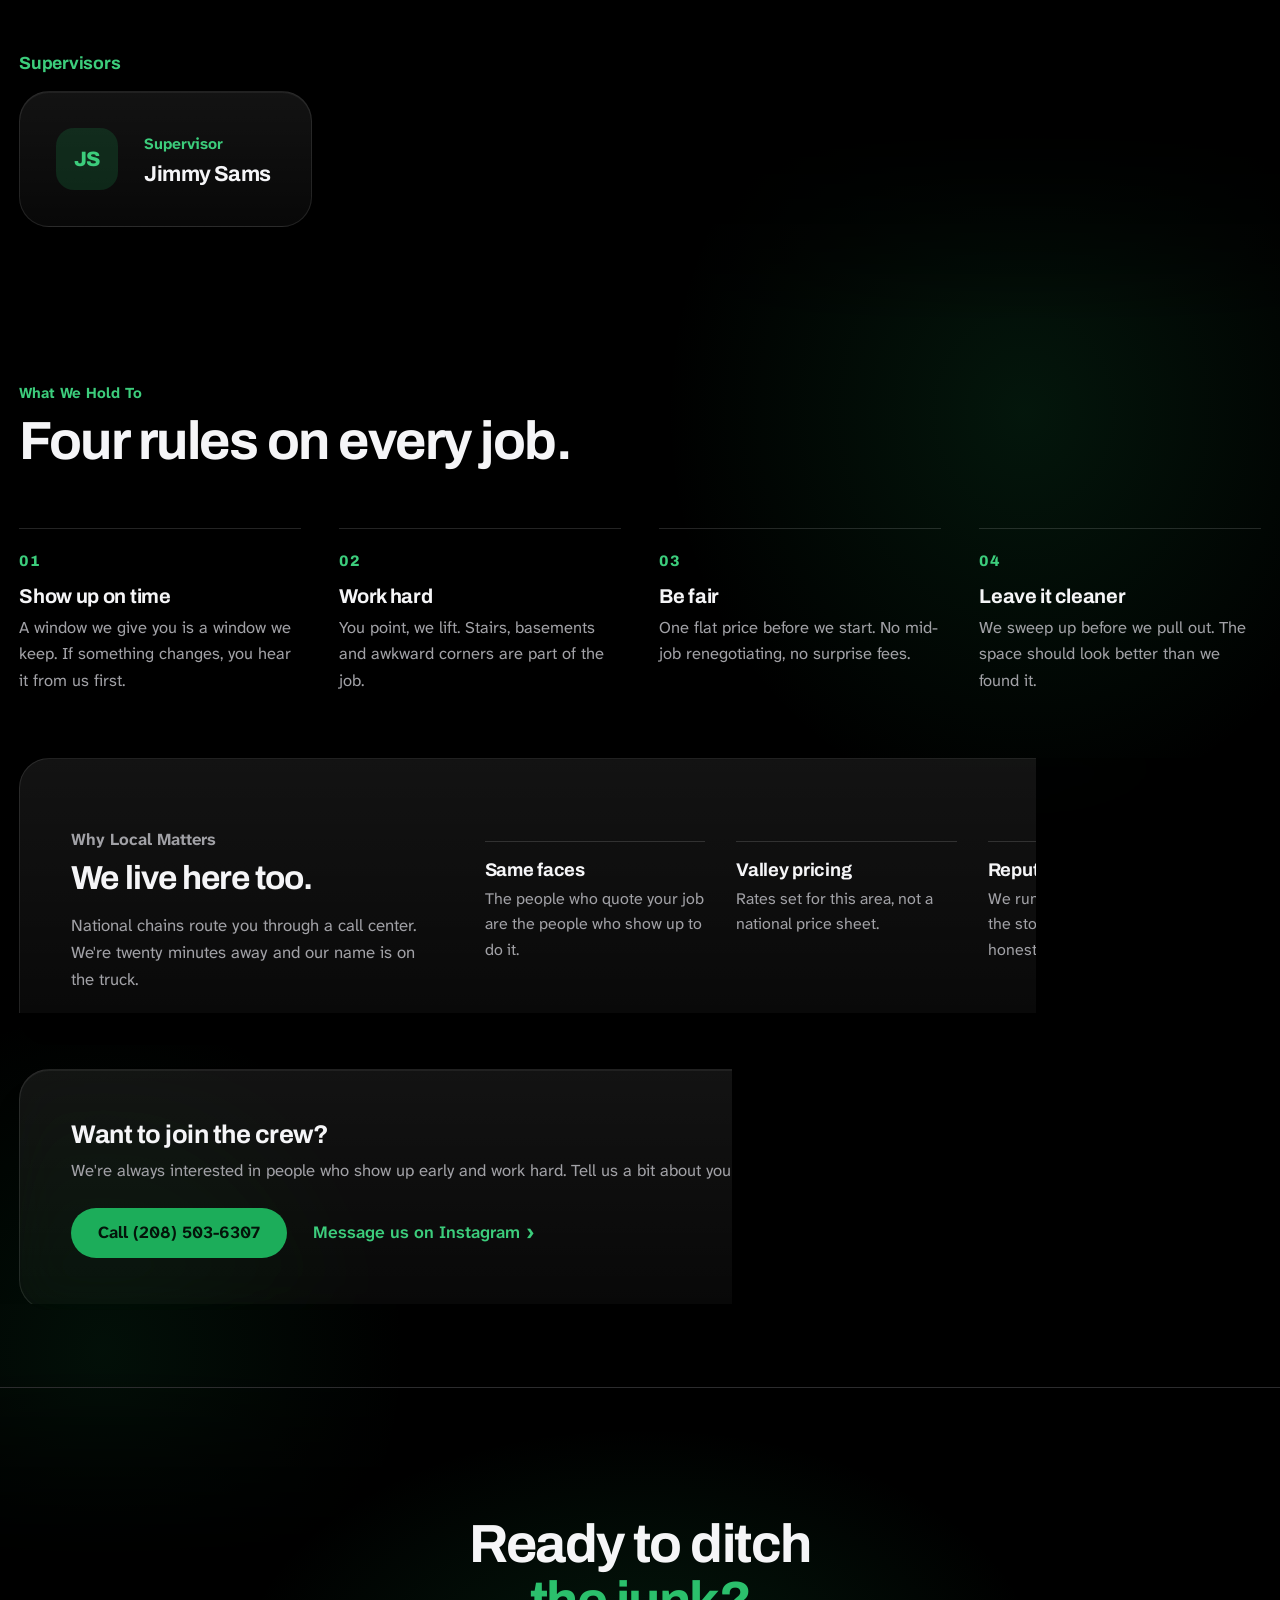
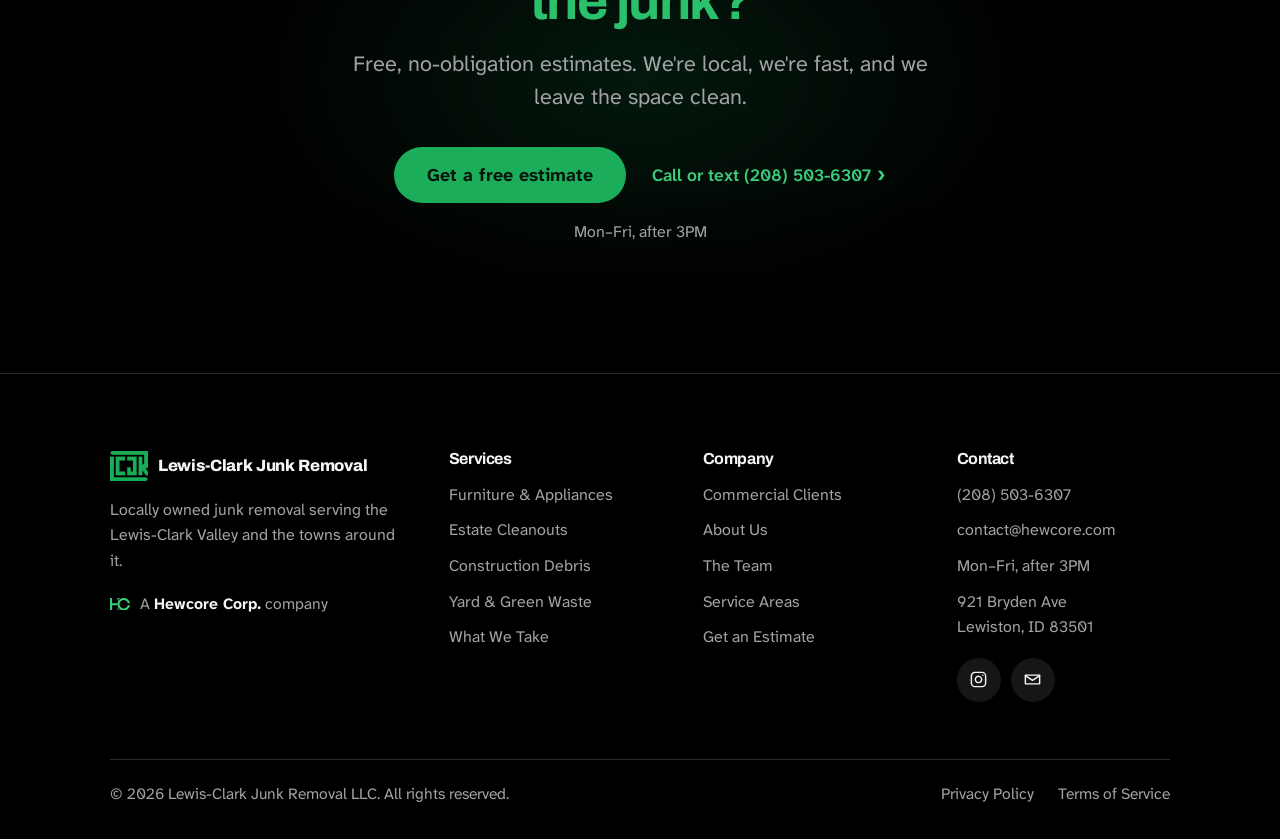
==== commit 923c4299: "Redesign the site: wide layouts, the yard hero, and About with the team - Homepage: slim side gutter" ====
--- a/aboutus.html
+++ b/aboutus.html
@@ -4,22 +4,22 @@
 <head>
     <meta charset="utf-8">
     <meta name="viewport" content="width=device-width, initial-scale=1.0, viewport-fit=cover">
-    <meta name="description" content="LCJR was started by two 17-year-olds with a truck and a work ethic. Locally owned junk removal for the Lewis-Clark Valley — fast, affordable and reliable.">
+    <meta name="description" content="Our story and the crew behind it. LCJR was started by two 17-year-olds with a truck and a work ethic, and the people who quote your job are the people who show up to do it.">
     <meta name="robots" content="index">
-    <meta name="theme-color" content="#0c100d">
+    <meta name="theme-color" content="#000000">
     <title>About Us | Lewis-Clark Junk Removal</title>
-    <meta property="og:title" content="About Us — Lewis-Clark Junk Removal">
+    <meta property="og:title" content="About Us | Lewis-Clark Junk Removal">
     <meta property="og:description" content="Started on March 30th by two 17-year-olds with a truck, a work ethic, and a simple idea.">
-    <meta property="og:image" content="https://lcjr.com/images/lcjr-og.png">
+    <meta property="og:image" content="https://lcjunk.com/images/lcjr-og.png">
     <meta property="og:type" content="website">
-    <link rel="stylesheet" href="/src/style.css?v=11">
+    <link rel="stylesheet" href="/src/style.css?v=24">
     <link rel="icon" type="image/png" sizes="16x16" href="/images/favicon-16x16.png">
     <link rel="icon" type="image/png" sizes="32x32" href="/images/favicon-32x32.png">
     <link rel="apple-touch-icon" sizes="180x180" href="/images/apple-touch-icon.png">
     <link rel="icon" href="/images/favicon.ico">
     <link rel="preconnect" href="https://fonts.googleapis.com">
     <link rel="preconnect" href="https://fonts.gstatic.com" crossorigin>
-    <link href="https://fonts.googleapis.com/css2?family=Bebas+Neue&family=Barlow:ital,wght@0,400;0,500;0,600;0,700;0,800;1,400&display=swap" rel="stylesheet">
+    <link href="https://fonts.googleapis.com/css2?family=Archivo:wght@600..800&family=Atkinson+Hyperlegible+Next:wght@400..700&display=swap" rel="stylesheet">
     <script>document.documentElement.classList.add("js");</script>
 </head>
 
@@ -27,162 +27,231 @@
     <a class="skip-link" href="#main">Skip to content</a>
 
     <header class="site-header">
-        <div class="container header-inner">
-            <a class="brand" href="/" aria-label="Lewis-Clark Junk Removal home">
-                <img src="/images/lcjr-emblem-light.png" alt="Lewis-Clark Junk Removal">
-                <span class="brand-text">
-                    <span class="brand-name">Lewis-Clark Junk Removal</span>
-                    <span class="brand-tag">Lewiston &middot; Clarkston &middot; Asotin</span>
-                </span>
-            </a>
-
+        <div class="header-inner">
             <button class="nav-toggle" type="button" aria-expanded="false" aria-controls="primary-nav">
                 <span></span>
                 <span class="sr-only">Menu</span>
             </button>
 
+            <a class="brand" href="/" aria-label="Lewis-Clark Junk Removal home">
+                <img src="/images/lcjr-emblem-light.png" alt="" width="800" height="630">
+                <span class="brand-name">Lewis-Clark Junk Removal</span>
+            </a>
+
             <nav class="nav" id="primary-nav" aria-label="Primary">
-                <a href="/#services">Services</a>
+                <a href="/#how">How It Works</a>
+                <a href="/#take">What We Take</a>
                 <a href="/#areas">Areas</a>
-                <a href="/team.html">Team</a>
-                <a href="/aboutus.html" aria-current="page">About Us</a>
-                <a class="btn btn--primary btn--sm" href="/quote.html">Get a Quote</a>
+                <a href="/b2b.html">Commercial Clients</a>
+                <a href="/aboutus.html" aria-current="page">About</a>
+                <div class="nav-extra">
+                    <a class="btn btn--primary btn--lg" href="/quote.html">Get a free estimate</a>
+                    <a class="link-more" href="tel:+12085036307">Call (208) 503-6307</a>
+                </div>
             </nav>
 
             <div class="header-actions">
                 <a class="header-phone" href="tel:+12085036307">(208) 503-6307</a>
-                <a class="btn btn--primary btn--sm" href="/quote.html">Get a Quote</a>
-            </div>
+                <a class="btn btn--primary btn--sm" href="/quote.html">Get an estimate</a>
+            </div>
+
+            <a class="header-call" href="tel:+12085036307" aria-label="Call (208) 503-6307"><svg class="icon" viewBox="0 0 24 24" aria-hidden="true"><path d="M8.2 3.5 10 7.4 8 9.3a11.5 11.5 0 0 0 6.7 6.7l1.9-2 3.9 1.8v3.4a1.6 1.6 0 0 1-1.8 1.6C11 20.2 3.8 13 3.3 4.2A1.6 1.6 0 0 1 4.9 2.4h3.3Z"/></svg></a>
         </div>
     </header>
 
-    <main id="main">
-
-        <section class="page-head">
+    <main id="main" class="main--wide">
+
+        <section class="page-head page-head--tight">
             <div class="container">
                 <nav class="breadcrumb" aria-label="Breadcrumb">
                     <a href="/">Home</a> <span aria-hidden="true">/</span> <span>About Us</span>
                 </nav>
-                <span class="eyebrow">Our Story</span>
-                <h1>About <span class="accent">Us</span></h1>
-                <p class="lead">Two kids, one truck, and a valley that needed a hauler who actually
-                    showed up.</p>
-            </div>
-        </section>
-
-        <section class="section">
-            <div class="container split reveal">
-                <div>
-                    <div class="quote-block">
-                        <blockquote>"When Logan and I created LCJR, all we thought about was efficiency."</blockquote>
-                        <cite>Aiden Mitchell, Visionary</cite>
-                    </div>
-
-                    <p><strong>LCJR</strong> was started on March 30th by two 17-year-olds with a truck,
-                        a work ethic, and a simple idea. We wanted to bring a junk removal service to the
-                        Lewis-Clark Valley, all while maintaining speed, affordability, and most
-                        importantly, reliability.</p>
-                    <p style="margin-top: 16px;">We make sure that every job is treated with the same
-                        respect, and our values are straightforward: show up on time, work hard, be fair,
-                        and always leave the site cleaner than we found it.</p>
-
-                    <div class="btn-row" style="margin-top: 30px;">
-                        <a class="btn btn--primary" href="/quote.html">Get a Free Quote</a>
-                        <a class="btn btn--ghost" href="/team.html">Meet the Team</a>
-                    </div>
-                </div>
-
-                <div class="value-grid">
-                    <div class="value">
-                        <span class="value-mark" aria-hidden="true">01</span>
-                        <div>
-                            <h4>Show Up On Time</h4>
-                            <p>A window we give you is a window we keep. If something changes, you hear
-                                it from us first.</p>
+                <p class="eyebrow">Our Story</p>
+                <h1>Two kids. One truck. <span class="mark">A valley that needed a hauler who shows up.</span></h1>
+            </div>
+        </section>
+
+        <!-- ------------------------------------------------------ Story -- -->
+        <section class="section section--tight">
+            <div class="container reveal">
+                <article class="story-card">
+                    <figure class="story-quote">
+                        <blockquote>&ldquo;When Zach and I created LCJR, all we thought about was efficiency.&rdquo;</blockquote>
+                        <figcaption><span class="pull-name">Aiden Mitchell</span><span class="pull-role">Co-founder &amp; Visionary</span></figcaption>
+                    </figure>
+                    <div class="story-text">
+                        <p class="lead"><strong>LCJR</strong> was started on March 30th by two 17-year-olds with a
+                            truck, a work ethic, and a simple idea.</p>
+                        <p>We wanted to bring a junk removal service to the Lewis-Clark Valley, all while
+                            maintaining speed, affordability, and most importantly, reliability. Every job gets the
+                            same respect: show up on time, work hard, be fair, and always leave the site cleaner
+                            than we found it.</p>
+                        <div class="btn-row">
+                            <a class="btn btn--primary" href="/quote.html">Get a free estimate</a>
+                            <a class="link-more" href="#team">Meet the crew</a>
                         </div>
                     </div>
-                    <div class="value">
-                        <span class="value-mark" aria-hidden="true">02</span>
-                        <div>
-                            <h4>Work Hard</h4>
-                            <p>You point, we lift. Stairs, basements and awkward corners are part of the
-                                job, not an upcharge conversation.</p>
+                </article>
+            </div>
+        </section>
+
+        <!-- ------------------------------------------------------- Team -- -->
+        <section class="section section--tight" id="team">
+            <div class="container">
+                <div class="section-head reveal">
+                    <p class="eyebrow">The Crew</p>
+                    <h2>A great service needs a <span class="mark">greater team.</span></h2>
+                    <p>The people who quote your job are the people who show up to do it.</p>
+                </div>
+
+                <div class="team-group reveal">
+                    <h3 class="team-label">Leadership</h3>
+                    <article class="badge badge--wide">
+                        <div class="badge-mono" aria-hidden="true">ZH</div>
+                        <div class="badge-body">
+                            <span class="badge-role">President &amp; Manager</span>
+                            <h4 class="badge-name">Zach Hewitt</h4>
+                            <p>Runs the business end of LCJR: quotes, scheduling and the standing commercial
+                                accounts. If a job needs sorting out, this is the desk it lands on.</p>
                         </div>
-                    </div>
-                    <div class="value">
-                        <span class="value-mark" aria-hidden="true">03</span>
-                        <div>
-                            <h4>Be Fair</h4>
-                            <p>One flat price before we start. No mid-job renegotiating, no surprise
-                                fees at the end.</p>
+
+                        <!--
+                            A tribute to LCJR's co-founder. Hovering the button in the
+                            corner slides his story across the whole card. main.js adds
+                            tap and keyboard to open, and Escape or the close button to
+                            put it away.
+                        -->
+                        <div class="tribute" data-tribute>
+                            <button class="tribute-btn" type="button" aria-expanded="false" aria-controls="tribute-aiden">
+                                <span class="tribute-dot" aria-hidden="true">AM</span>
+                                <span>Co-founded with <strong>Aiden Mitchell</strong></span>
+                            </button>
+                            <div class="tribute-pop" id="tribute-aiden">
+                                <div class="badge-mono tribute-mono" aria-hidden="true">AM</div>
+                                <div class="tribute-text">
+                                    <span class="tribute-role">Co-founder &amp; Visionary</span>
+                                    <p class="tribute-name">Aiden Mitchell</p>
+                                    <p>Aiden started LCJR with Zach and gave it the idea it still runs on: efficiency
+                                        from day one. He has since moved on, but the way we run every job is still his.</p>
+                                </div>
+                                <button class="tribute-close" type="button" aria-label="Close">
+                                    <svg class="icon" viewBox="0 0 24 24" aria-hidden="true"><path d="M6 6l12 12M18 6 6 18"/></svg>
+                                </button>
+                            </div>
                         </div>
-                    </div>
-                    <div class="value">
-                        <span class="value-mark" aria-hidden="true">04</span>
-                        <div>
-                            <h4>Leave It Cleaner</h4>
-                            <p>We sweep up before we pull out. The space should look better than the
-                                day we got there.</p>
-                        </div>
-                    </div>
-                </div>
-            </div>
-        </section>
-
-        <section class="section section--alt">
+                    </article>
+                </div>
+
+                <div class="team-group reveal">
+                    <h3 class="team-label">Supervisors</h3>
+                    <div class="badges badges--row">
+                        <article class="badge badge--compact">
+                            <div class="badge-mono" aria-hidden="true">JS</div>
+                            <div class="badge-body">
+                                <span class="badge-role">Supervisor</span>
+                                <h4 class="badge-name">Jimmy Sams</h4>
+                            </div>
+                        </article>
+                        <article class="badge badge--compact">
+                            <div class="badge-mono" aria-hidden="true">RA</div>
+                            <div class="badge-body">
+                                <span class="badge-role">Supervisor</span>
+                                <h4 class="badge-name">Robert Alford</h4>
+                            </div>
+                        </article>
+                    </div>
+                </div>
+
+                <!--
+                    When the crew grows, add a third group here in the same shape:
+                    <div class="team-group reveal">
+                        <h3 class="team-label">Crew</h3>
+                        <div class="badges badges--row"> ...badge--compact cards... </div>
+                    </div>
+                -->
+            </div>
+        </section>
+
+        <!-- ------------------------------------------------------ Rules -- -->
+        <section class="section section--tight section--glow-alt">
             <div class="container">
-                <div class="section-head is-center reveal">
-                    <span class="eyebrow">Why Local Matters</span>
-                    <h2>We Live Here Too</h2>
-                    <p>National chains route you through a call center. We're twenty minutes away and our
-                        name is on the truck.</p>
-                </div>
-
-                <div class="grid grid--3 reveal">
-                    <article class="card">
-                        <h3>Same Faces</h3>
-                        <p>The people who quote your job are the people who show up to do it.</p>
-                    </article>
-                    <article class="card">
-                        <h3>Valley Pricing</h3>
-                        <p>Rates set for this area, not a national price sheet written somewhere else.</p>
-                    </article>
-                    <article class="card">
-                        <h3>Reputation On The Line</h3>
-                        <p>We run into our customers at the store. That keeps us honest better than any
-                            policy could.</p>
-                    </article>
+                <div class="section-head reveal">
+                    <p class="eyebrow">What We Hold To</p>
+                    <h2>Four rules on every job.</h2>
+                </div>
+
+                <ol class="values reveal">
+                    <li class="value">
+                        <span class="value-no">01</span>
+                        <h3>Show up on time</h3>
+                        <p>A window we give you is a window we keep. If something changes, you hear it from
+                            us first.</p>
+                    </li>
+                    <li class="value">
+                        <span class="value-no">02</span>
+                        <h3>Work hard</h3>
+                        <p>You point, we lift. Stairs, basements and awkward corners are part of the job.</p>
+                    </li>
+                    <li class="value">
+                        <span class="value-no">03</span>
+                        <h3>Be fair</h3>
+                        <p>One flat price before we start. No mid-job renegotiating, no surprise fees.</p>
+                    </li>
+                    <li class="value">
+                        <span class="value-no">04</span>
+                        <h3>Leave it cleaner</h3>
+                        <p>We sweep up before we pull out. The space should look better than we found it.</p>
+                    </li>
+                </ol>
+
+                <div class="local-card reveal">
+                    <div class="local-head">
+                        <p class="eyebrow">Why Local Matters</p>
+                        <h3>We live here too.</h3>
+                        <p>National chains route you through a call center. We're twenty minutes away and our
+                            name is on the truck.</p>
+                    </div>
+                    <ul class="local-points">
+                        <li>
+                            <h4>Same faces</h4>
+                            <p>The people who quote your job are the people who show up to do it.</p>
+                        </li>
+                        <li>
+                            <h4>Valley pricing</h4>
+                            <p>Rates set for this area, not a national price sheet.</p>
+                        </li>
+                        <li>
+                            <h4>Reputation on the line</h4>
+                            <p>We run into our customers at the store. That keeps us honest.</p>
+                        </li>
+                    </ul>
+                </div>
+
+                <div class="hiring hiring--row reveal">
+                    <div>
+                        <h3>Want to join the crew?</h3>
+                        <p>We're always interested in people who show up early and work hard. Tell us a bit
+                            about yourself.</p>
+                    </div>
+                    <div class="btn-row">
+                        <a class="btn btn--primary" href="tel:+12085036307">Call (208) 503-6307</a>
+                        <a class="link-more" href="https://www.instagram.com/lewisclarkjunkremoval/"
+                            target="_blank" rel="noopener">Message us on Instagram</a>
+                    </div>
                 </div>
             </div>
         </section>
 
         <!-- -------------------------------------------------------- CTA -- -->
-        <section class="section cta">
-            <div class="container cta-grid">
-                <div class="reveal">
-                    <span class="eyebrow">Get Started</span>
-                    <h2>Ready To <span class="accent">Ditch</span> The Junk?</h2>
-                    <p>Get a free, no-obligation quote in minutes. We're local, we're fast, and we'll
-                        leave the space looking clean. Call or text us anytime.</p>
-                </div>
-
-                <div class="contact-card reveal">
-                    <div class="contact-row">
-                        <svg class="icon" viewBox="0 0 24 24" fill="none" stroke="currentColor" stroke-width="1.7" stroke-linecap="round" stroke-linejoin="round" aria-hidden="true"><path d="M8.2 3.5 10 7.4 8 9.3a11.5 11.5 0 0 0 6.7 6.7l1.9-2 3.9 1.8v3.4a1.6 1.6 0 0 1-1.8 1.6C11 20.2 3.8 13 3.3 4.2A1.6 1.6 0 0 1 4.9 2.4h3.3Z"/></svg>
-                        <div>
-                            <div class="label">Call or text</div>
-                            <a class="value" href="tel:+12085036307">(208) 503-6307</a>
-                        </div>
-                    </div>
-                    <div class="contact-row">
-                        <svg class="icon" viewBox="0 0 24 24" fill="none" stroke="currentColor" stroke-width="1.7" stroke-linecap="round" stroke-linejoin="round" aria-hidden="true"><path d="M12 3a9 9 0 1 1 0 18 9 9 0 0 1 0-18Z"/><path d="M12 7.2V12l3.2 2"/></svg>
-                        <div>
-                            <div class="label">Hours</div>
-                            <div class="value value--sm">Mon–Fri, after 3PM</div>
-                        </div>
-                    </div>
-                    <a class="btn btn--light" href="tel:+12085036307">Call Now, It's Free</a>
-                </div>
+        <section class="cta" id="contact">
+            <div class="container cta-inner reveal">
+                <h2>Ready to ditch <span class="mark">the junk?</span></h2>
+                <p class="lead">Free, no-obligation estimates. We're local, we're fast, and we leave the space clean.</p>
+                <div class="btn-row btn-row--center">
+                    <a class="btn btn--primary btn--lg" href="/quote.html">Get a free estimate</a>
+                    <a class="link-more" href="tel:+12085036307">Call or text (208) 503-6307</a>
+                </div>
+                <p class="cta-hours">Mon&ndash;Fri, after 3PM</p>
             </div>
         </section>
 
@@ -192,63 +261,54 @@
         <div class="container">
             <div class="footer-grid">
                 <div class="footer-brand">
-                    <a href="/"><img src="/images/lcjr-emblem-light.png" alt="Lewis-Clark Junk Removal"></a>
+                    <a class="footer-logo" href="/"><img src="/images/lcjr-emblem-light.png" alt="" width="800" height="630"><span class="brand-name">Lewis-Clark Junk Removal</span></a>
                     <p>Locally owned junk removal serving the Lewis-Clark Valley and the towns around it.</p>
                     <p class="footer-owner">
                         <span class="owner-dot" aria-hidden="true"><svg viewBox="268 546 1512 956" fill="currentColor" aria-hidden="true"><path d="M836.38,1103.24h-409.13v398.4h-158.5v-955.28h158.5v398.4h409.13c-4.31,25.78-6.55,52.24-6.55,79.24,0,.68,0,1.36.01,2.04v.05c.11,26.28,2.34,52.04,6.54,77.15Z"/><path d="M1032.42,546.36c-83.49,47.65-153.27,116.58-201.97,199.38v-199.38h201.97Z"/><path d="M1032.42,1501.64h-202.59v-200.44c48.72,83.28,118.74,152.58,202.59,200.44Z"/><path d="M1779.25,1099.06c-36,228.13-233.51,402.58-471.77,402.58-122.69,0-234.57-46.27-319.16-122.29-78.68-70.71-133.75-167.17-151.94-276.11-4.19-25.11-6.43-50.87-6.54-77.15v-.05c-.01-.68-.01-1.36-.01-2.04,0-27,2.24-53.47,6.55-79.24,18.19-108.95,73.25-205.4,151.94-276.11,84.58-76.02,196.47-122.29,319.16-122.29,235.35,0,430.92,170.2,470.39,394.22h-162.25c-36.68-135.8-160.74-235.72-308.13-235.72s-274,101.97-309.24,239.9c-6.48,25.34-9.92,51.88-9.92,79.24s3.43,53.91,9.92,79.24c35.24,137.93,160.34,239.91,309.24,239.91s276.51-104.05,310.26-244.09h161.51Z"/></svg></span>
                         <span>A <strong>Hewcore Corp.</strong> company</span>
                     </p>
+                </div>
+
+                <nav class="footer-col" aria-label="Services">
+                    <h2 class="footer-h">Services</h2>
+                    <ul>
+                        <li><a href="/#jobs">Furniture &amp; Appliances</a></li>
+                        <li><a href="/#jobs">Estate Cleanouts</a></li>
+                        <li><a href="/#jobs">Construction Debris</a></li>
+                        <li><a href="/#jobs">Yard &amp; Green Waste</a></li>
+                        <li><a href="/#take">What We Take</a></li>
+                    </ul>
+                </nav>
+
+                <nav class="footer-col" aria-label="Company">
+                    <h2 class="footer-h">Company</h2>
+                    <ul>
+                        <li><a href="/b2b.html">Commercial Clients</a></li>
+                        <li><a href="/aboutus.html">About Us</a></li>
+                        <li><a href="/aboutus.html#team">The Team</a></li>
+                        <li><a href="/#areas">Service Areas</a></li>
+                        <li><a href="/quote.html">Get an Estimate</a></li>
+                    </ul>
+                </nav>
+
+                <div class="footer-col">
+                    <h2 class="footer-h">Contact</h2>
+                    <ul>
+                        <li><a href="tel:+12085036307">(208) 503-6307</a></li>
+                        <li><a href="mailto:contact@hewcore.com">contact@hewcore.com</a></li>
+                        <li>Mon&ndash;Fri, after 3PM</li>
+                        <li><address>921 Bryden Ave<br>Lewiston, ID 83501</address></li>
+                    </ul>
                     <div class="footer-social">
                         <a href="https://www.instagram.com/lewisclarkjunkremoval/" target="_blank" rel="noopener"
-                            aria-label="Lewis-Clark Junk Removal on Instagram">
-                            <svg viewBox="0 0 24 24" fill="none" stroke="currentColor" stroke-width="1.7"
-                                stroke-linecap="round" stroke-linejoin="round" aria-hidden="true">
-                                <path d="M7.5 3h9A4.5 4.5 0 0 1 21 7.5v9a4.5 4.5 0 0 1-4.5 4.5h-9A4.5 4.5 0 0 1 3 16.5v-9A4.5 4.5 0 0 1 7.5 3Z"/>
-                                <path d="M16 11.4a4 4 0 1 1-3.4-3.4 4 4 0 0 1 3.4 3.4Z"/>
-                                <path d="M17.5 6.6h.01"/>
-                            </svg>
-                        </a>
-                        <a href="mailto:hello@lcjr.com" aria-label="Email Lewis-Clark Junk Removal">
-                            <svg viewBox="0 0 24 24" fill="none" stroke="currentColor" stroke-width="1.7"
-                                stroke-linecap="round" stroke-linejoin="round" aria-hidden="true">
-                                <path d="M3 6.5h18v11H3z"/>
-                                <path d="m3 7 9 6 9-6"/>
-                            </svg>
-                        </a>
-                    </div>
-                </div>
-
-                <nav class="footer-col" aria-label="Services">
-                    <h4>Services</h4>
-                    <ul>
-                        <li><a href="/#services">Furniture &amp; Appliances</a></li>
-                        <li><a href="/#services">Construction Debris</a></li>
-                        <li><a href="/#services">Estate Cleanouts</a></li>
-                        <li><a href="/#services">Yard &amp; Green Waste</a></li>
-                    </ul>
-                </nav>
-
-                <nav class="footer-col" aria-label="Company">
-                    <h4>Company</h4>
-                    <ul>
-                        <li><a href="/aboutus.html">About Us</a></li>
-                        <li><a href="/team.html">The Team</a></li>
-                        <li><a href="/quote.html">Get a Quote</a></li>
-                    </ul>
-                </nav>
-
-                <div class="footer-col">
-                    <h4>Contact</h4>
-                    <ul>
-                        <li><a href="tel:+12085036307">(208) 503-6307</a></li>
-                        <li>Mon&ndash;Fri, after 3PM</li>
-                        <li>Lewiston, Clarkston &amp; Asotin</li>
-                    </ul>
+                            aria-label="Lewis-Clark Junk Removal on Instagram"><svg class="icon" viewBox="0 0 24 24" aria-hidden="true"><path d="M7.5 3h9A4.5 4.5 0 0 1 21 7.5v9a4.5 4.5 0 0 1-4.5 4.5h-9A4.5 4.5 0 0 1 3 16.5v-9A4.5 4.5 0 0 1 7.5 3Z"/><path d="M16 11.4a4 4 0 1 1-3.4-3.4 4 4 0 0 1 3.4 3.4Z"/><path d="M17.5 6.6h.01"/></svg></a>
+                        <a href="mailto:contact@hewcore.com" aria-label="Email Lewis-Clark Junk Removal"><svg class="icon" viewBox="0 0 24 24" aria-hidden="true"><path d="M3 6.5h18v11H3z"/><path d="m3 7 9 6 9-6"/></svg></a>
+                    </div>
                 </div>
             </div>
 
             <div class="footer-bottom">
-                <p>&copy; 2025 Lewis-Clark Junk Removal. All rights reserved.</p>
+                <p>&copy; 2026 Lewis-Clark Junk Removal LLC. All rights reserved.</p>
                 <nav class="footer-legal" aria-label="Legal">
                     <a href="/privacy.html">Privacy Policy</a>
                     <a href="/terms.html">Terms of Service</a>
@@ -257,7 +317,13 @@
         </div>
     </footer>
 
-    <script src="/src/main.js?v=11" defer></script>
+    <nav class="mbar" aria-label="Quick contact">
+        <a class="mbar-btn" href="tel:+12085036307"><svg class="icon" viewBox="0 0 24 24" aria-hidden="true"><path d="M8.2 3.5 10 7.4 8 9.3a11.5 11.5 0 0 0 6.7 6.7l1.9-2 3.9 1.8v3.4a1.6 1.6 0 0 1-1.8 1.6C11 20.2 3.8 13 3.3 4.2A1.6 1.6 0 0 1 4.9 2.4h3.3Z"/></svg><span>Call</span></a>
+        <a class="mbar-btn" href="sms:+12085036307"><svg class="icon" viewBox="0 0 24 24" aria-hidden="true"><path d="M4 5.5h16v10H9l-5 4z"/></svg><span>Text</span></a>
+        <a class="mbar-btn mbar-btn--primary" href="/quote.html"><span>Estimate</span></a>
+    </nav>
+
+    <script src="/src/main.js?v=24" defer></script>
 </body>
 
 </html>
--- a/src/style.css
+++ b/src/style.css
@@ -1,142 +1,189 @@
 /* ==========================================================================
    Lewis-Clark Junk Removal — design system
-   Dark base, green accents. One stylesheet for every page.
+
+   Modelled on how Apple builds its pages: one idea per block, a lot of
+   space, big tight headlines, pill buttons, and a single accent colour doing
+   all the work — ours is the emblem's green, on true black.
+
+   Cards are frosted glass: a faint translucent fill, a hairline edge and a
+   blur, over soft pools of green light behind the sections. On flat black
+   glass has nothing to show through, so the light is what makes it read.
+
+   It still has to serve a property manager pricing a turnover and someone in
+   their seventies clearing a parent's house, so: Atkinson Hyperlegible for
+   reading (drawn for low-vision readers), 18px body text, large tap targets,
+   the phone number always a glance away. Nothing moves on its own except the
+   homepage hero texture, which is decorative and stops under
+   prefers-reduced-motion. Hi-vis lime survives in exactly two places — the
+   live dot on the stats and the caution tape on "We can't take".
+
+   Contrast: every text/background pair was measured for WCAG AA. Buttons
+   are dark text on green; white on this green measures under 3:1.
    ========================================================================== */
 
 :root {
-  /* Brand green. On a dark ground the mid/bright steps carry the accent work;
-     the deep steps are only ever used as fills behind light text. */
-  --green-400: #3ecf78;   /* brightest — accent text, icons */
-  --green-500: #2ebe6d;   /* primary buttons */
-  --green-600: #22a45a;
-  --green-700: #167038;   /* logo green */
-  --green-800: #10502a;
-  --green-tint: rgba(46, 190, 109, .10);
-  --green-line: rgba(46, 190, 109, .26);
-
-  /* Neutrals — a faint green cast keeps the greys from reading blue */
-  --bg:        #0c100d;
-  --surface:   #141a15;
-  --surface-2: #1a211b;
-  --surface-3: #222b23;
-  --line:      #29332a;
-  --line-soft: #1e261f;
-
-  --ink:       #eef2ee;   /* headings */
-  --body:      #a9b6aa;   /* body copy */
-  /* Light enough to clear 4.5:1 on --surface-2 as well as --bg; the previous
-     value passed on the page ground but dipped to 4.37 on raised cards. */
-  --muted:     #839085;
-
-  /* Type */
-  --display: "Bebas Neue", "Oswald", Impact, sans-serif;
-  --sans: "Barlow", system-ui, -apple-system, "Segoe UI", sans-serif;
-
-  /* Shape + depth. Shadows on dark do little, so borders carry the edges. */
-  --r-sm: 8px;
-  --r-md: 14px;
-  --r-lg: 22px;
-  --r-pill: 999px;
-  --shadow-sm: 0 1px 2px rgba(0, 0, 0, .3);
-  --shadow-md: 0 8px 24px rgba(0, 0, 0, .38);
-  --shadow-lg: 0 18px 50px rgba(0, 0, 0, .5);
-  --ring: 0 0 0 3px rgba(46, 190, 109, .38);
-
-  /* Layout */
-  --container: 1180px;
-  --gutter: 24px;
-  --header-h: 76px;
-
-  color-scheme: dark;
+  /* Type: Archivo for headings (sturdy, matches the emblem), Atkinson
+     Hyperlegible for reading. */
+  --font-display: "Archivo", -apple-system, BlinkMacSystemFont, "Segoe UI", system-ui, sans-serif;
+  --font-body: "Atkinson Hyperlegible Next", "Atkinson Hyperlegible", -apple-system, "Segoe UI", system-ui, sans-serif;
+  --display-weight: 700;
+  --display-tracking: -.028em;
+
+  /* Brand */
+  --brand: #1cad5a;            /* the emblem */
+  --brand-hi: #2bc06c;         /* the same green, lifted for text on black */
+  --brand-hover: #25bd66;
+  --on-brand: #04140a;
+  --lime: #d4f24b;             /* minor accent only — see the header note */
+  --ink-fixed: #000;
+  --danger: #ff8a7d;
+
+  /* Black */
+  --bg: #000;
+  --tile: #161617;
+  --tile-2: #232325;
+  --line: #2c2c2e;
+  --line-strong: #3a3a3c;
+  --ink: #f5f5f7;
+  --body: #d2d2d7;
+  --muted: #a1a1a6;
+  --accent: #3ccd7c;           /* links and small green text */
+  --focus: var(--brand-hi);
+
+  /* Glass */
+  --glass: linear-gradient(180deg, rgba(255, 255, 255, .075), rgba(255, 255, 255, .03));
+  --glass-hover: linear-gradient(180deg, rgba(255, 255, 255, .1), rgba(255, 255, 255, .045));
+  --glass-edge: rgba(255, 255, 255, .1);
+  --glass-green: linear-gradient(180deg, rgba(28, 173, 90, .24), rgba(28, 173, 90, .09));
+  --glass-green-edge: rgba(43, 192, 108, .3);
+
+  --r-tile: 30px;
+  --r-card: 22px;
+  --r: 14px;
+  --r-sm: 10px;
+  --container: 1240px;
+  --gutter: clamp(22px, 7vw, 112px);
+  --pad: clamp(30px, 4vw, 56px);
+  --gap: clamp(16px, 2vw, 24px);
+  --header-h: 60px;
+  --ease: cubic-bezier(.25, .1, .25, 1);
 }
 
 /* --------------------------------------------------------------- Reset -- */
 
 *, *::before, *::after { box-sizing: border-box; }
-
 * { margin: 0; padding: 0; }
 
 html {
   -webkit-text-size-adjust: 100%;
   scroll-behavior: smooth;
-  scroll-padding-top: calc(var(--header-h) + 16px);
+  scroll-padding-top: calc(var(--header-h) + 20px);
   background: var(--bg);
 }
+html.nav-open { overflow: hidden; }
+html.nav-open .mbar { display: none; }
 
 body {
-  min-height: 100dvh;
-  display: flex;
-  flex-direction: column;
+  font-family: var(--font-body);
+  font-size: 1.125rem;
+  line-height: 1.6;
+  color: var(--body);
   background: var(--bg);
-  color: var(--body);
-  font-family: var(--sans);
-  font-size: 17px;
-  line-height: 1.65;
   -webkit-font-smoothing: antialiased;
   text-rendering: optimizeLegibility;
 }
 
-img, svg { display: block; max-width: 100%; height: auto; }
-
+img, svg { display: block; max-width: 100%; }
+img { height: auto; }
 a { color: inherit; text-decoration: none; }
-
-button { font: inherit; color: inherit; background: none; border: 0; cursor: pointer; }
-
 ul, ol { list-style: none; }
-
-:focus-visible {
-  outline: none;
-  box-shadow: var(--ring);
-  border-radius: var(--r-sm);
-}
-
-::selection { background: var(--green-500); color: #06180d; }
+button, input, select, textarea { font: inherit; color: inherit; }
+button { background: none; border: 0; cursor: pointer; }
+table { border-collapse: collapse; }
+fieldset { border: 0; min-width: 0; }
+
+:focus-visible { outline: 3px solid var(--focus); outline-offset: 3px; }
+/* On a green surface a green ring disappears. */
+.strip :focus-visible,
+.callcard :focus-visible,
+.aside-card--photo :focus-visible { outline-color: var(--ink-fixed); }
+
+.icon {
+  width: 1.2em;
+  height: 1.2em;
+  flex-shrink: 0;
+  fill: none;
+  stroke: currentColor;
+  stroke-width: 1.8;
+  stroke-linecap: round;
+  stroke-linejoin: round;
+}
 
 /* ---------------------------------------------------------- Typography -- */
 
 h1, h2, h3, h4 {
-  font-family: var(--display);
-  font-weight: 400;
+  font-family: var(--font-display);
+  font-weight: var(--display-weight);
   color: var(--ink);
-  line-height: .98;
-  letter-spacing: .02em;
-  text-transform: uppercase;
-}
-
-h1 { font-size: clamp(2.75rem, 7vw, 5rem); }
-h2 { font-size: clamp(2.1rem, 4.6vw, 3.4rem); }
-h3 { font-size: clamp(1.4rem, 2.4vw, 1.85rem); }
-h4 { font-size: 1.15rem; letter-spacing: .04em; }
-
-p { max-width: 68ch; }
-
-strong { color: var(--ink); font-weight: 600; }
-
-.accent { color: var(--green-400); }
+  line-height: 1.1;
+  letter-spacing: -.015em;
+  text-wrap: balance;
+}
+
+h1 {
+  font-size: clamp(2.8rem, 6.6vw, 5.4rem);
+  font-weight: 800;
+  line-height: 1.02;
+  letter-spacing: var(--display-tracking);
+}
+
+h2 {
+  font-size: clamp(2.1rem, 4.2vw, 3.4rem);
+  line-height: 1.06;
+  letter-spacing: var(--display-tracking);
+}
+
+h3 { font-size: 1.3rem; font-weight: 700; }
+h4 { font-size: 1.08rem; font-weight: 700; }
+
+p { max-width: 64ch; }
+strong { font-weight: 700; color: var(--ink); }
+
+.lead {
+  font-size: clamp(1.18rem, 1.7vw, 1.38rem);
+  line-height: 1.5;
+  color: var(--body);
+}
+
+.mark, .accent { color: var(--brand-hi); }
 
 .eyebrow {
+  display: block;
+  font-size: .95rem;
+  font-weight: 700;
+  color: var(--accent);
+  margin-bottom: 10px;
+}
+
+/* "Learn more ›" — Apple's text link. */
+.link-more {
   display: inline-flex;
   align-items: center;
-  gap: 8px;
-  font-family: var(--sans);
-  font-size: .78rem;
-  font-weight: 700;
-  letter-spacing: .16em;
-  text-transform: uppercase;
-  color: var(--green-400);
-}
-.eyebrow::before {
-  content: "";
-  width: 22px;
-  height: 2px;
-  background: var(--green-500);
-  border-radius: 2px;
-}
-
-.lead {
-  font-size: 1.15rem;
-  color: var(--body);
-}
+  gap: .3em;
+  min-height: 44px;
+  font-size: 1.08rem;
+  font-weight: 600;
+  color: var(--accent);
+}
+.link-more::after {
+  content: "\203A";
+  font-size: 1.3em;
+  line-height: 1;
+  transform: translateY(-.04em);
+  transition: transform .2s var(--ease);
+}
+.link-more:hover { text-decoration: underline; text-underline-offset: 4px; }
+.link-more:hover::after { transform: translate(3px, -.04em); }
 
 /* -------------------------------------------------------------- Layout -- */
 
@@ -147,32 +194,63 @@
   padding-inline: var(--gutter);
 }
 
-main { flex: 1 0 auto; }
-
-/* Tightened deliberately: the page reads as one flow rather than a stack of
-   widely separated slabs, and mobile loses a good deal of scrolling. */
-.section { padding: clamp(44px, 5.5vw, 72px) 0; }
-.section--tight { padding: clamp(32px, 4vw, 52px) 0; }
-.section--alt { background: var(--surface); }
-
-.section-head {
-  display: flex;
-  flex-direction: column;
-  gap: 14px;
-  max-width: 640px;
-  margin-bottom: clamp(26px, 3.5vw, 40px);
-}
-.section-head.is-center {
-  align-items: center;
-  text-align: center;
-  margin-inline: auto;
-}
-.section-head.is-center p { text-align: center; }
-
-.grid { display: grid; gap: 20px; }
-.grid--2 { grid-template-columns: repeat(2, minmax(0, 1fr)); }
-.grid--3 { grid-template-columns: repeat(3, minmax(0, 1fr)); }
-.grid--4 { grid-template-columns: repeat(4, minmax(0, 1fr)); }
+.section { position: relative; padding: clamp(72px, 9vw, 128px) 0; }
+.section--flush-top { padding-top: 0; }
+.section--tight { padding: clamp(44px, 5vw, 72px) 0; }
+
+/* Soft pools of green light behind the glass. Decorative, so they sit
+   under everything and never catch the pointer. */
+.section--glow::before,
+.section--glow-alt::before {
+  content: "";
+  position: absolute;
+  inset: 0;
+  z-index: -1;
+  pointer-events: none;
+  background:
+    radial-gradient(42% 32% at 12% 30%, rgba(28, 173, 90, .17), transparent 70%),
+    radial-gradient(38% 30% at 90% 72%, rgba(28, 173, 90, .12), transparent 70%);
+}
+.section--glow-alt::before {
+  background:
+    radial-gradient(40% 40% at 80% 20%, rgba(28, 173, 90, .13), transparent 70%),
+    radial-gradient(34% 34% at 8% 85%, rgba(28, 173, 90, .09), transparent 70%);
+}
+main { position: relative; z-index: 0; }
+
+.section-head { max-width: 780px; margin-bottom: clamp(36px, 4.5vw, 60px); }
+.section-head h2 + p { margin-top: 16px; font-size: clamp(1.15rem, 1.5vw, 1.3rem); color: var(--muted); max-width: 46ch; }
+.section-head p a { color: var(--accent); text-decoration: underline; text-underline-offset: 3px; }
+.section-head .eyebrow { margin-bottom: 8px; }
+.section-head--split { max-width: 780px; }
+.section-head--split > p { margin-top: 16px; font-size: clamp(1.15rem, 1.5vw, 1.3rem); color: var(--muted); max-width: 46ch; }
+
+/* ---------------------------------------------------------------- Glass -- */
+
+/* Every card on the site is the same frosted panel. */
+.tile, .job, .take, .rule, .local, .badge, .owner, .hiring, .tile--commercial,
+.industry, .table-scroll, .form-card, .aside-card, .story-body, .legal-meta, .legal-toc {
+  background: var(--glass);
+  border: 1px solid var(--glass-edge);
+  border-radius: var(--r-tile);
+  -webkit-backdrop-filter: blur(24px) saturate(150%);
+  backdrop-filter: blur(24px) saturate(150%);
+  box-shadow: inset 0 1px 0 rgba(255, 255, 255, .06), 0 30px 60px -40px rgba(0, 0, 0, .9);
+}
+/* The green variant, for the few things that should stand apart. */
+.pull, .legal-note {
+  background: var(--glass-green);
+  border: 1px solid var(--glass-green-edge);
+  border-radius: var(--r-tile);
+  -webkit-backdrop-filter: blur(24px) saturate(150%);
+  backdrop-filter: blur(24px) saturate(150%);
+  box-shadow: inset 0 1px 0 rgba(255, 255, 255, .07);
+}
+
+.tile { padding: var(--pad); }
+.tile-title { font-size: clamp(1.7rem, 2.6vw, 2.2rem); font-weight: 700; letter-spacing: -.025em; line-height: 1.1; }
+.tile-sub { margin-top: 10px; color: var(--muted); font-size: 1.1rem; }
+.tile-note { margin-top: 26px; font-size: 1rem; color: var(--muted); line-height: 1.6; }
 
 /* ------------------------------------------------------------- Buttons -- */
 
@@ -181,1113 +259,982 @@
   align-items: center;
   justify-content: center;
   gap: 10px;
-  font-family: var(--sans);
-  font-size: .95rem;
+  min-height: 50px;
+  padding: 12px 26px;
+  font-family: var(--font-body);
+  font-size: 1.06rem;
   font-weight: 700;
-  letter-spacing: .04em;
-  text-transform: uppercase;
-  padding: 14px 26px;
-  border-radius: var(--r-pill);
-  border: 2px solid transparent;
+  line-height: 1.15;
+  text-align: center;
+  border: 1.5px solid transparent;
+  border-radius: 999px;
+  cursor: pointer;
   white-space: nowrap;
-  transition: transform .18s ease, background-color .18s ease,
-              color .18s ease, border-color .18s ease, box-shadow .18s ease;
-}
-.btn:hover { transform: translateY(-2px); }
-.btn:active { transform: translateY(0); }
-
-/* Dark text on bright green: the reverse fails contrast at this weight. */
-.btn--primary {
-  background: var(--green-500);
-  color: #06180d;
-  box-shadow: 0 6px 20px rgba(46, 190, 109, .22);
-}
-.btn--primary:hover {
-  background: var(--green-400);
-  box-shadow: 0 10px 28px rgba(46, 190, 109, .34);
-}
-
-.btn--ghost {
-  border-color: var(--line);
-  color: var(--ink);
-  background: var(--surface);
-}
-.btn--ghost:hover { border-color: var(--green-500); color: var(--green-400); }
-
-.btn--light {
-  background: var(--ink);
-  color: #0c100d;
-}
-.btn--light:hover { background: #fff; }
-
-.btn--outline-light {
-  border-color: rgba(238, 242, 238, .3);
-  color: var(--ink);
-}
-.btn--outline-light:hover { border-color: var(--ink); background: rgba(238, 242, 238, .07); }
-
-.btn--sm { padding: 10px 20px; font-size: .85rem; }
-
-.btn-row {
-  display: flex;
-  flex-wrap: wrap;
-  gap: 14px;
-  align-items: center;
-}
+  transition: background-color .2s var(--ease), border-color .2s var(--ease), color .2s var(--ease);
+}
+.btn .icon { width: 19px; height: 19px; stroke-width: 2.2; }
+
+.btn--primary { background: var(--brand); color: var(--on-brand); }
+.btn--primary:hover { background: var(--brand-hover); }
+
+.btn--dark { background: var(--ink-fixed); color: var(--ink); }
+.btn--dark:hover { background: #1a1a1b; }
+
+.btn--ghost { background: rgba(255, 255, 255, .02); color: var(--ink); border-color: rgba(255, 255, 255, .22); }
+.btn--ghost:hover { border-color: var(--ink); }
+
+.btn--lg { min-height: 56px; padding: 14px 32px; font-size: 1.12rem; }
+.btn--sm { min-height: 38px; padding: 8px 18px; font-size: .95rem; }
+.btn--block { width: 100%; }
+
+.btn-row { display: flex; flex-wrap: wrap; gap: 12px 26px; align-items: center; }
+.btn-row--center { justify-content: center; }
 
 /* -------------------------------------------------------------- Header -- */
 
+/* Full width, edge to edge: name on the left, links in the middle, phone
+   and the estimate button on the right. */
 .site-header {
   position: sticky;
   top: 0;
-  z-index: 60;
-  /* Opaque on purpose: a blurred backdrop-filter on a sticky element
-     triggers paint bugs in several engines and costs more than it gives. */
-  background: var(--bg);
-  border-bottom: 1px solid var(--line-soft);
-  transition: border-color .2s ease;
-}
-.site-header.is-stuck { border-bottom-color: var(--line); }
+  z-index: 50;
+  background: rgba(0, 0, 0, .9);
+  border-bottom: 1px solid rgba(255, 255, 255, .08);
+}
 
 .header-inner {
   height: var(--header-h);
+  padding-inline: clamp(16px, 2vw, 28px);
+  display: grid;
+  grid-template-columns: 1fr auto 1fr;
+  align-items: center;
+  gap: 20px;
+}
+
+.brand { display: flex; align-items: center; gap: 10px; min-width: 0; justify-self: start; }
+.brand img { width: auto; height: 30px; }
+.brand-name {
+  font-family: var(--font-display);
+  font-size: 1.02rem;
+  font-weight: 800;
+  letter-spacing: -.01em;
+  color: var(--ink);
+  white-space: nowrap;
+}
+
+.nav { display: flex; align-items: center; justify-content: center; gap: 2px; }
+.nav a:not(.btn):not(.link-more) {
+  padding: 8px 12px;
+  font-size: .95rem;
+  font-weight: 500;
+  color: var(--body);
+  white-space: nowrap;
+  border-radius: 999px;
+  transition: color .2s var(--ease), background-color .2s var(--ease);
+}
+.nav a:not(.btn):not(.link-more):hover { color: var(--ink); }
+.nav a[aria-current="page"] { color: var(--ink); background: rgba(255, 255, 255, .08); }
+.nav-extra { display: none; }
+
+.header-actions { display: flex; align-items: center; justify-content: flex-end; gap: 18px; }
+.header-phone { font-size: .98rem; font-weight: 700; color: var(--ink); white-space: nowrap; }
+.header-phone:hover { color: var(--brand-hi); }
+
+.nav-toggle, .header-call { display: none; }
+
+/* ---------------------------------------------------------------- Hero -- */
+
+/* A centred statement that fills the first screen, the brand strip as its
+   bottom edge. The canvas behind it is src/hero-fx.js. */
+.hero {
+  min-height: calc(100svh - var(--header-h));
+  display: flex;
+  flex-direction: column;
+}
+.hero-main {
+  position: relative;
+  flex: 1;
+  display: flex;
+  align-items: center;
+  padding: clamp(48px, 8vh, 96px) 0;
+  overflow: hidden;
+  isolation: isolate;
+}
+.hero-fx { position: absolute; inset: 0; z-index: 0; display: block; }
+.hero-copy { position: relative; z-index: 1; text-align: center; }
+/* Let the canvas take the pointer everywhere except the actual controls. */
+.js .hero[data-fx]:not([data-fx="none"]) .hero-copy { pointer-events: none; }
+.js .hero[data-fx]:not([data-fx="none"]) .hero-copy :is(a, button) { pointer-events: auto; }
+/* Paragraphs carry a max-width; centred blocks need auto margins too. */
+.hero-copy p, .page-head p, .cta-inner p, .soon p { margin-inline: auto; }
+.hero-copy h1 { max-width: 13ch; margin: 0 auto 24px; }
+.hero-copy .lead { max-width: 40ch; margin-bottom: 36px; }
+.hero-from { margin-top: 24px; font-size: 1rem; color: var(--muted); }
+.hero-from span { color: var(--ink); font-weight: 700; font-variant-numeric: tabular-nums; }
+
+.js .hero-copy > * { animation: rise .9s var(--ease) both; }
+.js .hero-copy > :nth-child(2) { animation-delay: .06s; }
+.js .hero-copy > :nth-child(3) { animation-delay: .12s; }
+.js .hero-copy > :nth-child(4) { animation-delay: .18s; }
+.js .hero-copy > :nth-child(5) { animation-delay: .24s; }
+@keyframes rise { from { opacity: 0; transform: translateY(14px); } }
+
+.strip { position: relative; z-index: 1; background: var(--brand); color: var(--on-brand); }
+.strip-list { display: flex; flex-wrap: wrap; justify-content: center; gap: 6px 0; padding-block: 15px; }
+.strip-list li { font-size: 1rem; font-weight: 700; white-space: nowrap; }
+.strip-list li + li::before { content: "\00B7"; padding: 0 16px; }
+
+/* --------------------------------------------------------------- Bento -- */
+
+/* Rows that read left to right: steps 1-2-3, then pick-a-size beside its
+   price, then the numbers beside the service area, then commercial. */
+.steps-row { display: grid; grid-template-columns: repeat(3, minmax(0, 1fr)); gap: var(--gap); }
+.step-card { display: flex; flex-direction: column; gap: 10px; }
+.step-no {
+  display: grid;
+  place-items: center;
+  width: 42px;
+  height: 42px;
+  margin-bottom: 14px;
+  border-radius: 50%;
+  background: rgba(28, 173, 90, .18);
+  color: var(--accent);
+  font-family: var(--font-display);
+  font-size: 1.05rem;
+  font-weight: 800;
+}
+.step-card h3 { font-size: 1.4rem; letter-spacing: -.02em; }
+.step-card p { color: var(--muted); }
+
+.tile--picker {
+  display: grid;
+  grid-template-columns: minmax(0, 1.15fr) minmax(0, .85fr);
+  gap: clamp(32px, 5vw, 80px);
+  align-items: center;
+  margin-top: var(--gap);
+}
+.picker-price {
+  padding-left: clamp(0px, 4vw, 64px);
+  border-left: 1px solid var(--glass-edge);
+  align-self: stretch;
+  display: flex;
+  flex-direction: column;
+  justify-content: center;
+}
+
+.duo { display: grid; grid-template-columns: repeat(2, minmax(0, 1fr)); gap: var(--gap); margin-top: var(--gap); }
+
+.tile--commercial {
   display: flex;
   align-items: center;
   justify-content: space-between;
-  gap: 24px;
-}
-
-.brand {
+  gap: 24px 48px;
+  margin-top: var(--gap);
+  padding: var(--pad);
+  transition: border-color .25s var(--ease);
+}
+.tile--commercial:hover { border-color: rgba(43, 192, 108, .55); }
+.tile--commercial .tile-sub { color: var(--body); max-width: 52ch; }
+.tile--commercial .btn { flex-shrink: 0; }
+
+/* --- Ballpark picker --- */
+
+/* Pickup, drawn in outline and cut away so the load in the bed is visible. */
+.pickup { width: 100%; height: clamp(130px, 15vw, 200px); margin: 30px 0 26px; overflow: visible; }
+.pk-bed { fill: none; stroke: var(--ink); stroke-width: 3; stroke-linejoin: round; }
+.pk-body { fill: rgba(255, 255, 255, .06); stroke: var(--ink); stroke-width: 2.5; stroke-linejoin: round; }
+.pk-window { fill: rgba(43, 192, 108, .35); }
+.pk-wheel { fill: #000; stroke: var(--ink); stroke-width: 3; }
+.pk-hub { fill: var(--ink); }
+.pk-ground { stroke: var(--line-strong); stroke-width: 2; stroke-dasharray: 6 6; }
+.pk-tick { stroke: var(--muted); stroke-width: 2; }
+
+/* The load: eight layers in the brand green family. Picking a size settles
+   that many into the bed, from the floor up. */
+.j1 { fill: var(--brand); }
+.j2 { fill: #13843f; }
+.j3 { fill: #4fd28a; }
+.jl { opacity: 0; transform: translateY(-10px); transition: opacity .25s ease, transform .35s var(--ease); }
+/* No :has() support: show the default (1/4 = two layers). */
+.jl:nth-child(-n+2) { opacity: 1; transform: none; }
+.loadtix:has(.seg input:checked) .jl { opacity: 0; transform: translateY(-10px); }
+.loadtix:has(#lt-eighth:checked) .jl:nth-child(-n+1),
+.loadtix:has(#lt-quarter:checked) .jl:nth-child(-n+2),
+.loadtix:has(#lt-half:checked) .jl:nth-child(-n+4),
+.loadtix:has(#lt-three_quarter:checked) .jl:nth-child(-n+6),
+.loadtix:has(#lt-full:checked) .jl:nth-child(-n+8) {
+  opacity: 1;
+  transform: none;
+  transition-delay: calc(var(--d, 0) * 35ms);
+}
+
+.seg-legend { font-size: 1.02rem; font-weight: 700; color: var(--ink); margin-bottom: 14px; }
+.seg-options { display: grid; grid-template-columns: repeat(5, minmax(0, 1fr)); gap: 8px; }
+.seg-options label { position: relative; cursor: pointer; }
+.seg-options input { position: absolute; inset: 0; opacity: 0; cursor: pointer; }
+.seg-options span {
+  display: grid;
+  place-items: center;
+  min-height: 50px;
+  font-family: var(--font-display);
+  font-size: 1.05rem;
+  font-weight: 700;
+  color: var(--ink);
+  background: rgba(255, 255, 255, .07);
+  border: 1px solid rgba(255, 255, 255, .08);
+  border-radius: 999px;
+  transition: background-color .2s var(--ease), color .2s var(--ease), border-color .2s var(--ease);
+}
+.seg-options label:hover span { background: rgba(255, 255, 255, .13); }
+.seg-options input:checked + span { background: var(--brand); border-color: var(--brand); color: var(--on-brand); }
+.seg-options input:focus-visible + span { outline: 3px solid var(--focus); outline-offset: 2px; }
+
+.loadtix-readout { display: none; }
+.loadtix-readout[data-for="quarter"] { display: block; }
+.loadtix:has(.seg input:checked) .loadtix-readout { display: none; }
+.loadtix:has(#lt-eighth:checked) [data-for="eighth"],
+.loadtix:has(#lt-quarter:checked) [data-for="quarter"],
+.loadtix:has(#lt-half:checked) [data-for="half"],
+.loadtix:has(#lt-three_quarter:checked) [data-for="three_quarter"],
+.loadtix:has(#lt-full:checked) [data-for="full"] { display: block; }
+
+.lt-price {
+  font-family: var(--font-display);
+  font-size: clamp(3.2rem, 6vw, 4.6rem);
+  font-weight: 800;
+  line-height: 1;
+  letter-spacing: -.04em;
+  color: var(--ink);
+  font-variant-numeric: tabular-nums;
+}
+.lt-meta { margin-top: 8px; font-size: 1.02rem; color: var(--muted); }
+.lt-hint { margin-top: 14px; font-size: 1.15rem; font-weight: 700; color: var(--ink); }
+.loadtix-note { margin: 18px 0 30px; font-size: .98rem; line-height: 1.55; color: var(--muted); }
+.picker-price .btn { align-self: flex-start; }
+
+/* --- Stats tile --- */
+
+.eyebrow--live { display: inline-flex; align-items: center; gap: 10px; }
+.live-dot { width: 9px; height: 9px; border-radius: 50%; background: var(--lime); box-shadow: 0 0 0 4px rgba(212, 242, 75, .14); }
+
+.stats-grid { display: grid; grid-template-columns: repeat(3, minmax(0, 1fr)); gap: 20px; margin-top: 32px; }
+.stat { display: flex; flex-direction: column; gap: 6px; }
+.stat-value {
+  font-family: var(--font-display);
+  font-size: clamp(2rem, 3.2vw, 2.7rem);
+  font-weight: 800;
+  line-height: 1;
+  letter-spacing: -.035em;
+  color: var(--ink);
+  font-variant-numeric: tabular-nums;
+  white-space: nowrap;
+}
+.stat-label { font-size: 1rem; color: var(--muted); }
+/* A live figure replaced a shipped one — a brief brand-green flash. */
+.stat-value.is-fresh { animation: fresh 1.4s ease; }
+@keyframes fresh { 0% { color: var(--brand-hi); } 100% { color: var(--ink); } }
+
+/* --- Areas tile --- */
+
+/* Stacked rather than side by side: each state gets the full width of the card. */
+.route { display: grid; grid-template-columns: minmax(0, 1fr); gap: 24px; margin: 30px 0 18px; }
+.route-state { font-size: .98rem; font-weight: 700; color: var(--accent); margin-bottom: 6px; }
+.route-list { display: grid; grid-template-columns: repeat(2, minmax(0, 1fr)); column-gap: 36px; }
+.route-list li {
+  display: flex;
+  align-items: baseline;
+  justify-content: space-between;
+  gap: 10px;
+  padding: 9px 0;
+  border-bottom: 1px solid rgba(255, 255, 255, .08);
+  font-size: 1.05rem;
+  font-weight: 700;
+  color: var(--ink);
+}
+.route-zip { font-size: .92rem; font-weight: 400; color: var(--muted); font-variant-numeric: tabular-nums; }
+
+/* ------------------------------------------------------------ Carousel -- */
+
+/* Apple's horizontal card row. Moves only when asked to. */
+.carousel-track {
+  display: flex;
+  gap: var(--gap);
+  overflow-x: auto;
+  scroll-snap-type: x mandatory;
+  scroll-behavior: smooth;
+  scrollbar-width: none;
+  margin-inline: calc(var(--gutter) * -1);
+  padding: 2px var(--gutter);
+  scroll-padding-inline: var(--gutter);
+}
+.carousel-track::-webkit-scrollbar { display: none; }
+.carousel-track > li { flex: 0 0 clamp(270px, 30%, 340px); scroll-snap-align: start; }
+
+.carousel-controls { display: none; justify-content: flex-end; gap: 12px; margin-top: 26px; }
+.js .carousel-controls { display: flex; }
+.carousel-btn {
+  width: 44px;
+  height: 44px;
+  display: grid;
+  place-items: center;
+  border-radius: 50%;
+  background: rgba(255, 255, 255, .1);
+  color: var(--ink);
+  transition: background-color .2s var(--ease), opacity .2s var(--ease);
+}
+.carousel-btn:hover { background: rgba(255, 255, 255, .18); }
+.carousel-btn[disabled] { opacity: .35; cursor: default; background: rgba(255, 255, 255, .1); }
+.carousel-btn .icon { width: 20px; height: 20px; stroke-width: 2.2; }
+
+.job {
+  display: flex;
+  flex-direction: column;
+  gap: 12px;
+  height: 100%;
+  min-height: 290px;
+  padding: 38px 34px;
+  transition: background .25s var(--ease);
+}
+.job:hover { background: var(--glass-hover); }
+.job-icon { width: 36px; height: 36px; color: var(--accent); stroke-width: 1.6; margin-bottom: auto; }
+.job h3 { font-size: 1.4rem; letter-spacing: -.02em; margin-top: 40px; }
+.job p { font-size: 1.04rem; color: var(--muted); }
+
+/* -------------------------------------------------------- Take / can't -- */
+
+.take-grid { display: grid; grid-template-columns: repeat(3, minmax(0, 1fr)); gap: var(--gap); align-items: stretch; }
+.take { padding: var(--pad); }
+.take h3 { display: flex; align-items: center; gap: 14px; font-size: 1.45rem; letter-spacing: -.02em; margin-bottom: 26px; }
+.take h3 .icon { width: 34px; height: 34px; padding: 7px; border-radius: 50%; stroke-width: 2.6; }
+.take--yes h3 .icon { background: var(--brand); color: var(--on-brand); }
+.take--no h3 .icon { background: rgba(255, 138, 125, .15); color: var(--danger); }
+.take--where h3 .icon { background: rgba(28, 173, 90, .18); color: var(--accent); }
+
+/* Caution tape along the top of the "can't" card — one of the two places
+   the hi-vis lime appears. */
+.take--no { position: relative; overflow: hidden; }
+.take--no::before {
+  content: "";
+  position: absolute;
+  inset: 0 0 auto;
+  height: 6px;
+  background: repeating-linear-gradient(-45deg, #000 0 8px, var(--lime) 8px 16px);
+}
+
+.take ul { display: grid; gap: 12px; }
+.take li { position: relative; padding-left: 22px; font-size: 1.04rem; line-height: 1.5; }
+.take li::before { content: ""; position: absolute; left: 2px; top: .62em; width: 7px; height: 7px; border-radius: 50%; }
+.take--yes li::before { background: var(--brand); }
+.take--no li::before { width: 10px; height: 2px; top: .8em; border-radius: 0; background: var(--danger); }
+.take sup { font-size: .7em; color: var(--accent); font-weight: 700; }
+.take-foot { margin-top: 26px; padding-top: 18px; border-top: 1px solid rgba(255, 255, 255, .08); font-size: .98rem; color: var(--muted); }
+
+.flow { display: grid; gap: 22px; counter-reset: flow; }
+.flow li { position: relative; padding-left: 46px; font-size: 1.04rem; line-height: 1.5; counter-increment: flow; }
+.flow li::before {
+  content: counter(flow);
+  position: absolute;
+  left: 0;
+  top: -2px;
+  width: 32px;
+  height: 32px;
+  display: grid;
+  place-items: center;
+  font-size: .92rem;
+  font-weight: 700;
+  background: rgba(28, 173, 90, .18);
+  color: var(--accent);
+  border-radius: 50%;
+}
+
+/* ------------------------------------------------------------ FAQ + CTA -- */
+
+.closer {
+  display: grid;
+  grid-template-columns: minmax(0, 1.2fr) minmax(0, .8fr);
+  gap: clamp(40px, 6vw, 96px);
+  align-items: start;
+}
+.closer-cta { position: sticky; top: calc(var(--header-h) + 24px); }
+.closer-cta h2 { font-size: clamp(1.9rem, 3vw, 2.5rem); margin-bottom: 14px; }
+.closer-cta > p { color: var(--muted); margin-bottom: 28px; }
+.closer-cta .btn-row { margin-top: 24px; gap: 10px; }
+
+.faq details { border-bottom: 1px solid var(--line); }
+.faq details:first-child { border-top: 1px solid var(--line); }
+.faq summary {
+  list-style: none;
   display: flex;
   align-items: center;
-  gap: 12px;
+  justify-content: space-between;
+  gap: 20px;
+  min-height: 72px;
+  padding: 20px 0;
+  font-family: var(--font-display);
+  font-size: 1.22rem;
+  font-weight: 700;
+  letter-spacing: -.01em;
+  color: var(--ink);
+  cursor: pointer;
+}
+.faq summary::-webkit-details-marker { display: none; }
+.faq summary::after {
+  content: "";
   flex-shrink: 0;
-}
-.brand img { height: 36px; width: auto; }
-.brand-text {
-  display: flex;
-  flex-direction: column;
-  line-height: 1;
-}
-.brand-name {
-  font-family: var(--display);
-  font-size: 1.28rem;
-  color: var(--ink);
-  letter-spacing: .04em;
-}
-.brand-tag {
-  font-size: .62rem;
-  font-weight: 700;
-  letter-spacing: .18em;
-  text-transform: uppercase;
+  width: 18px;
+  height: 18px;
+  background:
+    linear-gradient(currentColor, currentColor) center / 16px 1.5px no-repeat,
+    linear-gradient(currentColor, currentColor) center / 1.5px 16px no-repeat;
   color: var(--muted);
-}
-
-.nav { display: flex; align-items: center; gap: 4px; }
-
-/* The in-drawer CTA duplicates .header-actions on desktop — drawer only. */
-@media (min-width: 901px) {
-  .nav > .btn { display: none; }
-}
-
-/* `.nav a` would otherwise out-specify .btn--primary and repaint its label. */
-.nav a.btn--primary { color: #06180d; }
-
-.nav a {
-  position: relative;
-  padding: 10px 14px;
-  font-size: .92rem;
-  font-weight: 600;
-  letter-spacing: .06em;
-  text-transform: uppercase;
-  color: var(--body);
-  border-radius: var(--r-sm);
-  transition: color .16s ease;
-}
-.nav a::after {
+  transition: transform .3s var(--ease);
+}
+.faq details[open] summary::after { transform: rotate(45deg); }
+.faq summary:hover { color: var(--brand-hi); }
+.faq details p { padding: 0 0 24px; font-size: 1.08rem; color: var(--body); }
+.faq details a { color: var(--accent); text-decoration: underline; text-underline-offset: 3px; }
+
+.callcard {
+  display: grid;
+  gap: 4px;
+  padding: 24px 26px;
+  background: var(--brand);
+  color: var(--on-brand);
+  border-radius: var(--r-card);
+}
+.callcard-label { font-size: .98rem; font-weight: 700; }
+.callcard-number {
+  font-family: var(--font-display);
+  font-size: clamp(1.7rem, 2.6vw, 2.1rem);
+  font-weight: 800;
+  letter-spacing: -.02em;
+  line-height: 1.15;
+  color: var(--on-brand);
+  white-space: nowrap;
+  font-variant-numeric: tabular-nums;
+}
+.callcard-number:hover { text-decoration: underline; text-decoration-thickness: 2px; text-underline-offset: 5px; }
+.callcard-hours { margin: 0; font-size: 1rem; font-weight: 700; }
+
+/* ------------------------------------------------------------ Closing -- */
+
+.cta { position: relative; padding: clamp(88px, 10vw, 144px) 0; border-top: 1px solid var(--line); }
+.cta::before {
   content: "";
   position: absolute;
-  left: 14px;
-  right: 14px;
-  bottom: 4px;
-  height: 2px;
-  background: var(--green-500);
-  border-radius: 2px;
-  transform: scaleX(0);
-  transform-origin: left;
-  transition: transform .2s ease;
-}
-.nav a:hover { color: var(--ink); }
-.nav a:hover::after,
-.nav a[aria-current="page"]::after { transform: scaleX(1); }
-.nav a[aria-current="page"] { color: var(--green-400); }
-
-.header-actions { display: flex; align-items: center; gap: 12px; }
-
-.header-phone {
-  display: inline-flex;
-  align-items: center;
-  gap: 8px;
-  font-weight: 700;
-  font-size: .95rem;
-  color: var(--ink);
-  white-space: nowrap;
-}
-.header-phone:hover { color: var(--green-400); }
-
-.nav-toggle {
-  display: none;
+  inset: 0;
+  z-index: -1;
+  pointer-events: none;
+  background: radial-gradient(50% 60% at 50% 100%, rgba(28, 173, 90, .14), transparent 70%);
+}
+.cta-inner { text-align: center; }
+.cta-inner h2 { max-width: 16ch; margin: 0 auto 18px; }
+.cta-inner .lead { max-width: 44ch; margin-bottom: 34px; color: var(--muted); }
+.cta-hours { margin-top: 16px; font-size: 1rem; color: var(--muted); }
+
+/* -------------------------------------------------------------- Footer -- */
+
+.site-footer { padding: clamp(56px, 6vw, 88px) 0 32px; border-top: 1px solid var(--line); font-size: 1rem; }
+
+.footer-grid { display: grid; grid-template-columns: minmax(0, 1.4fr) repeat(3, minmax(0, 1fr)); gap: 40px; }
+.footer-logo { display: inline-flex; align-items: center; gap: 10px; margin-bottom: 16px; }
+.footer-logo img { width: auto; height: 30px; }
+.footer-brand p { color: var(--muted); max-width: 34ch; }
+
+.footer-owner { display: inline-flex; align-items: center; gap: 10px; margin-top: 18px; font-size: .98rem; color: var(--muted); }
+.owner-dot {
+  width: 30px;
+  height: 30px;
+  display: grid;
+  place-items: center;
+  border-radius: 8px;
+  background: var(--tile);
+  color: var(--accent);
+}
+.owner-dot svg { width: 20px; height: auto; }
+
+.footer-h { font-family: var(--font-display); font-size: 1rem; font-weight: 700; color: var(--ink); margin-bottom: 14px; }
+.footer-col ul { display: grid; gap: 10px; color: var(--muted); }
+.footer-col a:hover { color: var(--ink); text-decoration: underline; text-underline-offset: 3px; }
+.footer-col address { font-style: normal; }
+
+.footer-social { display: flex; gap: 10px; margin-top: 18px; }
+.footer-social a {
   width: 44px;
   height: 44px;
-  border-radius: var(--r-sm);
-  border: 1px solid var(--line);
-  align-items: center;
-  justify-content: center;
-}
-.nav-toggle > span:not(.sr-only) {
-  display: block;
-  position: relative;
-  width: 18px;
-  height: 2px;
-  background: var(--ink);
-  border-radius: 2px;
-  transition: background .18s ease;
-}
-.nav-toggle > span:not(.sr-only)::before,
-.nav-toggle > span:not(.sr-only)::after {
+  display: grid;
+  place-items: center;
+  border-radius: 50%;
+  background: var(--tile);
+  color: var(--ink);
+  transition: background-color .2s var(--ease);
+}
+.footer-social a:hover { background: var(--tile-2); }
+.footer-social .icon { width: 19px; height: 19px; }
+
+.footer-bottom {
+  display: flex;
+  flex-wrap: wrap;
+  justify-content: space-between;
+  gap: 12px 24px;
+  margin-top: clamp(40px, 4.5vw, 60px);
+  padding-top: 22px;
+  border-top: 1px solid var(--line);
+  font-size: .98rem;
+  color: var(--muted);
+}
+.footer-legal { display: flex; gap: 24px; }
+.footer-legal a:hover { color: var(--ink); text-decoration: underline; text-underline-offset: 3px; }
+
+/* -------------------------------------------------- Mobile action bar -- */
+
+.mbar { display: none; }
+
+/* ----------------------------------------------------------- Page head -- */
+
+.page-head { position: relative; padding: clamp(72px, 10vw, 144px) 0 clamp(56px, 7vw, 96px); text-align: center; }
+.page-head::before {
   content: "";
   position: absolute;
-  left: 0;
-  width: 18px;
-  height: 2px;
-  background: var(--ink);
-  border-radius: 2px;
-  transition: transform .22s ease;
-}
-.nav-toggle > span:not(.sr-only)::before { top: -6px; }
-.nav-toggle > span:not(.sr-only)::after { top: 6px; }
-.nav-toggle[aria-expanded="true"] > span:not(.sr-only) { background: transparent; }
-.nav-toggle[aria-expanded="true"] > span:not(.sr-only)::before { transform: translateY(6px) rotate(45deg); }
-.nav-toggle[aria-expanded="true"] > span:not(.sr-only)::after { transform: translateY(-6px) rotate(-45deg); }
-
-/* ---------------------------------------------------------------- Hero -- */
-
-.hero {
-  position: relative;
-  overflow: hidden;
-  background:
-    radial-gradient(900px 460px at 86% -12%, rgba(46, 190, 109, .16), transparent 68%),
-    radial-gradient(700px 400px at 8% 8%, rgba(46, 190, 109, .06), transparent 70%),
-    var(--bg);
-  padding: clamp(56px, 8vw, 104px) 0 clamp(56px, 7vw, 88px);
-  border-bottom: 1px solid var(--line-soft);
-}
-
-.hero-grid {
-  display: grid;
-  grid-template-columns: minmax(0, 1.05fr) minmax(0, .95fr);
-  gap: clamp(32px, 5vw, 64px);
-  align-items: center;
-}
-
-.hero h1 { margin: 14px 0 0; }
-.hero h1 .accent { display: block; }
-.hero .lead { margin-top: 22px; }
-.hero .btn-row { margin-top: 32px; }
-
-.hero-note {
-  margin-top: 22px;
-  display: flex;
-  flex-wrap: wrap;
-  gap: 8px 22px;
-  font-size: .88rem;
-  font-weight: 600;
-  color: var(--muted);
-}
-.hero-note span { display: inline-flex; align-items: center; gap: 7px; }
-.hero-note span::before {
-  content: "";
-  width: 7px;
-  height: 7px;
+  inset: 0;
+  z-index: -1;
+  pointer-events: none;
+  background: radial-gradient(45% 55% at 50% 0%, rgba(28, 173, 90, .13), transparent 70%);
+}
+.page-head h1 { max-width: 17ch; margin-inline: auto; }
+.page-head .lead { margin-top: 22px; max-width: 46ch; color: var(--muted); }
+.page-head--slim { padding-bottom: clamp(40px, 5vw, 64px); }
+.page-head--slim h1 { font-size: clamp(2.5rem, 5vw, 3.9rem); }
+.page-head .btn-row { justify-content: center; margin-top: 34px; }
+
+.breadcrumb { display: flex; justify-content: center; flex-wrap: wrap; gap: 8px; font-size: .98rem; color: var(--muted); margin-bottom: 20px; }
+.breadcrumb a:hover { color: var(--ink); text-decoration: underline; text-underline-offset: 3px; }
+
+/* --------------------------------------------------------------- About -- */
+
+.story { display: grid; grid-template-columns: minmax(0, 1fr) minmax(0, 1fr); gap: var(--gap); align-items: stretch; }
+.pull { display: flex; flex-direction: column; justify-content: space-between; padding: var(--pad); }
+.pull blockquote {
+  font-family: var(--font-display);
+  font-size: clamp(1.6rem, 2.6vw, 2.2rem);
+  font-weight: 700;
+  line-height: 1.25;
+  letter-spacing: -.02em;
+  color: var(--ink);
+}
+.pull figcaption { display: flex; flex-wrap: wrap; align-items: baseline; gap: 4px 10px; margin-top: 32px; font-size: 1.04rem; }
+.pull-name { font-weight: 700; color: var(--ink); }
+.pull-role { color: var(--accent); }
+
+.story-body { padding: var(--pad); }
+.story-body p + p { margin-top: 16px; }
+.story-body .lead { color: var(--ink); }
+.story-body .btn-row { margin-top: 32px; }
+
+.rules { display: grid; grid-template-columns: repeat(4, minmax(0, 1fr)); gap: var(--gap); }
+.rule { padding: clamp(28px, 3vw, 40px); }
+.rule-no {
+  display: grid;
+  place-items: center;
+  width: 42px;
+  height: 42px;
+  margin-bottom: 22px;
   border-radius: 50%;
-  background: var(--green-500);
-}
-
-/* Hero side panel — the "how it works" quick read */
-.hero-panel {
-  background: var(--surface);
-  border: 1px solid var(--line);
-  border-radius: var(--r-lg);
-  box-shadow: var(--shadow-lg);
-  padding: clamp(24px, 3vw, 34px);
-}
-.hero-panel h3 { margin-bottom: 4px; }
-.hero-panel > p { font-size: .95rem; margin-bottom: 22px; }
-
-.step-list { display: grid; gap: 18px; }
-.step {
-  display: grid;
-  grid-template-columns: 38px 1fr;
-  gap: 14px;
-  align-items: start;
-}
-.step-num {
-  width: 38px;
-  height: 38px;
+  background: rgba(28, 173, 90, .18);
+  color: var(--accent);
+  font-family: var(--font-display);
+  font-weight: 800;
+}
+.rule h3 { margin-bottom: 10px; }
+.rule p { font-size: 1.03rem; color: var(--muted); }
+
+.local-grid { display: grid; grid-template-columns: repeat(3, minmax(0, 1fr)); gap: var(--gap); margin-top: clamp(72px, 9vw, 128px); }
+.local-head { grid-column: 1 / -1; max-width: 780px; margin-bottom: clamp(16px, 2.5vw, 36px); }
+.local-head .eyebrow { margin-bottom: 8px; }
+.local-head h3 { font-size: clamp(2.1rem, 4.2vw, 3.4rem); font-weight: 700; letter-spacing: var(--display-tracking); line-height: 1.06; }
+.local-head p { margin-top: 16px; font-size: clamp(1.15rem, 1.5vw, 1.3rem); color: var(--muted); max-width: 46ch; }
+.local { padding: clamp(28px, 3vw, 40px); }
+.local h3 { margin-bottom: 10px; }
+.local p { font-size: 1.03rem; color: var(--muted); }
+
+/* ---------------------------------------------------------------- Team -- */
+
+.team-group + .team-group { margin-top: clamp(44px, 5vw, 72px); }
+.team-label { font-family: var(--font-display); font-size: 1.1rem; font-weight: 700; color: var(--accent); margin-bottom: 18px; }
+
+.badges { display: grid; grid-template-columns: repeat(2, minmax(0, 1fr)); gap: var(--gap); }
+
+/* No portraits yet, so the initials are meant to look deliberate — the
+   emblem's green and heavy type, not an empty avatar. */
+.badge { display: grid; grid-template-columns: auto minmax(0, 1fr); gap: 26px; align-items: start; padding: var(--pad); }
+.badge-mono {
   display: grid;
   place-items: center;
-  border-radius: 50%;
-  background: var(--green-tint);
-  border: 1px solid var(--green-line);
-  color: var(--green-400);
-  font-family: var(--display);
-  font-size: 1.15rem;
-  letter-spacing: .04em;
-}
-.step h4 { margin-bottom: 2px; }
-.step p { font-size: .92rem; margin: 0; }
-
-.hero-panel .btn { margin-top: 26px; width: 100%; }
-
-/* --------------------------------------------------------------- Stats -- */
-
-.stats { background: var(--bg); }
-.stats-grid {
-  display: grid;
-  grid-template-columns: repeat(3, minmax(0, 1fr));
-  gap: 1px;
-  background: var(--line);
-  border: 1px solid var(--line);
-  border-radius: var(--r-md);
-  overflow: hidden;
-}
-.stat {
-  background: var(--surface);
-  padding: 30px 22px;
-  text-align: center;
-}
-.stat-value {
-  font-family: var(--display);
-  font-size: clamp(2.2rem, 4.4vw, 3.1rem);
-  color: var(--green-400);
-  line-height: 1;
-  letter-spacing: .02em;
-}
-/* Live figure replaced a shipped one — a brief flash so the change is seen
-   rather than happening behind the reader. */
-.stat-value.is-fresh {
-  animation: stat-fresh .9s ease-out;
-}
-@keyframes stat-fresh {
-  from { color: var(--ink); }
-  to   { color: var(--green-400); }
-}
-
-.stats-note {
-  margin: 18px auto 0;
-  max-width: 60ch;
-  text-align: center;
-  font-size: .88rem;
-  color: var(--muted);
-}
-
-.stat-label {
-  margin-top: 8px;
-  font-size: .78rem;
-  font-weight: 700;
-  letter-spacing: .14em;
-  text-transform: uppercase;
-  color: var(--muted);
-}
-
-/* ---------------------------------------------------------------- Card -- */
-
-.card {
-  background: var(--surface);
-  border: 1px solid var(--line);
-  border-radius: var(--r-lg);
-  padding: 28px;
-  transition: transform .2s ease, border-color .2s ease, background-color .2s ease;
-}
-.card:hover {
-  transform: translateY(-4px);
-  border-color: var(--green-line);
-  background: var(--surface-2);
-}
-.card h3 { margin-bottom: 8px; }
-.card p { font-size: .95rem; }
-
-.card-icon {
-  width: 56px;
-  height: 56px;
+  width: 88px;
+  height: 88px;
+  border-radius: 24px;
+  background: var(--brand);
+  color: var(--on-brand);
+  font-family: var(--font-display);
+  font-size: 1.9rem;
+  font-weight: 800;
+  letter-spacing: -.03em;
+}
+.badge-body { display: flex; flex-direction: column; align-items: flex-start; gap: 6px; }
+.badge-role { font-size: .98rem; font-weight: 700; color: var(--accent); }
+.badge-body h3 { font-size: 1.6rem; letter-spacing: -.025em; }
+.badge-body p { font-size: 1.04rem; color: var(--muted); margin-top: 6px; }
+
+.badge--compact { align-items: center; padding: clamp(24px, 3vw, 36px); }
+.badge--compact .badge-mono { width: 62px; height: 62px; border-radius: 18px; font-size: 1.3rem; background: rgba(28, 173, 90, .18); color: var(--accent); }
+.badge--compact h3 { font-size: 1.35rem; }
+
+.owner { display: flex; align-items: center; gap: 18px; margin-top: clamp(44px, 5vw, 72px); padding: 26px 30px; border-radius: var(--r-card); }
+.owner-mark {
+  flex-shrink: 0;
+  width: 48px;
+  height: 48px;
   display: grid;
   place-items: center;
-  border-radius: var(--r-md);
-  background: var(--green-tint);
-  border: 1px solid var(--green-line);
-  margin-bottom: 18px;
-  color: var(--green-400);
-  transition: background-color .2s ease;
-}
-.card:hover .card-icon { background: rgba(46, 190, 109, .16); }
-.card-icon svg { width: 28px; height: 28px; }
-
-.card-list {
-  margin-top: 16px;
-  display: grid;
-  gap: 8px;
-  font-size: .92rem;
-}
-/* Positioned bullet rather than a grid column — see the note on .legal ul li.
-   These items are plain text today, but the grid version breaks the moment
-   anyone adds a <strong> to one. */
-.card-list li {
-  position: relative;
-  padding-left: 28px;
-}
-.card-list li::before {
+  background: rgba(255, 255, 255, .06);
+  color: var(--accent);
+  border-radius: 12px;
+}
+.owner-mark svg { width: 28px; height: auto; }
+.owner p { font-size: 1.04rem; color: var(--muted); }
+
+.hiring { display: flex; flex-wrap: wrap; align-items: center; justify-content: space-between; gap: 24px 48px; margin-top: var(--gap); padding: var(--pad); }
+.hiring h3 { font-size: 1.6rem; letter-spacing: -.02em; margin-bottom: 8px; }
+.hiring p { font-size: 1.04rem; color: var(--muted); }
+
+/* ------------------------------------------------- Commercial clients -- */
+
+.page-head--b2b h1 { max-width: 15ch; }
+
+.industries { display: grid; grid-template-columns: repeat(2, minmax(0, 1fr)); gap: var(--gap); }
+.industry { padding: var(--pad); }
+.industry h3 { font-size: 1.5rem; letter-spacing: -.02em; margin-bottom: 12px; }
+.industry > p { font-size: 1.04rem; color: var(--muted); }
+
+.ticks { display: grid; gap: 10px; margin-top: 24px; padding-top: 20px; border-top: 1px solid rgba(255, 255, 255, .08); }
+.ticks li { position: relative; padding-left: 26px; font-size: 1.03rem; font-weight: 700; color: var(--ink); }
+.ticks li::before {
   content: "";
   position: absolute;
+  left: 2px;
+  top: .42em;
+  width: 12px;
+  height: 7px;
+  border-left: 2px solid var(--accent);
+  border-bottom: 2px solid var(--accent);
+  transform: rotate(-45deg);
+}
+
+.table-scroll { overflow-x: auto; }
+.compare { width: 100%; min-width: 560px; font-size: 1.04rem; }
+.compare th, .compare td { padding: 22px 28px; text-align: left; border-bottom: 1px solid rgba(255, 255, 255, .08); vertical-align: top; }
+.compare thead th { font-size: .98rem; font-weight: 700; color: var(--muted); }
+.compare thead th:last-child { color: var(--accent); }
+.compare tbody th { font-weight: 700; color: var(--ink); width: 22%; }
+.compare tbody td:last-child { font-weight: 600; color: var(--ink); background: rgba(28, 173, 90, .07); }
+.compare tbody tr:last-child > * { border-bottom: 0; }
+
+.faq-layout { display: grid; grid-template-columns: minmax(0, .8fr) minmax(0, 1.2fr); gap: clamp(32px, 6vw, 96px); align-items: start; }
+
+/* -------------------------------------------------------- Quote layout -- */
+
+.section--quote { padding-top: 0; }
+
+.quote-layout { display: grid; grid-template-columns: minmax(0, 1fr) 340px; gap: var(--gap); align-items: start; }
+.form-card { padding: var(--pad); }
+
+.quote-aside { display: grid; gap: var(--gap); }
+.aside-card { padding: 30px 30px 32px; }
+.aside-card h3 { font-size: 1.22rem; margin-bottom: 10px; }
+.aside-card p { font-size: 1.02rem; color: var(--muted); }
+.aside-card a:not(.btn):not(.link-more) { color: var(--accent); text-decoration: underline; text-underline-offset: 3px; }
+.aside-card .link-more { margin-top: 8px; }
+.aside-card--photo { background: var(--brand); border-color: var(--brand); color: var(--on-brand); }
+.aside-card--photo h3, .aside-card--photo p, .aside-card--photo strong { color: var(--on-brand); }
+.aside-card--photo p { margin-bottom: 20px; }
+
+.mini-steps { display: grid; gap: 16px; margin-top: 18px; counter-reset: mini; }
+.mini-steps li { position: relative; padding-left: 42px; counter-increment: mini; }
+.mini-steps li::before {
+  content: counter(mini);
+  position: absolute;
   left: 0;
-  top: .5em;
-  width: 8px;
-  height: 8px;
-  border-radius: 2px;
-  background: var(--green-500);
-}
-
-/* ------------------------------------------------------- Service areas -- */
-
-.area-card {
-  display: flex;
-  align-items: center;
-  gap: 14px;
-  padding: 20px 22px;
-  background: var(--surface);
-  border: 1px solid var(--line);
-  border-radius: var(--r-md);
-  transition: border-color .2s ease, transform .2s ease;
-}
-.area-card:hover {
-  border-color: var(--green-500);
-  transform: translateY(-3px);
-}
-.area-dot {
-  flex-shrink: 0;
-  width: 12px;
-  height: 12px;
+  top: 0;
+  width: 30px;
+  height: 30px;
+  display: grid;
+  place-items: center;
+  font-size: .9rem;
+  font-weight: 700;
+  background: rgba(28, 173, 90, .18);
+  color: var(--accent);
   border-radius: 50%;
-  background: var(--green-500);
-  box-shadow: 0 0 0 5px var(--green-tint);
-}
-.area-card h4 { margin-bottom: 1px; }
-.area-card p { font-size: .82rem; margin: 0; color: var(--muted); }
-.area-card--more { border-style: dashed; }
-.area-card--more .area-dot { background: var(--muted); box-shadow: 0 0 0 5px var(--surface-3); }
-.area-card--more:hover .area-dot { background: var(--green-500); box-shadow: 0 0 0 5px var(--green-tint); }
-
-/* --------------------------------------------------------------- Split -- */
-
-.split {
-  display: grid;
-  grid-template-columns: repeat(2, minmax(0, 1fr));
-  gap: clamp(32px, 5vw, 64px);
-  align-items: center;
-}
-
-.quote-block {
-  border-left: 3px solid var(--green-500);
-  padding-left: 22px;
-  margin-bottom: 26px;
-}
-.quote-block blockquote {
-  font-family: var(--display);
-  font-size: clamp(1.5rem, 2.6vw, 2rem);
-  line-height: 1.1;
-  color: var(--ink);
-  text-transform: uppercase;
-  letter-spacing: .02em;
-}
-.quote-block cite {
-  display: block;
-  margin-top: 10px;
-  font-style: normal;
-  font-size: .82rem;
-  font-weight: 700;
-  letter-spacing: .14em;
-  text-transform: uppercase;
-  color: var(--green-400);
-}
-
-/* Scoped to .value-grid: ".value" is also used inside .contact-row, and an
-   unscoped rule here leaked `display: grid` onto the contact phone number. */
-.value-grid { display: grid; gap: 18px; }
-.value-grid > .value {
-  display: grid;
-  grid-template-columns: 44px 1fr;
-  gap: 16px;
-  align-items: start;
-}
-.value-mark {
-  width: 44px;
-  height: 44px;
-  display: grid;
-  place-items: center;
-  border-radius: var(--r-sm);
-  background: var(--green-tint);
-  border: 1px solid var(--green-line);
-  color: var(--green-400);
-  font-family: var(--display);
-  font-size: 1.1rem;
-}
-.value-grid > .value h4 { margin-bottom: 3px; }
-.value-grid > .value p { font-size: .94rem; margin: 0; }
-
-/* ---------------------------------------------------------------- Team -- */
-
-/* Small label that opens each group of people. */
-.team-label {
-  display: flex;
-  align-items: center;
-  gap: 16px;
-  margin-bottom: 22px;
-  font-size: .76rem;
-  font-weight: 700;
-  letter-spacing: .18em;
-  text-transform: uppercase;
-  color: var(--muted);
-}
-.team-label::after {
-  content: "";
-  flex: 1;
-  height: 1px;
-  background: var(--line);
-}
-
-.team-group + .team-group { margin-top: clamp(44px, 6vw, 64px); }
-
-/* Compact roster row: initials tile beside the name. A full-bleed square
-   portrait frame leaves too much dead space when it only holds initials. */
-.member {
-  display: flex;
-  align-items: center;
-  gap: 16px;
-  padding: 20px;
-  background: var(--surface);
-  border: 1px solid var(--line);
-  border-radius: var(--r-lg);
-  transition: transform .2s ease, border-color .2s ease;
-}
-.member:hover { transform: translateY(-4px); border-color: var(--green-line); }
-
-/* Stands in for a portrait and is meant to look deliberate rather than like
-   a missing image — replace the text with an <img> when photos exist. */
-.member-avatar {
-  flex-shrink: 0;
-  width: 58px;
-  height: 58px;
-  display: grid;
-  place-items: center;
-  overflow: hidden;
-  border-radius: 50%;
-  border: 1px solid var(--green-line);
-  background:
-    radial-gradient(120% 120% at 30% 0%, rgba(46, 190, 109, .20), transparent 64%),
-    var(--surface-2);
-  font-family: var(--display);
-  font-size: 1.35rem;
-  letter-spacing: .06em;
-  color: var(--green-400);
-  transition: background-color .25s ease;
-}
-.member:hover .member-avatar { background-color: var(--surface-3); }
-.member-avatar img { width: 100%; height: 100%; object-fit: cover; }
-
-.member-body { min-width: 0; }
-.member-body h4 { font-size: 1.15rem; margin-bottom: 3px; }
-.member-role {
-  font-size: .74rem;
-  font-weight: 700;
-  letter-spacing: .14em;
-  text-transform: uppercase;
-  color: var(--green-400);
-}
-
-/* Lead card — one person, laid out wide with room for a line of copy. */
-.member--lead {
-  display: grid;
-  grid-template-columns: 200px minmax(0, 1fr);
-  align-items: stretch;
-  gap: 0;
-  padding: 0;
-  overflow: hidden;
-}
-.member--lead .member-avatar {
-  width: auto;
-  height: auto;
-  border: 0;
-  border-right: 1px solid var(--line);
-  border-radius: 0;
-  font-size: 3.2rem;
-}
-.member--lead .member-body {
-  padding: clamp(24px, 3vw, 34px);
-  display: flex;
-  flex-direction: column;
-  justify-content: center;
-}
-.member--lead .member-body h4 { font-size: 1.9rem; margin-bottom: 6px; }
-.member--lead .member-role { margin-bottom: 14px; }
-.member--lead p { font-size: .96rem; margin: 0; }
-
-/* ------------------------------------------------------- Parent company -- */
-
-/* Deliberately understated — a footnote about who owns the business, not a
-   second brand competing with LCJR's own. One line, no card, no heading. */
-.owner {
-  display: flex;
-  align-items: center;
-  gap: 16px;
-  padding: 18px 20px;
-  border: 1px solid var(--line);
-  border-radius: var(--r-md);
-  background: var(--surface);
-  max-width: 640px;
-}
-.owner-mark {
-  flex-shrink: 0;
-  width: 34px;
-  color: var(--green-400);
-}
-.owner-mark svg { width: 100%; height: auto; display: block; }
-.owner p {
-  font-size: .9rem;
-  line-height: 1.5;
-  margin: 0;
-  max-width: none;
-}
-.owner p strong { color: var(--ink); }
-
-/* Footer badge for the same relationship. */
-.footer-owner {
-  display: inline-flex;
-  align-items: center;
-  gap: 9px;
-  margin-top: 18px;
-  padding: 7px 14px 7px 10px;
-  border: 1px solid var(--line);
-  border-radius: var(--r-pill);
-  font-size: .78rem;
-  font-weight: 600;
-  letter-spacing: .04em;
-  color: var(--muted);
-}
-.footer-owner .owner-dot {
-  display: block;
-  width: 26px;
-  flex-shrink: 0;
-  color: var(--green-400);
-}
-.footer-owner .owner-dot svg { width: 100%; height: auto; display: block; }
-.footer-owner strong { color: var(--body); font-weight: 700; }
-
-/* ----------------------------------------------------------------- B2B -- */
-
-.b2b-hero {
-  background:
-    radial-gradient(820px 420px at 10% -10%, rgba(46, 190, 109, .20), transparent 66%),
-    radial-gradient(600px 400px at 92% 20%, rgba(46, 190, 109, .07), transparent 70%),
-    var(--bg);
-  padding: clamp(60px, 8vw, 100px) 0;
-  border-bottom: 1px solid var(--line-soft);
-}
-.b2b-hero h1 { margin: 14px 0 0; }
-.b2b-hero h1 .accent { display: block; }
-
-.b2b-points {
-  display: grid;
-  grid-template-columns: repeat(3, minmax(0, 1fr));
-  gap: 18px;
-  margin-top: 44px;
-  padding-top: 34px;
-  border-top: 1px solid var(--line);
-}
-.b2b-point h4 { margin-bottom: 4px; }
-.b2b-point p { font-size: .92rem; margin: 0; }
-
-.industry {
-  position: relative;
-  padding: 26px;
-  background: var(--surface);
-  border: 1px solid var(--line);
-  border-radius: var(--r-lg);
-  transition: transform .2s ease, border-color .2s ease, background-color .2s ease;
-}
-.industry::before {
-  content: "";
-  position: absolute;
-  top: 0;
-  left: 26px;
-  right: 26px;
-  height: 3px;
-  border-radius: 0 0 3px 3px;
-  background: var(--green-500);
-  transform: scaleX(0);
-  transform-origin: left;
-  transition: transform .25s ease;
-}
-.industry:hover { transform: translateY(-4px); border-color: var(--green-line); background: var(--surface-2); }
-.industry:hover::before { transform: scaleX(1); }
-.industry h3 { font-size: 1.45rem; margin-bottom: 8px; }
-.industry p { font-size: .94rem; }
-
-.compare {
-  width: 100%;
-  min-width: 540px;
-  border-collapse: separate;
-  border-spacing: 0;
-  background: var(--surface);
-  border: 1px solid var(--line);
-  border-radius: var(--r-lg);
-  overflow: hidden;
-}
-.compare th, .compare td {
-  padding: 16px 20px;
-  text-align: left;
-  border-bottom: 1px solid var(--line-soft);
-  font-size: .95rem;
-}
-.compare thead th {
-  font-family: var(--display);
-  font-size: 1.15rem;
-  letter-spacing: .04em;
-  color: var(--ink);
-  background: var(--surface-2);
-  text-transform: uppercase;
-}
-.compare thead th:last-child { color: var(--green-400); }
-.compare tbody tr:last-child th,
-.compare tbody tr:last-child td { border-bottom: 0; }
-.compare tbody th { font-weight: 700; color: var(--ink); }
-.compare td:last-child { color: var(--ink); font-weight: 600; }
-.table-scroll { overflow-x: auto; -webkit-overflow-scrolling: touch; }
-
-/* ------------------------------------------------------------- Contact -- */
-
-.cta {
-  position: relative;
-  background:
-    radial-gradient(760px 380px at 82% 108%, rgba(46, 190, 109, .18), transparent 68%),
-    var(--surface);
-  border-top: 1px solid var(--line-soft);
-  border-bottom: 1px solid var(--line-soft);
-}
-.cta-grid {
-  display: grid;
-  grid-template-columns: minmax(0, 1fr) minmax(0, .85fr);
-  gap: clamp(32px, 5vw, 60px);
-  align-items: center;
-}
-.cta p { margin-top: 18px; }
-
-.contact-card {
-  background: var(--bg);
-  border: 1px solid var(--line);
-  border-radius: var(--r-lg);
-  padding: clamp(24px, 3vw, 32px);
-}
-.contact-row {
-  display: flex;
-  align-items: center;
-  gap: 16px;
-  padding: 14px 0;
-  border-bottom: 1px solid var(--line-soft);
-}
-.contact-row:last-of-type { border-bottom: 0; }
-.contact-row .icon {
-  flex-shrink: 0;
-  width: 22px;
-  height: 22px;
-  color: var(--green-400);
-}
-.contact-row img { width: 22px; height: 22px; object-fit: contain; filter: brightness(0) invert(1); opacity: .8; }
-.contact-row .label {
-  font-size: .72rem;
-  font-weight: 700;
-  letter-spacing: .14em;
-  text-transform: uppercase;
-  color: var(--muted);
-}
-.contact-row .value {
-  font-family: var(--display);
-  font-size: 1.5rem;
-  color: var(--ink);
-  letter-spacing: .03em;
-}
-a.value:hover { color: var(--green-400); }
-.contact-row .value--sm { font-family: var(--sans); font-size: 1rem; font-weight: 600; letter-spacing: 0; }
-.contact-card .btn { margin-top: 22px; width: 100%; }
-
-/* ----------------------------------------------------------- Quote form -- */
-
-.quote-layout {
-  display: grid;
-  grid-template-columns: minmax(0, 1fr) minmax(0, .8fr);
-  gap: clamp(32px, 5vw, 56px);
-  align-items: start;
-}
-
-.form-card {
-  background: var(--surface);
-  border: 1px solid var(--line);
-  border-radius: var(--r-lg);
-  padding: clamp(24px, 3vw, 36px);
-}
-
-.field { display: grid; gap: 7px; margin-bottom: 18px; }
-.field label {
-  font-size: .78rem;
-  font-weight: 700;
-  letter-spacing: .12em;
-  text-transform: uppercase;
-  color: var(--ink);
-}
+}
+.mini-steps h4 { font-size: 1.04rem; margin-bottom: 2px; }
+.mini-steps p { font-size: .98rem; }
+
+/* --------------------------------------------------------------- Forms -- */
+
+.field { display: grid; gap: 8px; margin-bottom: 20px; }
+.field label { font-size: 1.02rem; font-weight: 700; color: var(--ink); }
 .field input,
 .field select,
 .field textarea {
-  font: inherit;
-  font-size: 1rem;
+  width: 100%;
+  min-height: 54px;
+  font-size: 1.06rem;
+  line-height: 1.35;
   color: var(--ink);
-  background: var(--bg);
-  border: 1px solid var(--line);
-  border-radius: var(--r-sm);
-  padding: 12px 14px;
-  width: 100%;
-  transition: border-color .16s ease, box-shadow .16s ease;
-}
-.field textarea { min-height: 120px; resize: vertical; }
+  background: rgba(0, 0, 0, .45);
+  border: 1.5px solid var(--line-strong);
+  border-radius: var(--r);
+  padding: 12px 16px;
+  transition: border-color .2s var(--ease), box-shadow .2s var(--ease);
+}
+.field select option { background: var(--tile); color: var(--ink); }
+.field textarea { min-height: 120px; resize: vertical; line-height: 1.5; }
 .field input::placeholder,
-.field textarea::placeholder { color: var(--muted); }
+.field textarea::placeholder { color: #8e8e93; }
+.field input:hover,
+.field select:hover,
+.field textarea:hover { border-color: var(--muted); }
 .field input:focus,
 .field select:focus,
-.field textarea:focus {
-  outline: none;
-  border-color: var(--green-500);
-  box-shadow: var(--ring);
-}
-.field-row {
-  display: grid;
-  grid-template-columns: repeat(2, minmax(0, 1fr));
-  gap: 18px;
-}
-.field-optional { text-transform: none; font-weight: 500; color: var(--muted); }
-
-.form-note {
-  margin-top: 16px;
-  font-size: .84rem;
-  color: var(--muted);
-}
-.form-note a { color: var(--green-400); }
-.form-note a:hover { text-decoration: underline; }
-
-.aside-card {
-  background: var(--surface);
-  border: 1px solid var(--line);
-  border-radius: var(--r-lg);
-  padding: 26px;
-}
-.aside-card--accent {
-  background: linear-gradient(180deg, var(--green-tint), transparent);
-  border-color: var(--green-line);
-}
-.aside-card + .aside-card { margin-top: 20px; }
-.aside-card h3 { margin-bottom: 10px; }
-.aside-card p { font-size: .94rem; }
+.field textarea:focus { outline: none; border-color: var(--brand-hi); box-shadow: 0 0 0 4px rgba(43, 192, 108, .22); }
+.field-row { display: grid; grid-template-columns: repeat(2, minmax(0, 1fr)); gap: 0 20px; }
+.field-optional { font-weight: 400; color: var(--muted); }
+.field-error { min-height: 1.2em; font-size: 1rem; font-weight: 700; color: var(--danger); }
+.field-error:empty { min-height: 0; }
+
+.form-note { margin-top: 18px; font-size: 1.02rem; color: var(--muted); }
+.form-note a { color: var(--accent); text-decoration: underline; text-underline-offset: 3px; }
+
+.check { display: flex; align-items: center; gap: 12px; margin-bottom: 20px; font-weight: 600; color: var(--ink); cursor: pointer; }
+.check input { width: 22px; height: 22px; accent-color: var(--brand); cursor: pointer; flex-shrink: 0; }
+
+/* The age gate. Its own box so it reads as a condition of sending, not
+   another optional preference alongside "this is for a business". */
+.check--gate {
+  align-items: flex-start;
+  padding: 20px 22px;
+  margin: 6px 0 20px;
+  background: rgba(28, 173, 90, .1);
+  border: 1.5px solid var(--brand);
+  border-radius: var(--r);
+  font-weight: 400;
+  color: var(--body);
+  line-height: 1.5;
+}
+.check--gate input { margin-top: 2px; }
+.check--gate a { color: var(--accent); font-weight: 700; text-decoration: underline; text-underline-offset: 2px; }
+
+/* Honeypot. Off-screen rather than display:none — a bot that skips hidden
+   inputs will still fill anything focusable, and this catches those. Never
+   shown, never tabbable, never read aloud. */
+.hp { position: absolute; left: -9999px; width: 1px; height: 1px; overflow: hidden; }
+
+/*
+ * Cloudflare Turnstile widget slot.
+ *
+ * The div is always in the markup; the script only renders into it when a
+ * site key is present. `:empty` is what keeps an unconfigured form from
+ * carrying a stray 18px of margin around nothing.
+ */
+.turnstile-slot { margin: 2px 0 18px; min-height: 0; }
+.turnstile-slot:empty { display: none; }
 
 /* ------------------------------------------------------- Quote wizard -- */
 
-.wiz-loading {
-  padding: 60px 0;
-  text-align: center;
-  color: var(--muted);
-}
-
-.wiz-steps {
+.wiz-loading { padding: 64px 0; text-align: center; color: var(--muted); }
+
+.wiz-steps { display: grid; grid-template-columns: repeat(3, minmax(0, 1fr)); gap: 8px; margin-bottom: clamp(30px, 4vw, 44px); }
+.wiz-step {
   display: flex;
-  flex-wrap: wrap;
-  gap: 10px 26px;
-  margin-bottom: clamp(26px, 4vw, 38px);
-  padding-bottom: 20px;
-  border-bottom: 1px solid var(--line);
-}
-.wiz-step {
-  display: inline-flex;
   align-items: center;
+  justify-content: center;
   gap: 10px;
-  font-size: .82rem;
+  min-height: 46px;
+  padding: 6px 12px;
+  border-radius: 999px;
+  background: rgba(255, 255, 255, .07);
+  font-size: .98rem;
   font-weight: 700;
-  letter-spacing: .1em;
-  text-transform: uppercase;
   color: var(--muted);
 }
 .wiz-step-num {
   width: 26px;
   height: 26px;
+  flex-shrink: 0;
   display: grid;
   place-items: center;
   border-radius: 50%;
-  border: 1px solid var(--line);
-  font-size: .8rem;
-  letter-spacing: 0;
-}
-.wiz-step.is-current { color: var(--ink); }
-.wiz-step.is-current .wiz-step-num {
-  background: var(--green-500);
-  border-color: var(--green-500);
-  color: #06180d;
-}
-.wiz-step.is-done { color: var(--green-400); }
-.wiz-step.is-done .wiz-step-num { border-color: var(--green-line); color: var(--green-400); }
+  background: rgba(0, 0, 0, .5);
+  font-size: .85rem;
+}
+.wiz-step.is-current { background: var(--brand); color: var(--on-brand); }
+.wiz-step.is-current .wiz-step-num { background: var(--on-brand); color: var(--brand-hi); }
+.wiz-step.is-done { color: var(--accent); }
+.wiz-step.is-done .wiz-step-num { background: rgba(28, 173, 90, .2); color: var(--accent); }
 
 /* Focus moves to the heading on each step so screen readers announce the new
    panel; the ring itself would just be noise after a button click. */
-.wiz-panel > h2 { margin-bottom: 12px; }
+.wiz-panel { animation: fade .35s var(--ease); }
+@keyframes fade { from { opacity: 0; } }
+.wiz-panel > h2 { font-size: clamp(1.9rem, 3.4vw, 2.6rem); margin-bottom: 14px; }
 .wiz-panel > h2:focus,
-.wiz-panel > h2:focus-visible { outline: none; box-shadow: none; }
-.wiz-panel > .lead { margin-bottom: 28px; }
-.wiz-actions { margin-top: 32px; }
-
-.field-error {
-  min-height: 1.2em;
-  font-size: .88rem;
-  font-weight: 600;
-  color: #ff8b7a;
-}
-.field-error:empty { min-height: 0; }
+.wiz-panel > h2:focus-visible { outline: none; }
+.wiz-panel > .lead { margin-bottom: 32px; font-size: 1.15rem; color: var(--muted); }
+.wiz-actions { margin-top: 34px; }
 
 /* --- Coverage step --- */
 
-.zip-form {
-  display: flex;
-  align-items: flex-end;
-  gap: 14px;
-  flex-wrap: wrap;
-  max-width: 460px;
-}
+.zip-form { display: flex; align-items: flex-end; gap: 12px; flex-wrap: wrap; max-width: 520px; }
 .zip-form .field { flex: 1 1 200px; margin-bottom: 0; }
 .zip-form .field-error { flex-basis: 100%; }
-.zip-form input { font-size: 1.15rem; letter-spacing: .12em; }
-
-.zip-served {
-  margin-top: 36px;
-  padding: 22px 24px;
-  background: var(--surface);
-  border: 1px solid var(--line);
-  border-radius: var(--r-md);
-}
-.zip-served h4 { margin-bottom: 12px; }
-.zip-served-row { font-size: .92rem; margin-bottom: 6px; max-width: none; }
+.zip-form input { font-size: 1.3rem; font-weight: 700; letter-spacing: .14em; font-variant-numeric: tabular-nums; }
+.zip-form .btn { min-height: 54px; }
+
+.zip-served { margin-top: 34px; padding: 22px 24px; background: rgba(0, 0, 0, .35); border-radius: var(--r-card); }
+.zip-served h4 { font-size: 1rem; font-weight: 700; color: var(--accent); margin-bottom: 8px; }
+.zip-served-row { font-size: 1.02rem; color: var(--muted); margin-bottom: 6px; max-width: none; }
 .zip-served-row:last-child { margin-bottom: 0; }
-.zip-served-row strong { color: var(--green-400); }
-
-.outside-form { max-width: 560px; }
+.zip-served-row strong { color: var(--ink); }
+
+.outside-form { max-width: 580px; }
 
 /* --- Load size step --- */
 
-.load-group {
-  border: 0;
-  display: grid;
-  grid-template-columns: repeat(5, minmax(0, 1fr));
-  gap: 14px;
-  margin-bottom: 40px;
-}
+.load-group { display: grid; grid-template-columns: repeat(5, minmax(0, 1fr)); gap: 10px; margin-bottom: 40px; }
 .load-card {
   display: flex;
   flex-direction: column;
   align-items: center;
-  gap: 4px;
-  padding: 18px 12px 16px;
+  gap: 3px;
+  padding: 18px 8px;
   text-align: center;
   cursor: pointer;
-  background: var(--surface);
-  border: 1px solid var(--line);
-  border-radius: var(--r-lg);
-  transition: border-color .18s ease, background-color .18s ease, transform .18s ease;
-}
-.load-card:hover { transform: translateY(-3px); border-color: var(--green-line); }
+  background: rgba(0, 0, 0, .35);
+  border: 1.5px solid rgba(255, 255, 255, .06);
+  border-radius: var(--r-card);
+  transition: border-color .2s var(--ease), background-color .2s var(--ease);
+}
+.load-card:hover { border-color: var(--line-strong); }
+.load-card:has(input:focus-visible) { outline: 3px solid var(--focus); outline-offset: 2px; }
 .load-card.is-selected,
-.load-card:has(input:checked) {
-  border-color: var(--green-500);
-  background: var(--surface-2);
-}
-.load-card:has(input:focus-visible) { box-shadow: var(--ring); }
-
-.truck { width: 100%; max-width: 116px; height: auto; margin-bottom: 8px; }
-.truck-box, .truck-cab { fill: none; stroke: var(--line); stroke-width: 2; }
-.truck-wheel { fill: var(--surface-3); stroke: var(--muted); stroke-width: 1.6; }
-.truck-line { stroke: var(--line); stroke-width: 2; stroke-linecap: round; }
-.truck-fill { fill: var(--green-700); transition: fill .18s ease; }
-.load-card:hover .truck-fill { fill: var(--green-600); }
-.load-card.is-selected .truck-fill,
-.load-card:has(input:checked) .truck-fill { fill: var(--green-500); }
-.load-card.is-selected .truck-box,
-.load-card.is-selected .truck-cab,
-.load-card:has(input:checked) .truck-box,
-.load-card:has(input:checked) .truck-cab { stroke: var(--green-line); }
-
-.load-name {
-  font-family: var(--display);
-  font-size: 1.15rem;
-  letter-spacing: .04em;
-  text-transform: uppercase;
-  color: var(--ink);
-}
-.load-price {
-  font-family: var(--display);
-  font-size: 1.5rem;
-  letter-spacing: .03em;
-  color: var(--green-400);
-}
-.load-time { font-size: .76rem; color: var(--muted); }
+.load-card:has(input:checked) { border-color: var(--brand); background: rgba(28, 173, 90, .12); }
+
+/* The small pickup on each load card (drawn by quote.js). */
+.truck { width: 100%; max-width: 108px; height: auto; margin-bottom: 8px; overflow: visible; }
+.truck .pk-bed { stroke-width: 4; }
+.truck .pk-body { stroke-width: 3.5; }
+.truck .pk-wheel { stroke-width: 4; }
+
+.load-name { font-family: var(--font-display); font-size: 1.02rem; font-weight: 700; color: var(--ink); }
+.load-price { font-family: var(--font-display); font-size: 1.45rem; font-weight: 800; letter-spacing: -.02em; color: var(--accent); font-variant-numeric: tabular-nums; }
+.load-time { font-size: .88rem; color: var(--muted); }
+.load-hint { font-size: .88rem; line-height: 1.35; color: var(--body); margin-top: 4px; }
 
 /* --- Surcharges --- */
 
-.surcharge-block { margin-bottom: 32px; }
-.surcharge-block h3 { margin-bottom: 8px; }
-.surcharge-note { font-size: .94rem; margin-bottom: 20px; }
-
-/* Single column on purpose: the form card is never much wider than 600px,
+.surcharge-block { margin-bottom: 34px; }
+.surcharge-block h3 { font-size: 1.4rem; margin-bottom: 8px; }
+.surcharge-note { font-size: 1.04rem; color: var(--muted); margin-bottom: 18px; }
+
+/* Single column on purpose: the form card is never much wider than 640px,
    and two columns forced both the label and its note to wrap. */
-.surcharge-grid {
-  display: grid;
-  grid-template-columns: 1fr;
-  gap: 10px;
-}
+.surcharge-grid { display: grid; grid-template-columns: minmax(0, 1fr); gap: 10px; }
 .surcharge-row {
   display: grid;
   grid-template-columns: minmax(0, 1fr) auto auto;
   align-items: center;
   gap: 14px;
-  padding: 14px 16px;
-  background: var(--surface);
-  border: 1px solid var(--line);
-  border-radius: var(--r-md);
-  transition: border-color .18s ease;
-}
-.surcharge-row.is-active { border-color: var(--green-line); background: var(--surface-2); }
+  padding: 14px 16px 14px 20px;
+  background: rgba(0, 0, 0, .35);
+  border: 1.5px solid rgba(255, 255, 255, .06);
+  border-radius: var(--r);
+  transition: border-color .2s var(--ease), background-color .2s var(--ease);
+}
+.surcharge-row.is-active { border-color: var(--brand); background: rgba(28, 173, 90, .1); }
 .surcharge-text { display: flex; flex-direction: column; gap: 2px; min-width: 0; }
-.surcharge-label { font-weight: 600; color: var(--ink); font-size: .95rem; }
-.surcharge-note-inline { font-size: .78rem; color: var(--muted); line-height: 1.35; }
-.surcharge-each { font-size: .82rem; color: var(--muted); white-space: nowrap; }
-
-.stepper {
-  display: flex;
-  align-items: center;
-  border: 1px solid var(--line);
-  border-radius: var(--r-pill);
-  overflow: hidden;
-}
+.surcharge-label { font-weight: 700; color: var(--ink); font-size: 1.04rem; }
+.surcharge-note-inline { font-size: .92rem; color: var(--muted); line-height: 1.35; }
+.surcharge-each { font-size: .95rem; color: var(--muted); white-space: nowrap; font-variant-numeric: tabular-nums; }
+
+.stepper { display: flex; align-items: center; background: rgba(255, 255, 255, .08); border-radius: 999px; overflow: hidden; }
 .stepper-btn {
-  width: 34px;
-  height: 34px;
+  width: 44px;
+  height: 44px;
   display: grid;
   place-items: center;
-  font-size: 1.15rem;
+  font-size: 1.3rem;
+  font-weight: 500;
   line-height: 1;
   color: var(--ink);
   transition: background-color .15s ease, color .15s ease;
 }
-.stepper-btn:hover { background: var(--green-tint); color: var(--green-400); }
+.stepper-btn:hover { background: var(--brand); color: var(--on-brand); }
 .stepper-value {
   width: 42px;
-  height: 34px;
+  height: 44px;
   padding: 0;
   text-align: center;
   font-weight: 700;
   color: var(--ink);
   background: transparent;
   border: 0;
-  border-left: 1px solid var(--line);
-  border-right: 1px solid var(--line);
   border-radius: 0;
   -moz-appearance: textfield;
+  appearance: textfield;
+  font-variant-numeric: tabular-nums;
 }
 .stepper-value::-webkit-outer-spin-button,
 .stepper-value::-webkit-inner-spin-button { -webkit-appearance: none; margin: 0; }
-.stepper-value:focus { outline: none; box-shadow: var(--ring); }
-
-/* --- Estimate --- */
+.stepper-value:focus { outline: none; background: rgba(28, 173, 90, .18); }
+
+/* --- Estimate: the brand-green total --- */
 
 .estimate-bar {
   display: grid;
   grid-template-columns: auto minmax(0, 1fr);
-  gap: 12px 28px;
+  gap: 14px 30px;
   align-items: center;
-  padding: 22px 26px;
-  background: linear-gradient(180deg, var(--green-tint), transparent);
-  border: 1px solid var(--green-line);
-  border-radius: var(--r-lg);
+  padding: 26px 30px;
+  background: var(--brand);
+  color: var(--on-brand);
+  border-radius: var(--r-card);
+  border: 3px solid var(--brand);
   transition: border-color .2s ease;
 }
-.estimate-bar.is-nudge { border-color: #ff8b7a; }
-.estimate-label {
-  display: block;
-  font-size: .74rem;
-  font-weight: 700;
-  letter-spacing: .16em;
-  text-transform: uppercase;
-  color: var(--muted);
-}
+.estimate-bar.is-nudge { border-color: var(--danger); }
+.estimate-label { display: block; font-size: 1rem; font-weight: 700; color: var(--on-brand); margin-bottom: 4px; }
 .estimate-value {
   display: block;
-  font-family: var(--display);
-  font-size: clamp(2.2rem, 5vw, 3rem);
+  font-family: var(--font-display);
+  font-size: clamp(2.3rem, 4.4vw, 3rem);
+  font-weight: 800;
   line-height: 1;
-  letter-spacing: .02em;
-  color: var(--green-400);
-}
-.estimate-disclaimer {
-  font-size: .86rem;
-  color: var(--body);
-  margin: 0;
-  max-width: 52ch;
-}
-.estimate-disclaimer strong { color: var(--ink); }
+  letter-spacing: -.035em;
+  color: var(--on-brand);
+  font-variant-numeric: tabular-nums;
+}
+.estimate-disclaimer { font-size: 1rem; margin: 0; max-width: 52ch; }
+.estimate-bar .estimate-disclaimer,
+.estimate-bar .estimate-disclaimer strong { color: var(--on-brand); }
 
 /* --- Details step --- */
 
 .details-form { max-width: none; }
-.check {
-  display: flex;
-  align-items: center;
-  gap: 11px;
-  margin-bottom: 18px;
-  font-weight: 600;
-  color: var(--ink);
-  cursor: pointer;
-}
-.check input {
-  width: 19px;
-  height: 19px;
-  accent-color: var(--green-500);
-  cursor: pointer;
-}
-
-.recap {
-  margin-top: 30px;
-  padding: 24px 26px;
-  background: var(--surface);
-  border: 1px solid var(--line);
-  border-radius: var(--r-lg);
-}
-.recap h4 { margin-bottom: 14px; }
-.recap-list { display: grid; gap: 9px; font-size: .94rem; }
-.recap-list li {
-  display: flex;
-  justify-content: space-between;
-  gap: 18px;
-}
-.recap-list li span:last-child { color: var(--ink); font-weight: 600; white-space: nowrap; }
+
+.recap { margin-top: 32px; padding: 26px 28px; background: rgba(0, 0, 0, .35); border-radius: var(--r-card); }
+.recap h4 { font-size: 1rem; font-weight: 700; color: var(--accent); margin-bottom: 14px; }
+.recap-list { display: grid; gap: 10px; font-size: 1.04rem; }
+.recap-list li { display: flex; justify-content: space-between; gap: 18px; }
+.recap-list li span:last-child { color: var(--ink); font-weight: 700; white-space: nowrap; font-variant-numeric: tabular-nums; }
 .recap-total {
   display: flex;
   justify-content: space-between;
@@ -1295,292 +1242,103 @@
   gap: 18px;
   margin: 16px 0 18px;
   padding-top: 16px;
-  border-top: 1px solid var(--line);
-  font-size: .78rem;
+  border-top: 1px solid var(--line-strong);
+  font-size: 1.02rem;
   font-weight: 700;
-  letter-spacing: .16em;
-  text-transform: uppercase;
   color: var(--muted);
-}
-.recap-total strong {
-  font-family: var(--display);
-  font-size: 1.9rem;
-  letter-spacing: .02em;
-  color: var(--green-400);
-}
+  max-width: none;
+}
+.recap-total strong { font-family: var(--font-display); font-size: 2rem; font-weight: 800; letter-spacing: -.03em; color: var(--brand-hi); font-variant-numeric: tabular-nums; }
+.recap .estimate-disclaimer { color: var(--muted); }
 
 /* --- Done --- */
 
-.wiz-panel--done { text-align: center; max-width: 620px; margin-inline: auto; }
+.wiz-panel--done { text-align: center; max-width: 620px; margin-inline: auto; padding-block: 16px; }
 .wiz-panel--done p { margin-inline: auto; }
 .done-mark {
-  width: 64px;
-  height: 64px;
-  margin: 0 auto 22px;
+  width: 76px;
+  height: 76px;
+  margin: 0 auto 26px;
   display: grid;
   place-items: center;
   border-radius: 50%;
-  background: var(--green-tint);
-  border: 1px solid var(--green-line);
-  color: var(--green-400);
-}
-.done-mark svg { width: 30px; height: 30px; }
+  background: var(--brand);
+  color: var(--on-brand);
+}
+.done-mark svg { width: 34px; height: 34px; }
 .done-ref {
   display: inline-flex;
   align-items: center;
-  gap: 12px;
-  margin: 0 auto 20px;
-  padding: 10px 20px;
-  border: 1px solid var(--green-line);
-  border-radius: var(--r-pill);
-  background: var(--green-tint);
-  font-size: .76rem;
-  font-weight: 700;
-  letter-spacing: .14em;
-  text-transform: uppercase;
+  gap: 14px;
+  margin: 0 auto 24px;
+  padding: 10px 22px;
+  background: rgba(255, 255, 255, .08);
+  border-radius: 999px;
+  font-size: 1rem;
   color: var(--muted);
 }
-.done-ref strong {
-  font-family: var(--display);
-  font-size: 1.3rem;
-  letter-spacing: .06em;
-  color: var(--green-400);
-}
-
-/* ----------------------------------------------------------------- FAQ -- */
-
-.faq { display: grid; gap: 12px; max-width: 820px; margin-inline: auto; }
-.faq details {
-  background: var(--surface);
-  border: 1px solid var(--line);
-  border-radius: var(--r-md);
-  overflow: hidden;
-  transition: border-color .2s ease;
-}
-.faq details[open] { border-color: var(--green-line); }
-.faq summary {
-  list-style: none;
-  cursor: pointer;
-  padding: 18px 22px;
-  display: flex;
-  align-items: center;
-  justify-content: space-between;
-  gap: 16px;
-  font-weight: 700;
-  color: var(--ink);
-}
-.faq summary::-webkit-details-marker { display: none; }
-.faq summary::after {
-  content: "+";
-  flex-shrink: 0;
-  font-family: var(--display);
-  font-size: 1.5rem;
-  line-height: 1;
-  color: var(--green-400);
-  transition: transform .2s ease;
-}
-.faq details[open] summary::after { transform: rotate(45deg); }
-.faq details p { padding: 0 22px 20px; font-size: .96rem; }
-.faq details p a { color: var(--green-400); }
-
-/* -------------------------------------------------------------- Footer -- */
-
-.site-footer {
-  background: #080b09;
-  border-top: 1px solid var(--line-soft);
-  color: var(--body);
-  padding: clamp(48px, 6vw, 72px) 0 28px;
-  font-size: .92rem;
-}
-.footer-grid {
-  display: grid;
-  grid-template-columns: minmax(0, 1.4fr) repeat(3, minmax(0, 1fr));
-  gap: 36px;
-  padding-bottom: 36px;
-  border-bottom: 1px solid var(--line);
-}
-.footer-brand img { height: 42px; width: auto; margin-bottom: 16px; }
-.footer-brand p { font-size: .92rem; max-width: 34ch; }
-
-.footer-col h4 {
-  font-size: 1rem;
-  letter-spacing: .1em;
-  margin-bottom: 14px;
-}
-.footer-col li + li { margin-top: 9px; }
-.footer-col a { transition: color .16s ease; }
-.footer-col a:hover { color: var(--green-400); }
-
-.footer-social { display: flex; gap: 10px; margin-top: 18px; }
-.footer-social a {
-  width: 40px;
-  height: 40px;
-  display: grid;
-  place-items: center;
-  border-radius: 50%;
-  border: 1px solid var(--line);
-  color: var(--body);
-  transition: border-color .18s ease, background .18s ease, color .18s ease, transform .18s ease;
-}
-.footer-social a:hover {
-  border-color: var(--green-500);
-  background: var(--green-tint);
-  color: var(--green-400);
-  transform: translateY(-2px);
-}
-.footer-social svg { width: 18px; height: 18px; }
-
-.footer-bottom {
-  padding-top: 22px;
-  display: flex;
-  flex-wrap: wrap;
-  gap: 10px 24px;
-  justify-content: space-between;
-  align-items: center;
-  font-size: .84rem;
-  color: var(--muted);
-}
-.footer-legal { display: flex; flex-wrap: wrap; gap: 8px 18px; }
-.footer-bottom a:hover { color: var(--green-400); }
-
-/* ------------------------------------------------------ Coming soon pg -- */
-
-.soon {
-  flex: 1 0 auto;
-  display: grid;
-  place-items: center;
-  text-align: center;
-  padding: clamp(60px, 12vw, 140px) 0;
-  background:
-    radial-gradient(760px 440px at 50% 0%, rgba(46, 190, 109, .16), transparent 70%),
-    var(--bg);
-}
-.soon img { height: 72px; width: auto; margin: 0 auto 28px; }
-.soon p { margin: 18px auto 0; text-align: center; }
-.soon .btn-row { justify-content: center; margin-top: 34px; }
-
-/* --------------------------------------------------------- Page header -- */
-
-.page-head {
-  background:
-    radial-gradient(760px 340px at 78% -20%, rgba(46, 190, 109, .14), transparent 68%),
-    var(--surface);
-  border-bottom: 1px solid var(--line-soft);
-  padding: clamp(48px, 7vw, 84px) 0;
-}
-.page-head .lead { margin-top: 16px; }
-.breadcrumb {
-  display: flex;
-  gap: 8px;
-  align-items: center;
-  font-size: .8rem;
-  font-weight: 600;
-  letter-spacing: .08em;
-  text-transform: uppercase;
-  color: var(--muted);
-  margin-bottom: 16px;
-}
-.breadcrumb a:hover { color: var(--green-400); }
-
-/* ---------------------------------------------------------- Legal pages -- */
-
-/* Long-form prose: the condensed display face is unreadable at subhead size
-   for this much text, so the legal scope switches to the body face. */
-.legal { max-width: 78ch; }
+.done-ref strong { font-size: 1.15rem; letter-spacing: .04em; color: var(--brand-hi); }
+
+/* ---------------------------------------------------------------- Legal -- */
+
+.legal { max-width: 72ch; margin-inline: auto; }
 .legal h2 {
-  font-family: var(--sans);
-  font-size: 1.45rem;
+  font-size: 1.65rem;
   font-weight: 700;
   line-height: 1.25;
-  letter-spacing: 0;
-  text-transform: none;
-  color: var(--ink);
-  margin: 44px 0 14px;
-  padding-top: 26px;
+  letter-spacing: -.02em;
+  margin: 52px 0 16px;
+  padding-top: 30px;
   border-top: 1px solid var(--line);
 }
-.legal h2:first-of-type { margin-top: 0; padding-top: 0; border-top: 0; }
-.legal h3 {
-  font-family: var(--sans);
-  font-size: 1.08rem;
-  font-weight: 700;
-  line-height: 1.35;
-  letter-spacing: 0;
-  text-transform: none;
-  color: var(--ink);
-  margin: 26px 0 8px;
-}
-.legal p { margin-bottom: 14px; max-width: none; }
-.legal ul { margin: 0 0 16px; display: grid; gap: 9px; }
+.legal h2:first-of-type { margin-top: 0; }
+.legal h3 { font-size: 1.22rem; font-weight: 700; line-height: 1.35; margin: 30px 0 8px; }
+.legal p { margin-bottom: 16px; max-width: none; }
+.legal ul { margin: 0 0 18px; display: grid; gap: 10px; }
 
 /* Bullet is positioned, not a grid column.
    As a grid, every child of the <li> becomes a grid item — so `<strong>Label</strong>
    followed by text` put the <strong> in the text column and auto-placed the
-   bare text node into the next row's 18px bullet column, wrapping it one word
-   per line. An ordinary block keeps the inline content in one flow. */
-.legal ul li {
-  position: relative;
-  padding-left: 28px;
-}
-.legal ul li::before {
+   bare text node into the next row's bullet column, wrapping it one word per
+   line. An ordinary block keeps the inline content in one flow. */
+.legal ul li { position: relative; padding-left: 24px; }
+.legal ul li::before { content: ""; position: absolute; left: 4px; top: .66em; width: 6px; height: 6px; border-radius: 50%; background: var(--brand); }
+.legal a { color: var(--accent); text-decoration: underline; text-underline-offset: 3px; }
+
+.legal-meta { display: flex; flex-wrap: wrap; gap: 8px 28px; padding: 20px 26px; margin-bottom: 30px; border-radius: var(--r-card); font-size: 1.02rem; color: var(--muted); }
+
+/* Callout for the parts a reader most needs to notice. */
+.legal-note { padding: 30px 32px; margin: 0 0 30px; border-radius: var(--r-card); }
+.legal-note h3 { margin-top: 0; }
+.legal-note p:last-child { margin-bottom: 0; }
+
+.legal-toc { padding: 28px 32px; margin-bottom: 56px; border-radius: var(--r-card); }
+.legal-toc h4 { font-size: 1.02rem; font-weight: 700; color: var(--accent); margin-bottom: 14px; }
+.legal-toc ol { display: grid; grid-template-columns: repeat(2, minmax(0, 1fr)); gap: 10px 28px; counter-reset: toc; font-size: 1.04rem; }
+.legal-toc li { counter-increment: toc; }
+.legal-toc li::before { content: counter(toc) "."; color: var(--muted); margin-right: 8px; font-variant-numeric: tabular-nums; }
+.legal-toc a { color: var(--ink); text-decoration: none; }
+.legal-toc a:hover { color: var(--brand-hi); text-decoration: underline; }
+
+/* ---------------------------------------------------------- Coming soon -- */
+
+.soon { position: relative; min-height: calc(100dvh - 72px); display: grid; place-items: center; padding: 64px 0; text-align: center; }
+.soon::before {
   content: "";
   position: absolute;
-  left: 0;
-  top: .62em;
-  width: 7px;
-  height: 7px;
-  border-radius: 2px;
-  background: var(--green-500);
-}
-.legal a { color: var(--green-400); }
-.legal a:hover { text-decoration: underline; }
-.legal strong { color: var(--ink); }
-
-.legal-meta {
-  display: flex;
-  flex-wrap: wrap;
-  gap: 8px 28px;
-  padding: 16px 20px;
-  margin-bottom: 36px;
-  background: var(--surface);
-  border: 1px solid var(--line);
-  border-radius: var(--r-md);
-  font-size: .86rem;
-  color: var(--muted);
-}
-.legal-meta strong { color: var(--ink); font-weight: 600; }
-
-/* Callout for the parts a reader most needs to notice. */
-.legal-note {
-  background: linear-gradient(180deg, var(--green-tint), transparent);
-  border: 1px solid var(--green-line);
-  border-radius: var(--r-md);
-  padding: 20px 22px;
-  margin: 0 0 24px;
-}
-.legal-note h3 { margin-top: 0; }
-.legal-note p:last-child { margin-bottom: 0; }
-
-.legal-toc {
-  background: var(--surface);
-  border: 1px solid var(--line);
-  border-radius: var(--r-md);
-  padding: 22px 24px;
-  margin-bottom: 40px;
-}
-.legal-toc h4 { margin-bottom: 12px; }
-.legal-toc ol {
-  display: grid;
-  gap: 7px;
-  counter-reset: toc;
-  font-size: .94rem;
-}
-.legal-toc li { counter-increment: toc; }
-.legal-toc li::before {
-  content: counter(toc) ". ";
-  color: var(--muted);
-}
-.legal-toc a:hover { color: var(--green-400); text-decoration: underline; }
+  inset: 0;
+  z-index: -1;
+  background: radial-gradient(45% 45% at 50% 40%, rgba(28, 173, 90, .14), transparent 70%);
+}
+.soon .container { display: flex; flex-direction: column; align-items: center; }
+.soon-logo img { width: auto; height: 64px; margin-bottom: 40px; }
+.soon h1 { max-width: 14ch; margin-bottom: 22px; }
+.soon .lead { margin-bottom: 34px; color: var(--muted); }
+.soon-back { margin-top: 26px; }
+.soon-back a { color: var(--accent); }
+.soon-back a:hover { text-decoration: underline; text-underline-offset: 3px; }
+.soon-foot { padding: 20px 0 28px; border-top: 1px solid var(--line); font-size: .98rem; color: var(--muted); }
+.soon-foot .container { display: flex; flex-wrap: wrap; justify-content: space-between; gap: 12px 24px; }
 
 /* ----------------------------------------------------------- Utilities -- */
 
@@ -1589,27 +1347,24 @@
   left: -9999px;
   top: 0;
   z-index: 100;
-  background: var(--green-500);
-  color: #06180d;
+  background: var(--brand);
+  color: var(--on-brand);
   padding: 12px 20px;
-  border-radius: 0 0 var(--r-sm) 0;
   font-weight: 700;
 }
 .skip-link:focus { left: 0; }
 
 /* Scoped to .js so content is never hidden when scripting is unavailable —
    the class is set by an inline script in each page's <head>. */
-.js .reveal {
-  opacity: 0;
-  transform: translateY(18px);
-  transition: opacity .55s ease, transform .55s ease;
-}
+.js .reveal { opacity: 0; transform: translateY(24px); transition: opacity .8s var(--ease), transform .8s var(--ease); }
 .js .reveal.is-visible { opacity: 1; transform: none; }
 
 .sr-only {
   position: absolute;
-  width: 1px; height: 1px;
-  padding: 0; margin: -1px;
+  width: 1px;
+  height: 1px;
+  padding: 0;
+  margin: -1px;
   overflow: hidden;
   clip: rect(0 0 0 0);
   white-space: nowrap;
@@ -1618,115 +1373,899 @@
 
 /* ---------------------------------------------------------- Responsive -- */
 
-@media (max-width: 1040px) {
-  .hero-grid { grid-template-columns: 1fr; }
-  .grid--4 { grid-template-columns: repeat(2, minmax(0, 1fr)); }
-  .footer-grid { grid-template-columns: repeat(2, minmax(0, 1fr)); gap: 30px; }
-}
-
-@media (max-width: 900px) {
-  :root { --header-h: 68px; }
-
-  .nav-toggle { display: flex; }
-  /* The whole group, not just its children. An empty flex item still takes
-     part in `space-between`, which pinned a zero-width box to the right edge
-     and left the menu button stranded in the middle of the header. */
+@media (max-width: 1260px) {
+  .header-phone { display: none; }
+}
+
+/* Menu button from here down. On a phone it comes first: menu, name, call. */
+@media (max-width: 1100px) {
+  .header-inner { display: flex; gap: 6px; }
   .header-actions { display: none; }
 
+  .nav-toggle {
+    display: inline-flex;
+    width: 44px;
+    height: 44px;
+    margin-left: -10px;
+    align-items: center;
+    justify-content: center;
+    flex-shrink: 0;
+    color: var(--ink);
+    border-radius: 50%;
+  }
+  .nav-toggle:hover { background: rgba(255, 255, 255, .08); }
+  .nav-toggle > span:not(.sr-only),
+  .nav-toggle > span:not(.sr-only)::before,
+  .nav-toggle > span:not(.sr-only)::after {
+    display: block;
+    width: 18px;
+    height: 1.5px;
+    background: currentColor;
+    transition: transform .3s var(--ease);
+  }
+  .nav-toggle > span:not(.sr-only) { position: relative; }
+  .nav-toggle > span:not(.sr-only)::before,
+  .nav-toggle > span:not(.sr-only)::after { content: ""; position: absolute; left: 0; }
+  .nav-toggle > span:not(.sr-only)::before { top: -5px; }
+  .nav-toggle > span:not(.sr-only)::after { top: 5px; }
+  .nav-toggle[aria-expanded="true"] > span:not(.sr-only) { background: transparent; }
+  .nav-toggle[aria-expanded="true"] > span:not(.sr-only)::before { transform: translateY(5px) rotate(45deg); }
+  .nav-toggle[aria-expanded="true"] > span:not(.sr-only)::after { transform: translateY(-5px) rotate(-45deg); }
+
+  .header-call {
+    display: grid;
+    place-items: center;
+    width: 44px;
+    height: 44px;
+    margin-left: auto;
+    margin-right: -6px;
+    flex-shrink: 0;
+    border-radius: 50%;
+    color: var(--accent);
+  }
+  .header-call:hover { background: rgba(255, 255, 255, .08); }
+  .header-call .icon { width: 21px; height: 21px; }
+
+  /* Full-screen menu, big type, the way Apple does it on a phone. */
   .nav {
     position: fixed;
-    inset: var(--header-h) 0 auto 0;
+    inset: var(--header-h) 0 0 0;
     flex-direction: column;
     align-items: stretch;
+    justify-content: flex-start;
     gap: 0;
-    background: var(--bg);
-    border-bottom: 1px solid var(--line);
-    box-shadow: var(--shadow-lg);
-    padding: 12px var(--gutter) 24px;
-    transform: translateY(-12px);
+    padding: 22px var(--gutter) 40px;
+    background: #000;
     opacity: 0;
+    visibility: hidden;
     pointer-events: none;
-    visibility: hidden;
-    transition: opacity .2s ease, transform .2s ease, visibility .2s;
-    max-height: calc(100dvh - var(--header-h));
+    transition: opacity .3s var(--ease), visibility .3s;
     overflow-y: auto;
   }
-  .nav.is-open { transform: none; opacity: 1; pointer-events: auto; visibility: visible; }
-  .nav a {
-    padding: 15px 4px;
-    font-size: 1.05rem;
+  .nav.is-open { opacity: 1; visibility: visible; pointer-events: auto; }
+  .nav a:not(.btn):not(.link-more) {
+    padding: 10px 0;
+    font-family: var(--font-display);
+    font-size: clamp(1.6rem, 6vw, 2rem);
+    font-weight: 700;
+    letter-spacing: -.025em;
     color: var(--ink);
-    border-bottom: 1px solid var(--line-soft);
     border-radius: 0;
+    transform: translateY(-6px);
+    transition: transform .4s var(--ease), color .2s var(--ease);
   }
-  .nav a::after { display: none; }
-  .nav .btn {
-    margin-top: 18px;
-    border-bottom: 0;
-    font-size: .95rem;
-    padding: 15px 26px;
+  .nav.is-open a:not(.btn):not(.link-more) { transform: none; }
+  .nav a[aria-current="page"] { background: none; color: var(--brand-hi); }
+  .nav-extra { display: flex; flex-direction: column; align-items: flex-start; gap: 10px; margin-top: 30px; padding-top: 30px; border-top: 1px solid var(--line); }
+
+  .rules { grid-template-columns: repeat(2, minmax(0, 1fr)); }
+  .take-grid { grid-template-columns: repeat(2, minmax(0, 1fr)); }
+  .take--where { grid-column: 1 / -1; }
+  .footer-grid { grid-template-columns: repeat(3, minmax(0, 1fr)); }
+  .footer-brand { grid-column: 1 / -1; }
+  .quote-layout { grid-template-columns: minmax(0, 1fr) 300px; }
+  .load-group { grid-template-columns: repeat(3, minmax(0, 1fr)); }
+}
+
+@media (max-width: 900px) {
+  :root { --header-h: 56px; }
+
+  .hero { min-height: calc(100svh - var(--header-h) - 68px); }
+  .hero-main { padding: 28px 0; }
+
+  .steps-row, .duo { grid-template-columns: minmax(0, 1fr); }
+  .tile--picker { grid-template-columns: minmax(0, 1fr); gap: 0; }
+  .picker-price { padding: 30px 0 0; margin-top: 30px; border-left: 0; border-top: 1px solid var(--glass-edge); }
+  .tile--commercial { flex-direction: column; align-items: flex-start; }
+  .route { grid-template-columns: minmax(0, 1fr); gap: 18px; }
+
+  .closer, .story, .quote-layout, .faq-layout { grid-template-columns: minmax(0, 1fr); }
+  .closer-cta { position: static; }
+  .badges, .industries { grid-template-columns: minmax(0, 1fr); }
+  .quote-aside { grid-template-columns: repeat(2, minmax(0, 1fr)); }
+  .quote-aside .aside-card--photo { grid-column: 1 / -1; }
+  .estimate-bar { grid-template-columns: minmax(0, 1fr); }
+  .carousel-track > li { flex-basis: clamp(260px, 76%, 330px); }
+
+  .strip-list { display: grid; grid-template-columns: repeat(2, minmax(0, 1fr)); gap: 6px 16px; text-align: center; padding-block: 14px; }
+  .strip-list li { white-space: normal; font-size: .95rem; }
+  .strip-list li + li::before { content: none; }
+
+  /* Call / text / estimate pinned to the bottom of the screen — the phone
+     number is never more than a thumb away. */
+  body:has(.mbar) { padding-bottom: calc(68px + env(safe-area-inset-bottom)); }
+  .mbar {
+    position: fixed;
+    left: 0;
+    right: 0;
+    bottom: 0;
+    z-index: 60;
+    display: grid;
+    grid-auto-flow: column;
+    grid-auto-columns: 1fr;
+    gap: 8px;
+    padding: 8px 16px calc(8px + env(safe-area-inset-bottom));
+    background: rgba(0, 0, 0, .94);
+    border-top: 1px solid rgba(255, 255, 255, .08);
   }
-
-  .grid--3 { grid-template-columns: repeat(2, minmax(0, 1fr)); }
-  .split, .cta-grid, .quote-layout { grid-template-columns: 1fr; }
-  /* Three stats stay three across — two columns would orphan the third. */
-  .stats-grid { grid-template-columns: repeat(3, minmax(0, 1fr)); }
-  .stat { padding: 22px 10px; }
-  .stat-label { font-size: .68rem; letter-spacing: .08em; }
-  .b2b-points { grid-template-columns: 1fr; gap: 22px; }
-
-  .member--lead { grid-template-columns: 170px minmax(0, 1fr); }
-  .member--lead .member-avatar { font-size: 2.6rem; }
-  .member--lead .member-body h4 { font-size: 1.6rem; }
-
-  .load-group { grid-template-columns: repeat(3, minmax(0, 1fr)); }
-  .estimate-bar { grid-template-columns: 1fr; }
-}
-
-@media (max-width: 620px) {
-  body { font-size: 16px; }
-  :root { --gutter: 18px; }
-
-  .grid--2, .grid--3, .grid--4 { grid-template-columns: 1fr; }
-  .field-row { grid-template-columns: 1fr; gap: 0; }
-  .footer-grid { grid-template-columns: 1fr; }
+  .mbar-btn {
+    display: flex;
+    align-items: center;
+    justify-content: center;
+    gap: 8px;
+    height: 52px;
+    border-radius: 999px;
+    background: rgba(255, 255, 255, .1);
+    color: var(--ink);
+    font-size: 1.02rem;
+    font-weight: 700;
+  }
+  .mbar-btn .icon { width: 19px; height: 19px; stroke-width: 2.2; color: var(--accent); }
+  .mbar-btn--primary { background: var(--brand); color: var(--on-brand); }
+}
+
+@media (max-width: 640px) {
+  body { font-size: 1.08rem; }
+  :root { --pad: 28px; }
+  .brand img { height: 26px; }
+  .brand-name { font-size: 1rem; }
+
   .btn-row { flex-direction: column; align-items: stretch; }
   .btn-row .btn { width: 100%; }
-  .hero-note { flex-direction: column; gap: 8px; }
-  .brand-tag { display: none; }
-  .brand-name { font-size: 1.1rem; }
-  .legal h2 { font-size: 1.3rem; }
-
-  .member--lead { grid-template-columns: 1fr; }
-  .member--lead .member-avatar {
-    height: 110px;
-    border-right: 0;
-    border-bottom: 1px solid var(--line);
-  }
-  .owner { gap: 14px; padding: 16px; }
-
+  .btn-row .link-more { justify-content: center; }
+  /* A long label must wrap rather than widen its column past the screen. */
+  .btn { white-space: normal; }
+
+  .rules, .take-grid, .footer-grid, .quote-aside { grid-template-columns: minmax(0, 1fr); }
+  .take--where, .footer-brand, .quote-aside .aside-card--photo { grid-column: auto; }
+  .route-list { grid-template-columns: repeat(2, minmax(0, 1fr)); }
+  .legal-toc ol { grid-template-columns: minmax(0, 1fr); }
+  .stats-grid { gap: 12px; }
+  .seg-options { gap: 6px; }
+
+  .badge { grid-template-columns: minmax(0, 1fr); gap: 18px; }
+  .badge--compact { grid-template-columns: auto minmax(0, 1fr); }
+  .owner { align-items: flex-start; }
+
+  .callcard-number { white-space: normal; }
+  .footer-bottom { flex-direction: column; }
+
+  .field-row { grid-template-columns: minmax(0, 1fr); }
+  .zip-form { flex-direction: column; align-items: stretch; }
+  /* flex-basis is a width in a row and a height in a column — reset it. */
+  .zip-form .field { flex: none; }
+  .zip-form .btn { width: 100%; }
   .load-group { grid-template-columns: repeat(2, minmax(0, 1fr)); }
   .surcharge-row { grid-template-columns: minmax(0, 1fr) auto; row-gap: 8px; }
   .surcharge-each { grid-column: 1; grid-row: 2; }
   .stepper { grid-column: 2; grid-row: 1 / span 2; }
-  .zip-form { flex-direction: column; align-items: stretch; }
-  .zip-form .btn { width: 100%; }
-  .wiz-steps { gap: 8px 16px; }
+  .wiz-steps { gap: 4px; }
+  .wiz-step { padding: 6px; }
   .wiz-step-label { display: none; }
   .wiz-step.is-current .wiz-step-label { display: inline; }
+}
+
+@media (max-width: 380px) {
+  /* Scales with the screen so the full name still fits between the menu
+     and call buttons on the narrowest phones. */
+  .brand-name { font-size: 4.1vw; }
+  .brand img { height: 22px; }
+  .brand { gap: 7px; }
+  .stat-value { font-size: 1.7rem; }
+}
+
+/* ===================================================== Tighter pages -- */
+/* Shorter sections, a centered card carousel, the live numbers card, the
+   commercial comparison, and the team tribute. Kept together so the page
+   rhythm can be tuned in one place. */
+
+.section--tight { padding: clamp(56px, 6.5vw, 96px) 0; }
+.section--tight + .section--tight { padding-top: 0; }
+.page-head--tight { padding: clamp(56px, 7vw, 104px) 0 clamp(36px, 4.5vw, 64px); }
+.page-head--tight h1 { font-size: clamp(2.5rem, 5.4vw, 4.4rem); max-width: 19ch; }
+
+/* --- Take / can't: two even columns, "where it goes" across the bottom --- */
+
+.take-grid { grid-template-columns: repeat(2, minmax(0, 1fr)); }
+.take { display: flex; flex-direction: column; }
+.take ul { margin-bottom: 26px; }
+.take-foot { margin-top: auto; }
+.take--where { grid-column: 1 / -1; }
+.take--where .flow { grid-template-columns: repeat(3, minmax(0, 1fr)); gap: var(--gap); }
+
+/* --- Jobs: centered carousel (home.js adds .is-stage) --- */
+
+.job { padding: clamp(28px, 2.8vw, 38px); }
+
+.carousel.is-stage .carousel-track {
+  display: grid;
+  overflow: hidden;
+  padding: 18px 0 30px;
+  scroll-snap-type: none;
+  touch-action: pan-y;
+  user-select: none;
+}
+.carousel.is-stage .carousel-track > li {
+  grid-area: 1 / 1;
+  justify-self: center;
+  width: min(380px, 76vw);
+  transform: translateX(calc(var(--d, 0) * (100% + var(--gap)))) scale(var(--s, 1));
+  opacity: var(--o, 1);
+  z-index: var(--z, 1);
+  transition: transform .7s cubic-bezier(.16, 1, .3, 1), opacity .5s ease;
+}
+.carousel.is-stage .carousel-track > li.is-far { pointer-events: none; }
+.carousel.is-stage .carousel-track > li:not(.is-active) .job { cursor: pointer; }
+.carousel.is-stage .carousel-track > li.is-active .job {
+  border-color: rgba(43, 192, 108, .45);
+  box-shadow: inset 0 1px 0 rgba(255, 255, 255, .08), 0 30px 70px -36px rgba(28, 173, 90, .55);
+}
+.carousel.is-stage .carousel-controls { justify-content: center; align-items: center; margin-top: 4px; }
+.carousel-dots { display: flex; align-items: center; gap: 4px; }
+.carousel-dot {
+  display: grid;
+  place-items: center;
+  width: 24px;
+  height: 44px;
+  padding: 0;
+  border: 0;
+  background: none;
+  cursor: pointer;
+}
+.carousel-dot::before {
+  content: "";
+  width: 8px;
+  height: 8px;
+  border-radius: 999px;
+  background: rgba(255, 255, 255, .28);
+  transition: width .3s var(--ease), background-color .3s var(--ease);
+}
+.carousel-dot[aria-current="true"]::before { width: 22px; background: var(--brand-hi); }
+.carousel-dot:hover::before { background: rgba(255, 255, 255, .55); }
+.carousel-play { margin-left: 8px; }
+.carousel-play .icon-play { display: none; }
+.carousel-play.is-paused .icon-play { display: block; }
+.carousel-play.is-paused .icon-pause { display: none; }
+
+/* --- The real numbers: the one card that stands apart --- */
+
+
+.stats-head { display: flex; flex-wrap: wrap; align-items: center; justify-content: space-between; gap: 12px 20px; }
+.live-badge {
+  display: inline-flex;
+  align-items: center;
+  gap: 9px;
+  padding: 6px 14px 6px 12px;
+  border-radius: 999px;
+  background: rgba(0, 0, 0, .4);
+  font-size: .92rem;
+  font-weight: 700;
+  color: var(--ink);
+}
+.live-badge .live-dot { width: 8px; height: 8px; box-shadow: none; animation: live 2s ease-out infinite; }
+@keyframes live {
+  0% { box-shadow: 0 0 0 0 rgba(212, 242, 75, .55); }
+  100% { box-shadow: 0 0 0 9px rgba(212, 242, 75, 0); }
+}
+
+.tile--stats .stats-grid { gap: 0; margin-top: 38px; }
+.tile--stats .stat { gap: 8px; padding: 2px clamp(12px, 1.6vw, 22px); border-left: 1px solid rgba(255, 255, 255, .14); }
+.tile--stats .stat:first-child { padding-left: 0; border-left: 0; }
+.tile--stats .stat-value { font-size: clamp(2.3rem, 3.6vw, 3.3rem); }
+.stat-unit { font-size: .5em; font-weight: 700; letter-spacing: 0; }
+@supports ((-webkit-background-clip: text) or (background-clip: text)) {
+  .tile--stats .stat-value {
+    background: linear-gradient(180deg, #ffffff 30%, #8fe3b4);
+    -webkit-background-clip: text;
+    background-clip: text;
+    color: transparent;
+  }
+}
+.tile--stats .stat-label { color: var(--body); }
+.tile--stats .tile-note { color: var(--body); }
+
+/* --- Ready to ditch the junk --- */
+
+.closer { grid-template-columns: minmax(0, 1.1fr) minmax(0, .9fr); }
+.closer-cta { container-type: inline-size; display: flex; flex-direction: column; gap: 18px; }
+.closer-cta h2 { margin: 0; }
+.closer-cta > p { margin: 0; }
+.closer-cta .callcard { margin-top: 4px; }
+.closer-cta .callcard-number { font-size: clamp(1.4rem, 8.4cqi, 2.4rem); white-space: nowrap; }
+.closer-cta > .link-more { align-self: center; }
+
+/* --- Commercial Clients --- */
+
+.page-head--b2b .lead { max-width: 52ch; }
+.b2b-facts {
+  display: grid;
+  grid-template-columns: repeat(4, minmax(0, 1fr));
+  gap: var(--gap);
+  max-width: 1000px;
+  margin: clamp(40px, 5vw, 64px) auto 0;
+  text-align: left;
+}
+.b2b-facts li { padding-top: 16px; border-top: 2px solid var(--brand-hi); }
+.b2b-facts strong { display: block; font-family: var(--font-display); font-size: 1.22rem; letter-spacing: -.015em; }
+.b2b-facts span { display: block; margin-top: 4px; font-size: 1rem; color: var(--muted); }
+
+.compare-wrap {
+  overflow: hidden;
+  background: var(--glass);
+  border: 1px solid var(--glass-edge);
+  border-radius: var(--r-tile);
+  -webkit-backdrop-filter: blur(24px) saturate(150%);
+  backdrop-filter: blur(24px) saturate(150%);
+}
+.compare--3 { min-width: 0; table-layout: fixed; }
+.compare--3 th, .compare--3 td { padding: 20px 24px; }
+.compare--3 tbody th { width: 19%; }
+.compare--3 thead th { font-size: 1rem; color: var(--muted); }
+.compare--3 thead th:last-child { color: var(--muted); }
+.compare--3 td { color: var(--body); }
+.compare--3 tbody td:last-child { font-weight: 400; color: var(--body); background: none; }
+.compare--3 .compare-us { background: rgba(28, 173, 90, .11); color: var(--ink); font-weight: 700; }
+.compare--3 thead .compare-us { color: var(--accent); }
+.compare-note { margin-top: 14px; font-size: .95rem; color: var(--muted); }
+
+.industries { grid-template-columns: repeat(4, minmax(0, 1fr)); }
+.industry { padding: clamp(24px, 2.4vw, 32px); }
+.industry h3 { font-size: 1.25rem; margin-bottom: 8px; }
+.industry > p { font-size: 1rem; }
+.industry .ticks { margin-top: 18px; padding-top: 16px; gap: 8px; }
+.industry .ticks li { font-size: .98rem; }
+
+.setup-layout { display: grid; grid-template-columns: minmax(0, .85fr) minmax(0, 1.15fr); gap: clamp(36px, 6vw, 96px); align-items: start; }
+.setup-layout .section-head { margin-bottom: 28px; }
+.setup li { display: grid; grid-template-columns: auto minmax(0, 1fr); gap: 18px; padding: 20px 0; border-top: 1px solid var(--line); }
+.setup li:last-child { border-bottom: 1px solid var(--line); }
+.setup .step-no { margin: 0; }
+.setup h3 { font-size: 1.2rem; margin-bottom: 4px; }
+.setup p { font-size: 1.02rem; color: var(--muted); }
+
+/* --- About --- */
+
+.rule { padding: clamp(26px, 2.6vw, 34px); }
+.local-grid {
+  grid-template-columns: minmax(0, 1.3fr) repeat(3, minmax(0, 1fr));
+  margin-top: clamp(40px, 5vw, 64px);
+  align-items: stretch;
+}
+.local-head { grid-column: auto; margin: 0; padding-right: 8px; }
+.local-head h3 { font-size: clamp(1.7rem, 2.6vw, 2.3rem); }
+.local-head p { font-size: 1.05rem; }
+.local { padding: clamp(26px, 2.6vw, 34px); }
+
+/* --- Team --- */
+
+.badge--wide {
+  grid-template-columns: auto minmax(0, 1fr) auto;
+  align-items: center;
+  gap: clamp(22px, 3vw, 44px);
+}
+.badge--wide .badge-body h3 { font-size: clamp(1.8rem, 2.6vw, 2.3rem); }
+
+.team-foot { display: grid; grid-template-columns: minmax(0, 1.25fr) minmax(0, 1fr); gap: var(--gap); margin-top: clamp(40px, 5vw, 64px); }
+.team-foot .hiring { display: block; margin: 0; }
+.team-foot .hiring .btn-row { margin-top: 24px; }
+.team-foot .owner { margin: 0; padding: var(--pad); border-radius: var(--r-tile); }
+
+@media (max-width: 1100px) {
+  .industries { grid-template-columns: repeat(2, minmax(0, 1fr)); }
+  .local-grid { grid-template-columns: repeat(3, minmax(0, 1fr)); }
+  .local-head { grid-column: 1 / -1; }
+}
+
+@media (max-width: 900px) {
+  .take-grid, .take--where .flow { grid-template-columns: minmax(0, 1fr); }
+  .take--where { grid-column: auto; }
+  .b2b-facts { grid-template-columns: repeat(2, minmax(0, 1fr)); }
+  .closer, .setup-layout, .team-foot { grid-template-columns: minmax(0, 1fr); }
+  .local-grid { grid-template-columns: minmax(0, 1fr); }
+  .badge--wide { grid-template-columns: auto minmax(0, 1fr); }
+}
+
+/* The comparison becomes one block per topic on a phone. */
+@media (max-width: 760px) {
+  .compare--3 thead { position: absolute; width: 1px; height: 1px; overflow: hidden; clip-path: inset(50%); }
+  .compare--3, .compare--3 tbody, .compare--3 tr, .compare--3 th, .compare--3 td { display: block; width: auto; }
+  .compare--3 tr { padding: 20px 22px; border-bottom: 1px solid rgba(255, 255, 255, .08); }
+  .compare--3 tbody tr:last-child { border-bottom: 0; }
+  .compare--3 tbody th { width: auto; padding: 0 0 8px; border: 0; font-size: 1.12rem; }
+  .compare--3 td { display: grid; grid-template-columns: minmax(0, 8.5em) minmax(0, 1fr); gap: 14px; padding: 7px 0; border: 0; }
+  .compare--3 td::before { content: attr(data-label); font-size: .95rem; font-weight: 400; color: var(--muted); }
+  .compare--3 .compare-us { margin: 2px -10px; padding: 8px 10px; border-radius: 10px; }
+}
+
+@media (max-width: 640px) {
+  .industries, .b2b-facts { grid-template-columns: minmax(0, 1fr); }
+  .badge--wide { grid-template-columns: minmax(0, 1fr); }
+  .tile--stats .stat { padding-inline: 10px; }
+  .tile--stats .stat-value { font-size: clamp(1.7rem, 8vw, 2.3rem); }
+}
+
+/* --- Special cards: the live numbers, the commercial banner, the partner
+       promise. Green glass with a band of light that crosses every few
+       seconds, fully off the card at both ends so it never stops on it. --- */
+
+.tile--special {
+  position: relative;
+  overflow: hidden;
+  isolation: isolate;
+  background:
+    radial-gradient(120% 90% at 0% 0%, rgba(43, 192, 108, .3), transparent 62%),
+    linear-gradient(180deg, rgba(28, 173, 90, .16), rgba(28, 173, 90, .05));
+  border-color: rgba(43, 192, 108, .4);
+}
+.tile--special::before {
+  content: "";
+  position: absolute;
+  top: 0;
+  bottom: 0;
+  left: 0;
+  z-index: -1;
+  width: 45%;
+  pointer-events: none;
+  background: linear-gradient(105deg, transparent, rgba(255, 255, 255, .085) 50%, transparent);
+  transform: translateX(-110%);
+  animation: shine 7s cubic-bezier(.45, 0, .25, 1) infinite;
+}
+@keyframes shine {
+  0% { transform: translateX(-110%); }
+  45%, 100% { transform: translateX(340%); }
+}
+.tile--commercial.tile--special:hover { border-color: rgba(43, 192, 108, .7); }
+.tile--commercial.tile--special .eyebrow { color: var(--accent); }
+
+/* Figures size to the card, so "100%" or "12,480 lbs" always fit. */
+.tile--stats { container-type: inline-size; }
+.tile--stats .stats-grid { grid-template-columns: minmax(0, 1.4fr) minmax(0, 1fr) minmax(0, 1fr); }
+.tile--stats .stat-value { font-size: clamp(1.6rem, 8.6cqi, 3.4rem); }
+.tile--stats .stat { min-width: 0; }
+
+/* --- Glows bleed past their section and fade out, instead of stopping
+       with a hard edge where the next section starts. --- */
+
+.section--glow::before,
+.section--glow-alt::before { inset: -180px 0; }
+/* Every glow layer fades out toward its top and bottom edges, so where one
+   reaches into the next section there is no line. */
+.section--glow::before,
+.section--glow-alt::before,
+.page-head::before,
+.cta::before {
+  -webkit-mask-image: linear-gradient(to bottom, transparent, #000 200px, #000 calc(100% - 200px), transparent);
+  mask-image: linear-gradient(to bottom, transparent, #000 200px, #000 calc(100% - 200px), transparent);
+}
+/* The page head glows from the very top, so only its bottom fades. */
+.page-head::before {
+  -webkit-mask-image: linear-gradient(to bottom, #000 calc(100% - 220px), transparent);
+  mask-image: linear-gradient(to bottom, #000 calc(100% - 220px), transparent);
+}
+.page-head::before { inset: -40px 0 -200px; }
+.cta::before { inset: -200px 0 0; background: radial-gradient(45% 45% at 50% 62%, rgba(28, 173, 90, .14), transparent 70%); }
+
+/* The front card's glow needs room below it inside the carousel. */
+.carousel.is-stage .carousel-track { padding: 24px 0 80px; margin-bottom: -50px; }
+
+/* --- Footer: the Hewcore mark sits on the page, no tile behind it. --- */
+
+.owner-dot { width: auto; height: auto; background: none; border-radius: 0; }
+
+/* --- Team (on the About page) --- */
+
+.badge-body .badge-name { font-size: 1.6rem; letter-spacing: -.025em; }
+.badge--compact .badge-name { font-size: 1.35rem; }
+.badge--wide .badge-body .badge-name { font-size: clamp(1.8rem, 2.6vw, 2.3rem); }
+
+.badge--wide { position: relative; overflow: hidden; min-height: 220px; }
+.tribute { position: static; align-self: end; justify-self: end; }
+.tribute-btn {
+  display: inline-flex;
+  align-items: center;
+  gap: 12px;
+  min-height: 48px;
+  padding: 6px 18px 6px 7px;
+  border: 1px solid var(--glass-edge);
+  border-radius: 999px;
+  background: rgba(255, 255, 255, .04);
+  color: var(--body);
+  font: inherit;
+  font-size: .95rem;
+  text-align: left;
+  cursor: pointer;
+  transition: border-color .2s var(--ease), background-color .2s var(--ease);
+}
+.tribute-btn strong { color: var(--ink); }
+.tribute-btn:hover { border-color: rgba(43, 192, 108, .55); background: rgba(28, 173, 90, .08); }
+.tribute-dot {
+  display: grid;
+  place-items: center;
+  flex-shrink: 0;
+  width: 34px;
+  height: 34px;
+  border-radius: 50%;
+  background: rgba(28, 173, 90, .18);
+  color: var(--accent);
+  font-family: var(--font-display);
+  font-size: .78rem;
+  font-weight: 800;
+}
+
+/* His story slides in from the right and covers the whole card. */
+.tribute-pop {
+  position: absolute;
+  inset: 0;
+  z-index: 3;
+  display: grid;
+  grid-template-columns: auto minmax(0, 1fr) auto;
+  align-items: center;
+  gap: clamp(22px, 3vw, 44px);
+  width: auto;
+  padding: var(--pad);
+  border: 0;
+  border-radius: inherit;
+  background:
+    radial-gradient(90% 120% at 100% 100%, rgba(43, 192, 108, .32), transparent 60%),
+    linear-gradient(180deg, #0f1f15, #0a140e);
+  box-shadow: none;
+  opacity: 1;
+  visibility: hidden;
+  transform: translateX(101%);
+  transition: transform .6s cubic-bezier(.16, 1, .3, 1), visibility 0s linear .6s;
+}
+.tribute:hover .tribute-pop,
+.tribute.is-open .tribute-pop,
+html:not(.js) .tribute:focus-within .tribute-pop {
+  visibility: visible;
+  transform: none;
+  transition: transform .6s cubic-bezier(.16, 1, .3, 1), visibility 0s;
+}
+.tribute.is-dismissed .tribute-pop { visibility: hidden; transform: translateX(101%); }
+.tribute-mono { background: rgba(43, 192, 108, .2); color: var(--accent); }
+.tribute-role { font-size: .95rem; font-weight: 700; color: var(--accent); }
+.tribute-name { margin: 2px 0 8px; font-family: var(--font-display); font-size: clamp(1.8rem, 2.6vw, 2.3rem); font-weight: 700; letter-spacing: -.025em; line-height: 1.1; color: var(--ink); }
+.tribute-text p:last-child { max-width: 60ch; font-size: 1.04rem; line-height: 1.6; color: var(--body); }
+.tribute-close {
+  align-self: start;
+  display: grid;
+  place-items: center;
+  width: 44px;
+  height: 44px;
+  border: 0;
+  border-radius: 50%;
+  background: rgba(255, 255, 255, .08);
+  color: var(--ink);
+  cursor: pointer;
+}
+.tribute-close:hover { background: rgba(255, 255, 255, .16); }
+.tribute-close .icon { width: 18px; height: 18px; }
+
+/* --- Commercial Clients: partner promise and an even rhythm below --- */
+
+.page-head--b2b::before { background: radial-gradient(50% 60% at 50% 0%, rgba(28, 173, 90, .22), transparent 70%); }
+.page-head--b2b h1 { max-width: 14ch; }
+
+.promise { display: grid; grid-template-columns: minmax(0, .9fr) minmax(0, 1.1fr); gap: clamp(32px, 5vw, 72px); align-items: center; }
+.promise-head h2 { font-size: clamp(2rem, 3.6vw, 3rem); }
+.promise-head p:last-child { margin-top: 16px; font-size: 1.1rem; color: var(--body); max-width: 40ch; }
+.promise-head .eyebrow { margin-bottom: 10px; color: var(--accent); }
+.promise-list { display: grid; grid-template-columns: repeat(2, minmax(0, 1fr)); gap: 28px 32px; counter-reset: promise; }
+.promise-list li { position: relative; padding-top: 18px; border-top: 1px solid rgba(255, 255, 255, .16); }
+.promise-list h3 { font-size: 1.2rem; margin-bottom: 6px; }
+.promise-list p { font-size: 1.02rem; color: var(--body); }
+
+/* Setup steps and questions: same rule lines, same gap above and below
+   every row, and both lists start on the same line. */
+.setup-layout .section-head { margin-bottom: 24px; }
+.setup-layout .section-head h2 { font-size: clamp(1.9rem, 3.2vw, 2.6rem); }
+.setup li { align-items: center; padding: 18px 0; }
+.setup-layout .faq summary { min-height: 0; padding: 18px 0; }
+.setup-layout .faq details p { padding-bottom: 18px; }
+.setup h3 { margin-bottom: 2px; }
+
+@media (max-width: 900px) {
+  .promise { grid-template-columns: minmax(0, 1fr); }
+  .tribute { grid-column: 1 / -1; justify-self: end; }
+  .tribute-pop { right: auto; left: auto; grid-template-columns: minmax(0, 1fr) auto; }
+  .tribute-mono { display: none; }
+}
+@media (max-width: 640px) {
+  .promise-list { grid-template-columns: minmax(0, 1fr); gap: 20px; }
+  .tribute { justify-self: stretch; }
+  .tribute-btn { width: 100%; }
+  .tribute-text p:last-child { font-size: 1rem; }
+  .tribute-pop { align-items: start; }
+  .tile--stats .stats-grid { grid-template-columns: repeat(3, minmax(0, 1fr)); }
+  .tile--stats .stat-value { font-size: clamp(1.3rem, 9.4cqi, 2.4rem); }
+}
+
+/* --- Homepage: wide. The side margins drop to a slim gutter and the
+       content grows into the room. --- */
+
+.main--wide { --gutter: clamp(16px, 1.5vw, 26px); --container: 1820px; }
+.main--wide .section { padding-block: clamp(56px, 6vw, 104px); }
+.main--wide .section--flush-top { padding-top: 0; }
+
+/* Bento on a 12-column grid: the three steps stacked beside the price
+   tool, then the live numbers, the service area and the commercial card
+   in one row. */
+@media (min-width: 1101px) {
+  .bento { display: grid; grid-template-columns: repeat(12, minmax(0, 1fr)); gap: var(--gap); }
+  .bento > * { margin: 0; }
+  .bento > .steps-row { grid-column: 1 / span 4; grid-template-columns: minmax(0, 1fr); }
+  .bento > .tile--picker { grid-column: 5 / -1; }
+  .bento > .duo { display: contents; }
+  .bento .tile--stats { grid-column: 1 / span 5; }
+  .bento .tile--areas { grid-column: 6 / span 4; }
+  .bento > .tile--commercial {
+    grid-column: 10 / -1;
+    flex-direction: column;
+    align-items: flex-start;
+    justify-content: space-between;
+  }
+
+  /* Steps as compact rows: number on the left, words beside it. */
+  .bento .step-card {
+    display: grid;
+    grid-template-columns: auto minmax(0, 1fr);
+    column-gap: 20px;
+    row-gap: 6px;
+    align-content: center;
+    padding: clamp(24px, 2.2vw, 34px);
+  }
+  .bento .step-card .step-no { grid-row: span 2; margin: 0; }
+
+  /* What we take, what we can't and where it goes, side by side. */
+  .main--wide .take-grid { grid-template-columns: repeat(3, minmax(0, 1fr)); }
+  .main--wide .take--where { grid-column: auto; }
+  .main--wide .take--where .flow { grid-template-columns: minmax(0, 1fr); }
+}
+
+/* Narrower desktops: numbers and service area share a row, and the
+   commercial card takes the full width below them. */
+@media (min-width: 1101px) and (max-width: 1400px) {
+  .bento .tile--stats { grid-column: 1 / span 6; }
+  .bento .tile--areas { grid-column: 7 / -1; }
+  .bento > .tile--commercial { grid-column: 1 / -1; flex-direction: row; align-items: center; }
+}
+
+/* Each figure sizes to its own column, so "100%" or "12.5k lbs" always fit. */
+.tile--stats .stat { container-type: inline-size; }
+.tile--stats .stat-value { font-size: clamp(1.05rem, 34cqi, 3.4rem); }
+.tile--stats .stat:first-child .stat-value { font-size: clamp(1.3rem, 25cqi, 3.4rem); }
+@media (max-width: 640px) {
+  .route-list { column-gap: 16px; }
+  .route-list li { font-size: 1rem; }
+}
+
+/* --- About: the quote and the story as one card --- */
+
+.story-card {
+  padding: var(--pad);
+  background: var(--glass);
+  border: 1px solid var(--glass-edge);
+  border-radius: var(--r-tile);
+  -webkit-backdrop-filter: blur(24px) saturate(150%);
+  backdrop-filter: blur(24px) saturate(150%);
+}
+.story-quote blockquote {
+  max-width: 30ch;
+  font-family: var(--font-display);
+  font-size: clamp(1.6rem, 2.8vw, 2.3rem);
+  font-weight: 700;
+  line-height: 1.2;
+  letter-spacing: -.02em;
+  color: var(--ink);
+}
+.story-quote figcaption { display: flex; flex-wrap: wrap; gap: 4px 10px; margin-top: 14px; font-size: 1rem; }
+
+/* Hiring on its own row: words left, buttons right. */
+.hiring--row { margin-top: clamp(40px, 5vw, 64px); }
+
+/* --- Aiden's tribute: a slower, softer reveal. It drifts in a short way
+       while it fades up, after a brief pause so a passing cursor doesn't
+       set it off. --- */
+
+.tribute-pop {
+  opacity: 0;
+  transform: translateX(28px);
+  transition:
+    opacity .5s ease,
+    transform .9s cubic-bezier(.22, .61, .36, 1),
+    visibility 0s linear .9s;
+}
+.tribute:hover .tribute-pop,
+.tribute.is-open .tribute-pop,
+html:not(.js) .tribute:focus-within .tribute-pop {
+  opacity: 1;
+  transform: none;
+  visibility: visible;
+  transition:
+    opacity .6s ease .12s,
+    transform .9s cubic-bezier(.22, .61, .36, 1) .12s,
+    visibility 0s linear .12s;
+}
+.tribute.is-dismissed .tribute-pop { opacity: 0; visibility: hidden; transform: translateX(28px); }
+.tribute-pop .tribute-text,
+.tribute-pop .tribute-mono {
+  opacity: 0;
+  transform: translateX(12px);
+  transition: opacity .5s ease, transform .9s cubic-bezier(.22, .61, .36, 1);
+}
+.tribute:hover .tribute-pop .tribute-text,
+.tribute:hover .tribute-pop .tribute-mono,
+.tribute.is-open .tribute-pop .tribute-text,
+.tribute.is-open .tribute-pop .tribute-mono {
+  opacity: 1;
+  transform: none;
+  transition-delay: .28s;
+}
+
+/* --- Commercial Clients and About: the same wide page as the homepage.
+       Fewer boxes: a card only where it groups something, plain lists
+       with a hairline everywhere else. --- */
+
+/* B2B: the comparison, then who it's for. The note sits inside the
+   table's card. */
+.pair-side { margin-top: clamp(56px, 6vw, 88px); }
+.compare-wrap .compare-note { margin: 0; padding: 14px 24px 18px; border-top: 1px solid rgba(255, 255, 255, .08); }
+
+/* About team: one group per row, top to bottom. Leadership, then the
+   supervisors in columns, then the crew when there is one. */
+@media (min-width: 1101px) {
+  .badges--row { grid-template-columns: repeat(4, minmax(0, 1fr)); }
+}
+
+/* About: the story in one card, the quote beside the words. */
+.story-card { display: grid; grid-template-columns: minmax(0, 1fr); gap: clamp(24px, 3vw, 40px); }
+.story-text { max-width: 62ch; }
+.story-text .lead { color: var(--ink); }
+.story-text p + p { margin-top: 14px; }
+.story-text .btn-row { margin-top: 26px; }
+
+/* What we hold to: four rules as a plain list, no boxes. */
+.values { display: grid; grid-template-columns: repeat(4, minmax(0, 1fr)); gap: 28px clamp(24px, 3vw, 48px); }
+.value { padding-top: 20px; border-top: 1px solid rgba(255, 255, 255, .14); }
+.value-no {
+  display: block;
+  margin-bottom: 12px;
+  font-family: var(--font-display);
+  font-size: .95rem;
+  font-weight: 800;
+  letter-spacing: .04em;
+  color: var(--accent);
+}
+.value h3 { font-size: 1.25rem; margin-bottom: 8px; }
+.value p { font-size: 1.03rem; color: var(--muted); }
+
+/* Why local matters: one card, the point first, three reasons after. */
+.local-card {
+  display: grid;
+  grid-template-columns: minmax(0, 1fr);
+  gap: 28px clamp(32px, 4vw, 72px);
+  margin-top: clamp(48px, 5vw, 72px);
+  padding: var(--pad);
+  background: var(--glass);
+  border: 1px solid var(--glass-edge);
+  border-radius: var(--r-tile);
+  -webkit-backdrop-filter: blur(24px) saturate(150%);
+  backdrop-filter: blur(24px) saturate(150%);
+}
+.local-card .local-head { margin: 0; padding: 0; max-width: 40ch; }
+.local-points { display: grid; grid-template-columns: repeat(3, minmax(0, 1fr)); gap: 24px clamp(20px, 2.4vw, 36px); }
+.local-points li { padding-top: 18px; border-top: 1px solid rgba(255, 255, 255, .14); }
+.local-points h4 { font-size: 1.15rem; margin-bottom: 6px; }
+.local-points p { font-size: 1rem; color: var(--muted); }
+.local-card + .hiring--row { margin-top: var(--gap); }
+
+@media (min-width: 1101px) {
+  /* B2B head: the pitch on the left, the four facts in a card on the right. */
+  .page-head--split { text-align: left; }
+  .head-split {
+    display: grid;
+    grid-template-columns: minmax(0, 1.2fr) minmax(0, 1fr);
+    gap: clamp(40px, 5vw, 96px);
+    align-items: center;
+  }
+  .page-head--split .breadcrumb,
+  .page-head--split .btn-row { justify-content: flex-start; }
+  .page-head--split h1,
+  .page-head--split p { margin-inline: 0; }
+  .page-head--split .b2b-facts {
+    grid-template-columns: repeat(2, minmax(0, 1fr));
+    gap: 30px 34px;
+    max-width: none;
+    margin: 0;
+    padding: var(--pad);
+    background: var(--glass);
+    border: 1px solid var(--glass-edge);
+    border-radius: var(--r-tile);
+    -webkit-backdrop-filter: blur(24px) saturate(150%);
+    backdrop-filter: blur(24px) saturate(150%);
+  }
+  .page-head--split .b2b-facts strong { font-size: 1.35rem; }
+  .page-head--b2b.page-head--split::before {
+    background: radial-gradient(45% 60% at 30% 0%, rgba(28, 173, 90, .22), transparent 70%);
+  }
+
+  /* The wider page lets the About heading sit on two lines. */
+  .main--wide .page-head--tight:not(.page-head--split) h1 { max-width: 25ch; }
+
+  .story-card { grid-template-columns: minmax(0, 1fr) minmax(0, 1.1fr); align-items: center; gap: clamp(40px, 5vw, 96px); }
+  .story-card .story-quote blockquote { max-width: 22ch; }
+
+  .local-card { grid-template-columns: minmax(0, 1fr) minmax(0, 2fr); align-items: center; }
+}
+
+/* Wide screens only: the table and the industries side by side, the
+   promise in one line of four, and the supervisors beside Zach. */
+@media (min-width: 1401px) {
+  .pair {
+    display: grid;
+    grid-template-columns: minmax(0, 1.5fr) minmax(0, 1fr);
+    gap: clamp(32px, 3vw, 56px);
+    align-items: start;
+  }
+  .pair-side { margin-top: 0; }
+  .pair .industries { grid-template-columns: repeat(2, minmax(0, 1fr)); }
+
+  /* Both sides share their rows: the headings line up, and the table and
+     the industries start and end on the same lines. */
+  @supports (grid-template-rows: subgrid) {
+    .pair { grid-template-rows: auto 1fr; }
+    .pair-main, .pair-side { display: grid; grid-row: span 2; grid-template-rows: subgrid; }
+    .pair .compare-wrap { display: flex; flex-direction: column; }
+    .pair .compare--3 { flex: 1; }
+  }
+
+  .promise { grid-template-columns: minmax(0, .75fr) minmax(0, 2fr); }
+  .promise-list { grid-template-columns: repeat(4, minmax(0, 1fr)); }
+
+}
+
+@media (max-width: 1100px) {
+  .values { grid-template-columns: repeat(2, minmax(0, 1fr)); }
+}
+@media (max-width: 640px) {
+  .values, .local-points { grid-template-columns: minmax(0, 1fr); }
+  .local-points { gap: 18px; }
 }
 
 @media (prefers-reduced-motion: reduce) {
   html { scroll-behavior: auto; }
   *, *::before, *::after {
     animation-duration: .01ms !important;
+    animation-iteration-count: 1 !important;
     transition-duration: .01ms !important;
+    transition-delay: 0s !important;
   }
   .js .reveal { opacity: 1; transform: none; }
+  .carousel-track { scroll-behavior: auto; }
 }
 
 @media print {
-  .site-header, .site-footer, .cta, .btn { display: none; }
+  .site-header, .site-footer, .cta, .mbar, .btn, .strip, .hero-fx { display: none; }
   body { background: #fff; color: #000; }
   .legal h2, .legal h3, .legal strong { color: #000; }
 }
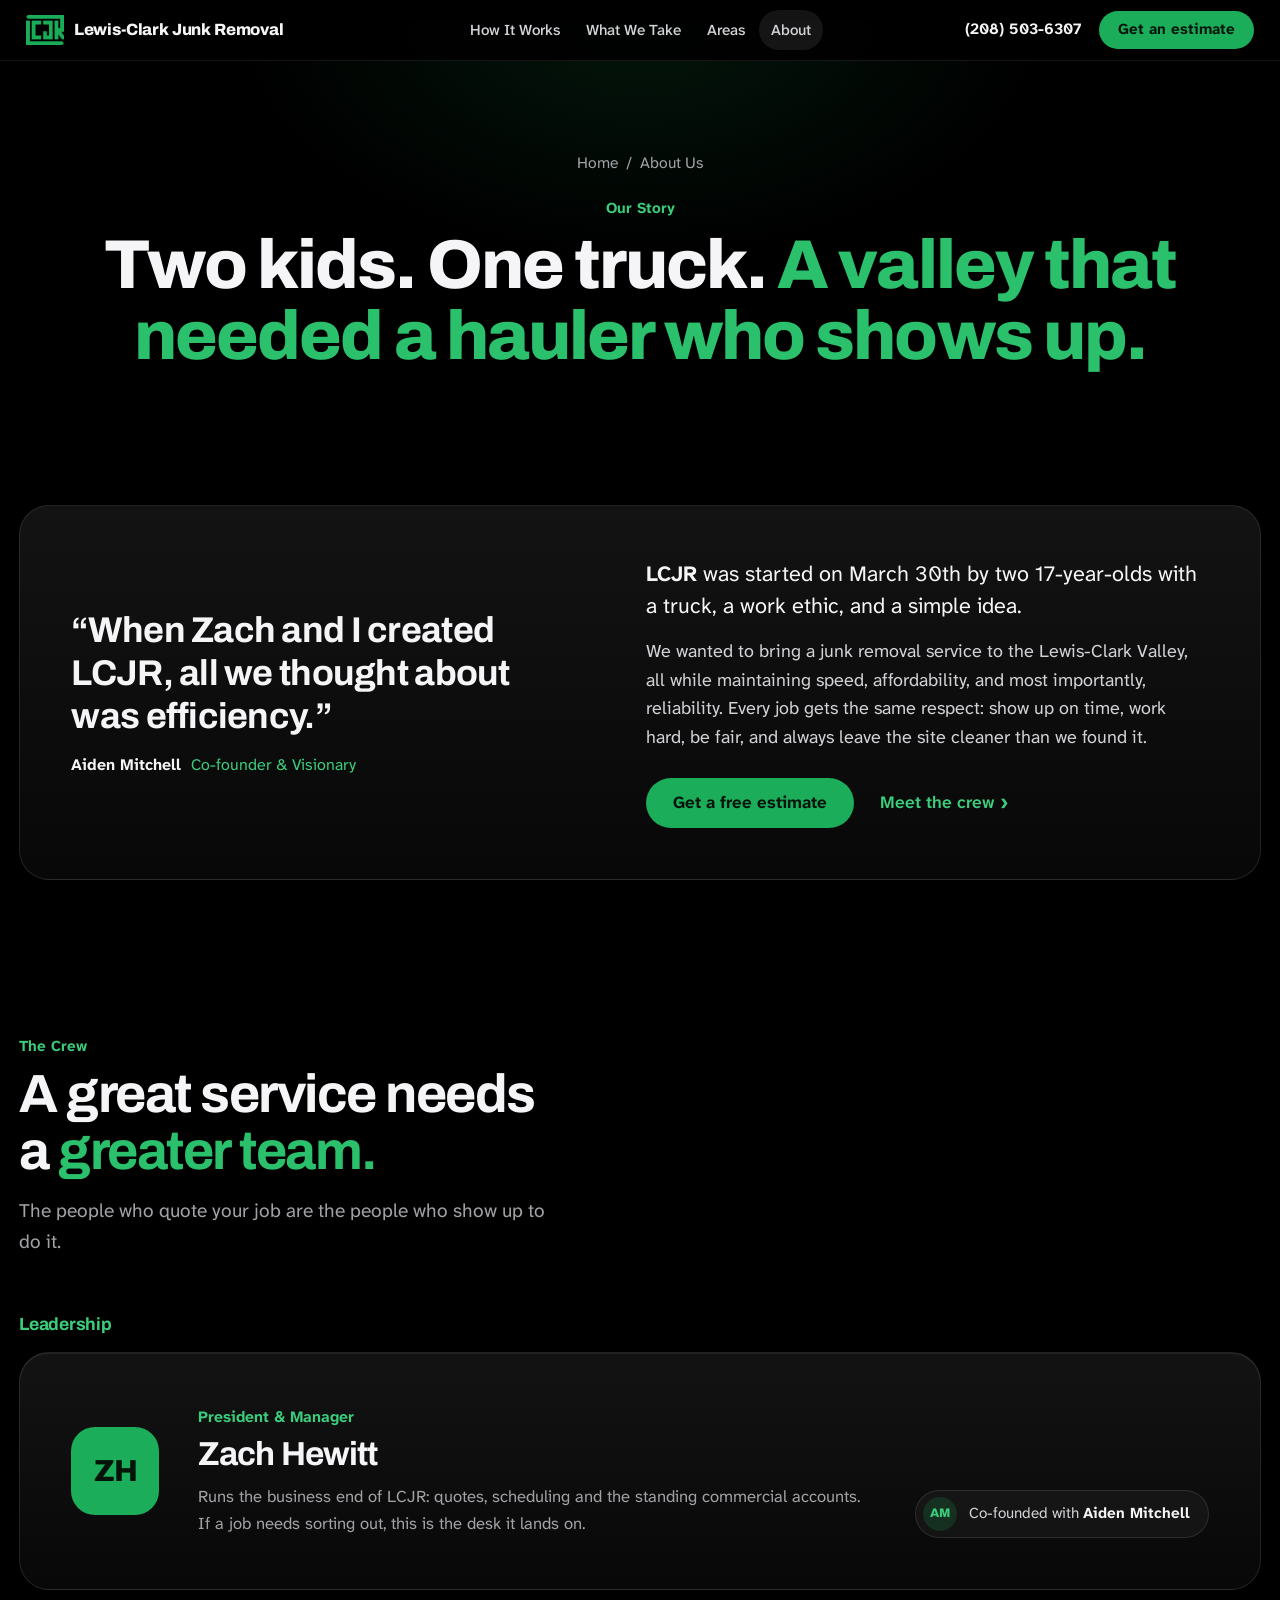
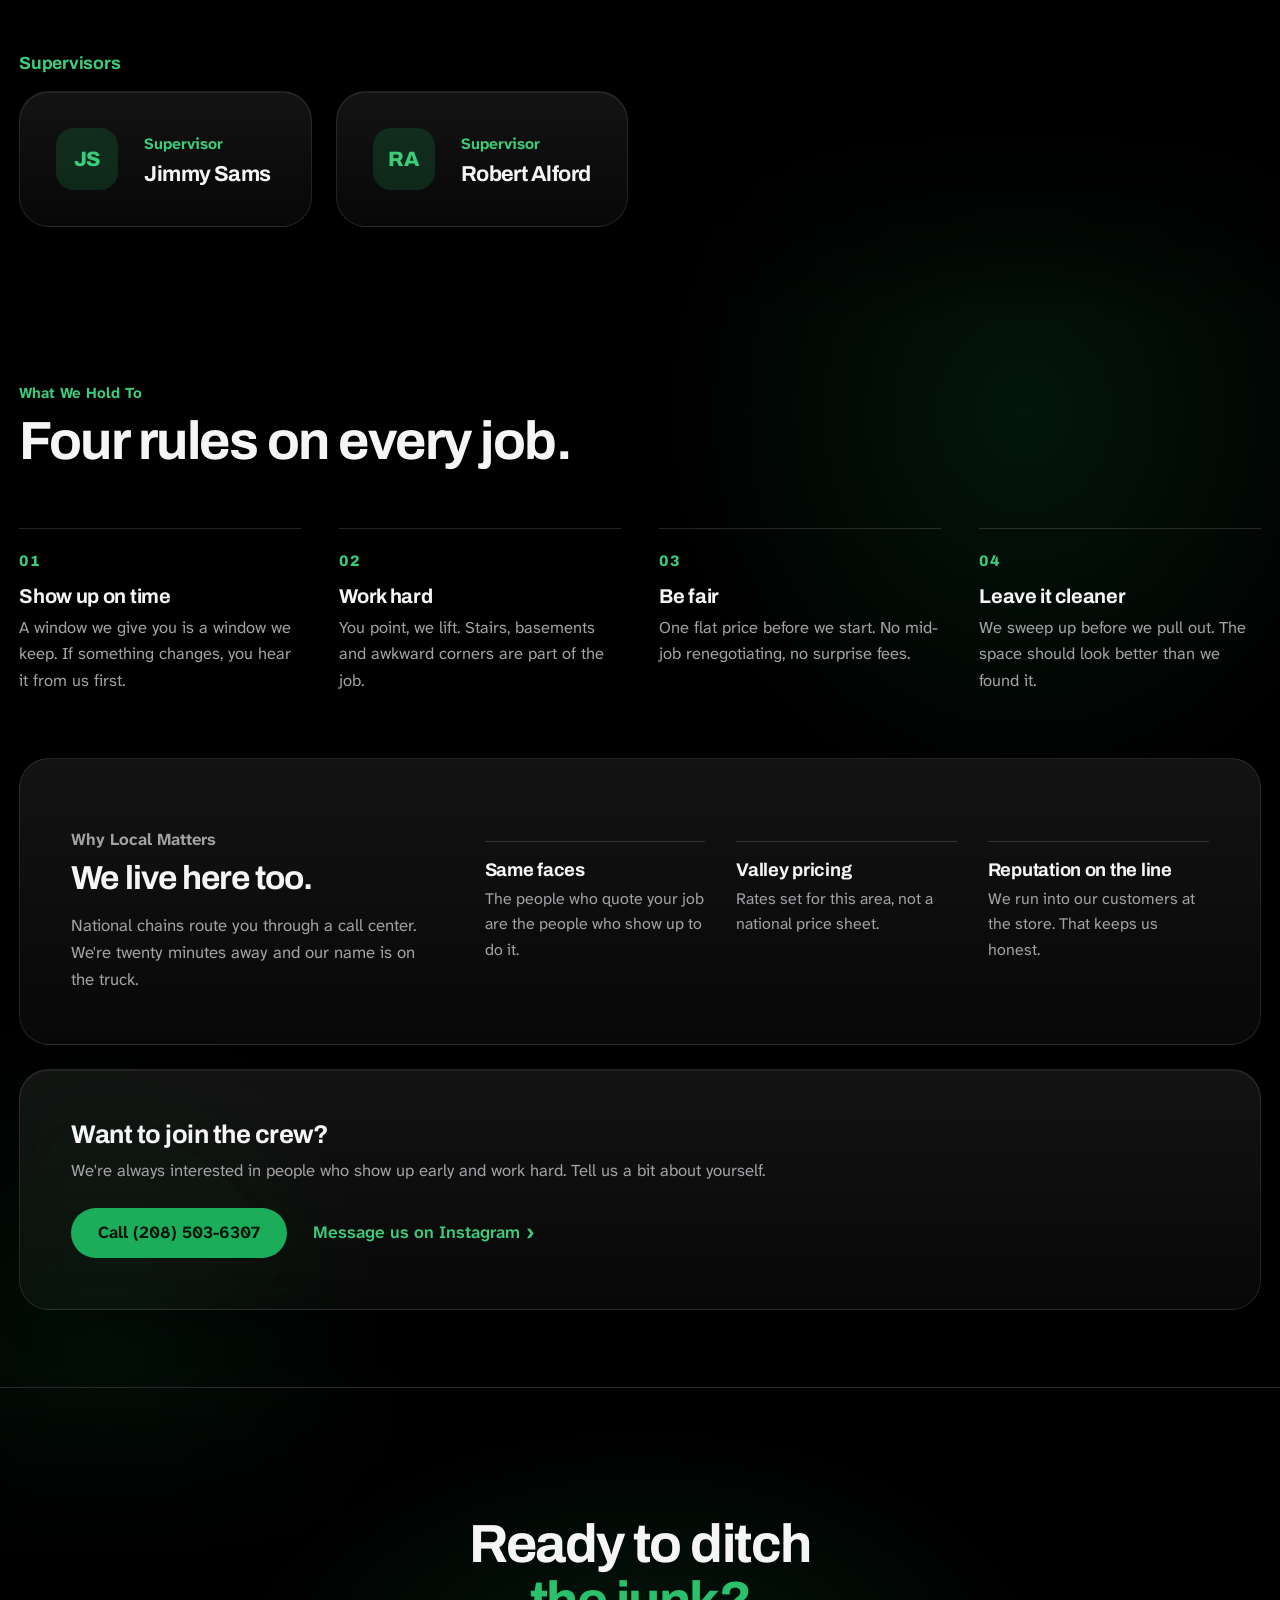
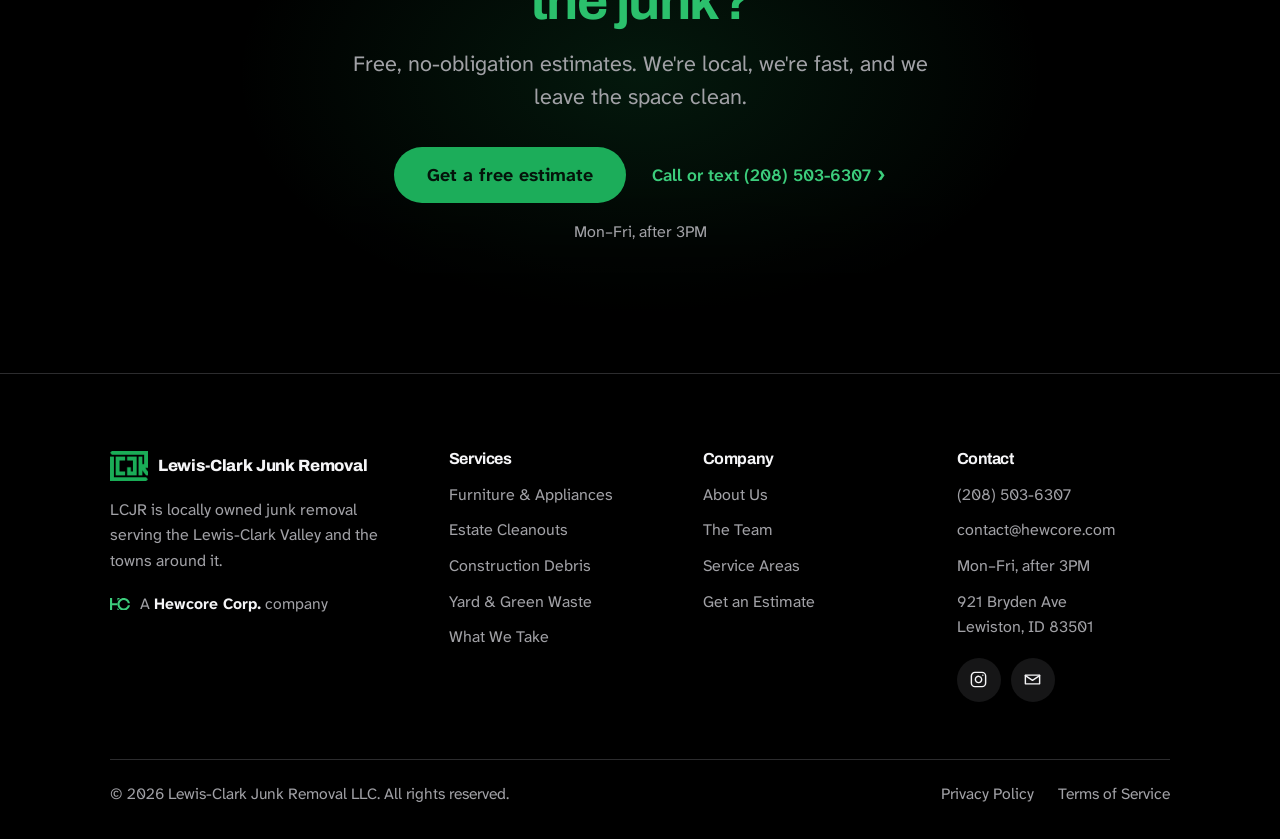
==== commit 8523ec62: "Phone layout, card slider, site icons and LCJR search basics Mobile pass across every page, the junk" ====
--- a/aboutus.html
+++ b/aboutus.html
@@ -4,19 +4,30 @@
 <head>
     <meta charset="utf-8">
     <meta name="viewport" content="width=device-width, initial-scale=1.0, viewport-fit=cover">
-    <meta name="description" content="Our story and the crew behind it. LCJR was started by two 17-year-olds with a truck and a work ethic, and the people who quote your job are the people who show up to do it.">
-    <meta name="robots" content="index">
+    <meta name="description" content="The story behind LCJR, Lewis-Clark Junk Removal: started by two 17-year-olds with a truck in Lewiston, Idaho. Meet the crew who quote your job and show up to do it.">
+    <meta name="keywords" content="about LCJR, LCJR team, Lewis-Clark Junk Removal owners, local junk removal Lewiston, LCJR, lcjr, LCJR junk removal, Lewis-Clark Junk Removal, Lewis Clark Junk Removal, LC Junk Removal, lcjunk, junk removal Lewiston, junk removal Lewiston Idaho, junk removal Clarkston, junk removal Clarkston WA, junk removal Asotin, Lewis-Clark Valley junk removal, junk hauling Lewiston, trash removal Lewiston, furniture removal, appliance removal, mattress removal, estate cleanout, garage cleanout, yard waste removal, construction debris removal">
+    <meta name="robots" content="index, follow, max-image-preview:large">
     <meta name="theme-color" content="#000000">
-    <title>About Us | Lewis-Clark Junk Removal</title>
-    <meta property="og:title" content="About Us | Lewis-Clark Junk Removal">
+    <title>About LCJR | Lewis-Clark Junk Removal</title>
+    <meta property="og:title" content="About LCJR | Lewis-Clark Junk Removal">
     <meta property="og:description" content="Started on March 30th by two 17-year-olds with a truck, a work ethic, and a simple idea.">
+    <meta property="og:type" content="website">
+    <meta property="og:url" content="https://lcjunk.com/aboutus.html">
+    <meta property="og:site_name" content="LCJR">
     <meta property="og:image" content="https://lcjunk.com/images/lcjr-og.png">
-    <meta property="og:type" content="website">
-    <link rel="stylesheet" href="/src/style.css?v=24">
-    <link rel="icon" type="image/png" sizes="16x16" href="/images/favicon-16x16.png">
+    <meta property="og:image:width" content="1200">
+    <meta property="og:image:height" content="630">
+    <meta property="og:image:alt" content="LCJR, Lewis-Clark Junk Removal. Lewiston, ID and Clarkston, WA.">
+    <meta name="twitter:card" content="summary_large_image">
+    <link rel="canonical" href="https://lcjunk.com/aboutus.html">
+    <link rel="stylesheet" href="/src/style.css?v=27">
+    <link rel="icon" href="/favicon.ico" sizes="16x16 32x32 48x48">
     <link rel="icon" type="image/png" sizes="32x32" href="/images/favicon-32x32.png">
+    <link rel="icon" type="image/png" sizes="48x48" href="/images/favicon-48x48.png">
+    <link rel="icon" type="image/png" sizes="96x96" href="/images/favicon-96x96.png">
+    <link rel="icon" type="image/png" sizes="192x192" href="/images/android-chrome-192x192.png">
     <link rel="apple-touch-icon" sizes="180x180" href="/images/apple-touch-icon.png">
-    <link rel="icon" href="/images/favicon.ico">
+    <link rel="manifest" href="/site.webmanifest">
     <link rel="preconnect" href="https://fonts.googleapis.com">
     <link rel="preconnect" href="https://fonts.gstatic.com" crossorigin>
     <link href="https://fonts.googleapis.com/css2?family=Archivo:wght@600..800&family=Atkinson+Hyperlegible+Next:wght@400..700&display=swap" rel="stylesheet">
@@ -42,7 +53,7 @@
                 <a href="/#how">How It Works</a>
                 <a href="/#take">What We Take</a>
                 <a href="/#areas">Areas</a>
-                <a href="/b2b.html">Commercial Clients</a>
+                <a href="/b2b.html" hidden>Commercial Clients</a>
                 <a href="/aboutus.html" aria-current="page">About</a>
                 <div class="nav-extra">
                     <a class="btn btn--primary btn--lg" href="/quote.html">Get a free estimate</a>
@@ -262,7 +273,7 @@
             <div class="footer-grid">
                 <div class="footer-brand">
                     <a class="footer-logo" href="/"><img src="/images/lcjr-emblem-light.png" alt="" width="800" height="630"><span class="brand-name">Lewis-Clark Junk Removal</span></a>
-                    <p>Locally owned junk removal serving the Lewis-Clark Valley and the towns around it.</p>
+                    <p>LCJR is locally owned junk removal serving the Lewis-Clark Valley and the towns around it.</p>
                     <p class="footer-owner">
                         <span class="owner-dot" aria-hidden="true"><svg viewBox="268 546 1512 956" fill="currentColor" aria-hidden="true"><path d="M836.38,1103.24h-409.13v398.4h-158.5v-955.28h158.5v398.4h409.13c-4.31,25.78-6.55,52.24-6.55,79.24,0,.68,0,1.36.01,2.04v.05c.11,26.28,2.34,52.04,6.54,77.15Z"/><path d="M1032.42,546.36c-83.49,47.65-153.27,116.58-201.97,199.38v-199.38h201.97Z"/><path d="M1032.42,1501.64h-202.59v-200.44c48.72,83.28,118.74,152.58,202.59,200.44Z"/><path d="M1779.25,1099.06c-36,228.13-233.51,402.58-471.77,402.58-122.69,0-234.57-46.27-319.16-122.29-78.68-70.71-133.75-167.17-151.94-276.11-4.19-25.11-6.43-50.87-6.54-77.15v-.05c-.01-.68-.01-1.36-.01-2.04,0-27,2.24-53.47,6.55-79.24,18.19-108.95,73.25-205.4,151.94-276.11,84.58-76.02,196.47-122.29,319.16-122.29,235.35,0,430.92,170.2,470.39,394.22h-162.25c-36.68-135.8-160.74-235.72-308.13-235.72s-274,101.97-309.24,239.9c-6.48,25.34-9.92,51.88-9.92,79.24s3.43,53.91,9.92,79.24c35.24,137.93,160.34,239.91,309.24,239.91s276.51-104.05,310.26-244.09h161.51Z"/></svg></span>
                         <span>A <strong>Hewcore Corp.</strong> company</span>
@@ -283,7 +294,7 @@
                 <nav class="footer-col" aria-label="Company">
                     <h2 class="footer-h">Company</h2>
                     <ul>
-                        <li><a href="/b2b.html">Commercial Clients</a></li>
+                        <li hidden><a href="/b2b.html">Commercial Clients</a></li>
                         <li><a href="/aboutus.html">About Us</a></li>
                         <li><a href="/aboutus.html#team">The Team</a></li>
                         <li><a href="/#areas">Service Areas</a></li>
@@ -323,7 +334,7 @@
         <a class="mbar-btn mbar-btn--primary" href="/quote.html"><span>Estimate</span></a>
     </nav>
 
-    <script src="/src/main.js?v=24" defer></script>
+    <script src="/src/main.js?v=27" defer></script>
 </body>
 
 </html>
--- a/src/style.css
+++ b/src/style.css
@@ -2252,6 +2252,288 @@
   .local-points { gap: 18px; }
 }
 
+/* ===================================================== Phones: tidy-up -- */
+/* One alignment (left) under every heading, full-width buttons, shorter
+   cards, and type sized for a phone. The hero keeps a strip of open ground
+   below the headline for the junk game. */
+
+.strip-track { display: block; }
+
+/* Tablets and phones: the headline up top, open ground below it for the
+   truck and the junk, so nothing lands on the words. */
+@media (max-width: 900px) {
+  .js .hero:is([data-fx="yard"], [data-fx="toss"]) .hero-main {
+    align-items: flex-start;
+    padding: 40px 0 230px;
+  }
+}
+.strip-list--echo { display: none; }
+
+@media (max-width: 640px) {
+  /* --- Type --- */
+  h1, .page-head--tight h1, .page-head--slim h1 { font-size: clamp(2.15rem, 10vw, 2.6rem); }
+  .hero-copy h1 { font-size: clamp(2.5rem, 12vw, 2.9rem); margin-bottom: 18px; }
+  h2 { font-size: clamp(1.9rem, 8.6vw, 2.3rem); }
+  .section-head { margin-bottom: 28px; }
+  .section-head h2 + p { font-size: 1.08rem; }
+
+  /* --- Hero: the headline up top, open ground below for the truck and
+         the junk, so nothing lands on the words. --- */
+  .js .hero:is([data-fx="yard"], [data-fx="toss"]) .hero-main {
+    align-items: flex-start;
+    padding: 32px 0 210px;
+  }
+  .hero-copy .lead { font-size: 1.12rem; margin-bottom: 26px; }
+  .hero-from { margin-top: 16px; }
+
+  /* --- The brand strip: one line that scrolls, not four wrapped labels --- */
+  .strip { overflow: hidden; }
+  .strip-track {
+    display: flex;
+    width: max-content;
+    animation: strip-run 26s linear infinite;
+  }
+  .strip-list, .strip-list--echo {
+    display: flex;
+    flex-wrap: nowrap;
+    width: auto;
+    max-width: none;
+    margin: 0;
+    padding: 13px 0;
+    gap: 0;
+  }
+  .strip-list li { white-space: nowrap; font-size: .98rem; }
+  .strip-list li::before,
+  .strip-list li + li::before { content: "\00B7"; padding: 0 16px; }
+
+  /* --- Page heads: left-aligned, like everything below them --- */
+  .page-head { text-align: left; padding: 40px 0 8px; }
+  .page-head .breadcrumb { justify-content: flex-start; margin-bottom: 14px; }
+  .page-head h1, .page-head p { margin-inline: 0; }
+  .page-head .lead { margin-top: 16px; font-size: 1.1rem; }
+  .page-head .btn-row { margin-top: 26px; }
+
+  /* --- Buttons that stand alone in a card fill its width --- */
+  .picker-price > .btn,
+  .closer-cta > .btn,
+  .tile--commercial .btn { width: 100%; }
+  .tile--commercial { align-items: stretch; gap: 22px; }
+  .closer-cta > .link-more { align-self: center; }
+
+  /* --- How it works: number beside the words, not above them --- */
+  .steps-row { gap: 10px; }
+  .step-card {
+    display: grid;
+    grid-template-columns: auto minmax(0, 1fr);
+    column-gap: 16px;
+    row-gap: 4px;
+    padding: 22px;
+  }
+  .step-card .step-no { grid-row: span 2; margin: 0; }
+  .step-card h3 { font-size: 1.15rem; }
+  .step-card p { font-size: 1rem; }
+
+  /* --- Carousel: smaller dots so the controls fit on one line --- */
+  .carousel-dots { gap: 0; }
+  .carousel.is-stage .carousel-controls { gap: 6px; }
+
+  /* --- Commercial: the four facts 2 by 2 --- */
+  .b2b-facts { grid-template-columns: repeat(2, minmax(0, 1fr)); gap: 20px 16px; margin-top: 34px; }
+  .b2b-facts li { padding-top: 12px; }
+  .b2b-facts strong { font-size: 1.05rem; }
+  .b2b-facts span { font-size: .95rem; }
+
+  /* The comparison: short labels, tighter rows. */
+  .compare--3 tr { padding: 16px 18px; }
+  .compare--3 td { grid-template-columns: 5.2em minmax(0, 1fr); gap: 12px; font-size: 1rem; }
+  .compare--3 .compare-us { margin: 2px -8px; padding: 8px; }
+  .compare-wrap .compare-note { padding: 12px 18px 16px; }
+
+  .industry { padding: 22px; }
+  .industry .ticks { margin-top: 14px; padding-top: 12px; }
+  .promise-list { gap: 18px; }
+
+  /* --- About: Zach's card with his initials beside his name, the
+         supervisors two across --- */
+  .badge--wide {
+    grid-template-columns: auto minmax(0, 1fr);
+    column-gap: 16px;
+    row-gap: 2px;
+    align-items: center;
+    min-height: 0;
+  }
+  .badge--wide .badge-body { display: contents; }
+  .badge--wide .badge-mono { grid-row: span 2; width: 58px; height: 58px; border-radius: 16px; font-size: 1.25rem; }
+  .badge--wide .badge-role { align-self: end; }
+  .badge--wide .badge-body .badge-name { align-self: start; font-size: 1.6rem; }
+  .badge--wide .badge-body > p { grid-column: 1 / -1; margin-top: 14px; }
+  .badge--wide .tribute { grid-column: 1 / -1; margin-top: 16px; }
+
+  .badges--row { grid-template-columns: repeat(2, minmax(0, 1fr)); gap: 10px; }
+  .badges--row .badge--compact { grid-template-columns: minmax(0, 1fr); gap: 12px; padding: 20px; }
+  .badges--row .badge--compact .badge-mono { width: 46px; height: 46px; border-radius: 14px; font-size: 1.05rem; }
+  .badges--row .badge--compact .badge-name { font-size: 1.15rem; }
+  .badges--row .badge-role { font-size: .9rem; }
+
+  .values { gap: 0; }
+  .value { padding: 18px 0; }
+  .local-points li { padding-top: 14px; }
+
+  /* --- Quote: the current step gets the room for its name --- */
+  .wiz-steps { display: flex; }
+  .wiz-step { flex: 0 0 46px; }
+  .wiz-step.is-current { flex: 1 1 auto; }
+
+  /* --- Footer: link groups side by side --- */
+  .footer-grid { grid-template-columns: repeat(2, minmax(0, 1fr)); gap: 34px 20px; }
+  .footer-brand, .footer-grid > :last-child { grid-column: 1 / -1; }
+}
+
+@keyframes strip-run { to { transform: translateX(-50%); } }
+
+/* Without motion the strip wraps to two lines and stays still. */
+@media (max-width: 640px) and (prefers-reduced-motion: reduce) {
+  .strip-track { width: auto; animation: none; }
+  .strip-list--echo { display: none; }
+  .strip-list { flex-wrap: wrap; justify-content: center; row-gap: 4px; padding-inline: 16px; }
+  .strip-list li:first-child::before { content: none; }
+}
+
+/* ========================================== Home: cards and phone slider -- */
+/* Anything marked hidden stays hidden, whatever display its class sets
+   (the commercial links are hidden this way for now). */
+[hidden] { display: none !important; }
+
+.slider-tabs, .slide-title, .tile-note--short { display: none; }
+
+/* Wider screens: the slider's wrappers drop away and the cards sit in one
+   grid. The steps beside the price tool, then the numbers beside the area. */
+@media (min-width: 901px) {
+  .bento { display: grid; grid-template-columns: repeat(12, minmax(0, 1fr)); gap: var(--gap); }
+  .bento .slider, .bento .slider-track, .bento .slide--steps { display: contents; }
+  .bento .tile--stats, .bento .tile--picker, .bento .steps-row, .bento .tile--areas { margin: 0; }
+  .bento .steps-row { grid-row: 1; grid-column: 1 / span 4; grid-template-columns: minmax(0, 1fr); }
+  .bento .tile--picker { grid-row: 1; grid-column: 5 / -1; }
+  .bento .tile--stats { grid-row: 2; grid-column: 1 / span 7; }
+  .bento .tile--areas { grid-row: 2; grid-column: 8 / -1; }
+}
+@media (min-width: 901px) and (max-width: 1100px) {
+  .bento .steps-row { grid-column: 1 / -1; grid-template-columns: repeat(3, minmax(0, 1fr)); }
+  .bento .tile--picker { grid-row: 2; grid-column: 1 / -1; }
+  .bento .tile--stats { grid-row: 3; grid-column: 1 / span 6; }
+  .bento .tile--areas { grid-row: 3; grid-column: 7 / -1; }
+}
+
+/* Phones and tablets: the live numbers, then one card at a time. */
+@media (max-width: 900px) {
+  #how .section-head { display: none; }
+  .bento .tile--stats { margin-bottom: 32px; }
+  .tile-note--long { display: none; }
+  .tile-note--short { display: block; margin-top: 18px; }
+
+  .js .slider-tabs {
+    display: flex;
+    gap: 4px;
+    margin-bottom: 14px;
+    padding: 4px;
+    border: 1px solid var(--glass-edge);
+    border-radius: 999px;
+    background: rgba(255, 255, 255, .05);
+  }
+  .slider-tabs button {
+    flex: 1;
+    min-height: 42px;
+    border: 0;
+    border-radius: 999px;
+    background: none;
+    color: var(--muted);
+    font: inherit;
+    font-size: .95rem;
+    font-weight: 700;
+    cursor: pointer;
+    transition: background-color .2s var(--ease), color .2s var(--ease);
+  }
+  .slider-tabs button[aria-current="true"] { background: var(--brand); color: var(--on-brand); }
+
+  /* With the script: a green pill that slides under the buttons, and the
+     cards glide across instead of scrolling. */
+  .slider.is-ready .slider-tabs { position: relative; isolation: isolate; }
+  .slider.is-ready .slider-tabs::before {
+    content: "";
+    position: absolute;
+    z-index: -1;
+    top: 4px;
+    bottom: 4px;
+    left: 4px;
+    width: calc((100% - 16px) / 3);
+    border-radius: 999px;
+    background: var(--brand);
+    transform: translateX(calc(var(--i, 0) * (100% + 4px)));
+    transition: transform .45s cubic-bezier(.22, .61, .36, 1);
+  }
+  .slider.is-ready .slider-tabs button { position: relative; background: none; transition: color .3s var(--ease); }
+  .slider.is-ready .slider-tabs button[aria-current="true"] { background: none; }
+
+  .slider.is-ready .slider-track {
+    overflow: hidden;
+    scroll-snap-type: none;
+    touch-action: pan-y;
+    transition: height .45s cubic-bezier(.22, .61, .36, 1);
+  }
+  .js .slider.is-ready .slider-track > * {
+    transform: translateX(calc(var(--i, 0) * (-100% - 16px) + var(--drag, 0px)));
+    transition: transform .45s cubic-bezier(.22, .61, .36, 1), opacity .45s ease;
+  }
+  .js .slider.is-ready .slider-track > .is-off { opacity: .35; }
+  .js .slider.is-ready .slider-track.is-dragging > * { transition: none; }
+
+  .slider-track {
+    display: flex;
+    gap: 16px;
+    align-items: flex-start;
+    overflow-x: auto;
+    overflow-y: hidden;
+    overscroll-behavior-x: contain;
+    scroll-snap-type: x mandatory;
+    scrollbar-width: none;
+    transition: height .35s var(--ease);
+  }
+  .slider-track::-webkit-scrollbar { display: none; }
+  .slider-track > * { flex: 0 0 100%; min-width: 0; margin: 0; scroll-snap-align: start; }
+  /* Cards off to the side would otherwise wait to fade in until swiped to. */
+  .js .slider-track .reveal { opacity: 1; transform: none; }
+
+  /* The three steps as one card. */
+  .slide--steps {
+    padding: var(--pad);
+    background: var(--glass);
+    border: 1px solid var(--glass-edge);
+    border-radius: var(--r-tile);
+    -webkit-backdrop-filter: blur(24px) saturate(150%);
+    backdrop-filter: blur(24px) saturate(150%);
+  }
+  .slide-title { display: block; margin-bottom: 10px; }
+  .slide--steps .steps-row { display: block; }
+  .slide--steps .step-card {
+    display: grid;
+    grid-template-columns: auto minmax(0, 1fr);
+    column-gap: 16px;
+    row-gap: 4px;
+    padding: 18px 0;
+    background: none;
+    border: 0;
+    border-top: 1px solid rgba(255, 255, 255, .1);
+    border-radius: 0;
+    box-shadow: none;
+    -webkit-backdrop-filter: none;
+    backdrop-filter: none;
+  }
+  .slide--steps .step-card:last-child { padding-bottom: 0; }
+  .slide--steps .step-no { grid-row: span 2; margin: 0; }
+  .slide--steps .step-card h3 { font-size: 1.15rem; }
+  .slide--steps .step-card p { font-size: 1rem; }
+}
+
 @media (prefers-reduced-motion: reduce) {
   html { scroll-behavior: auto; }
   *, *::before, *::after {
